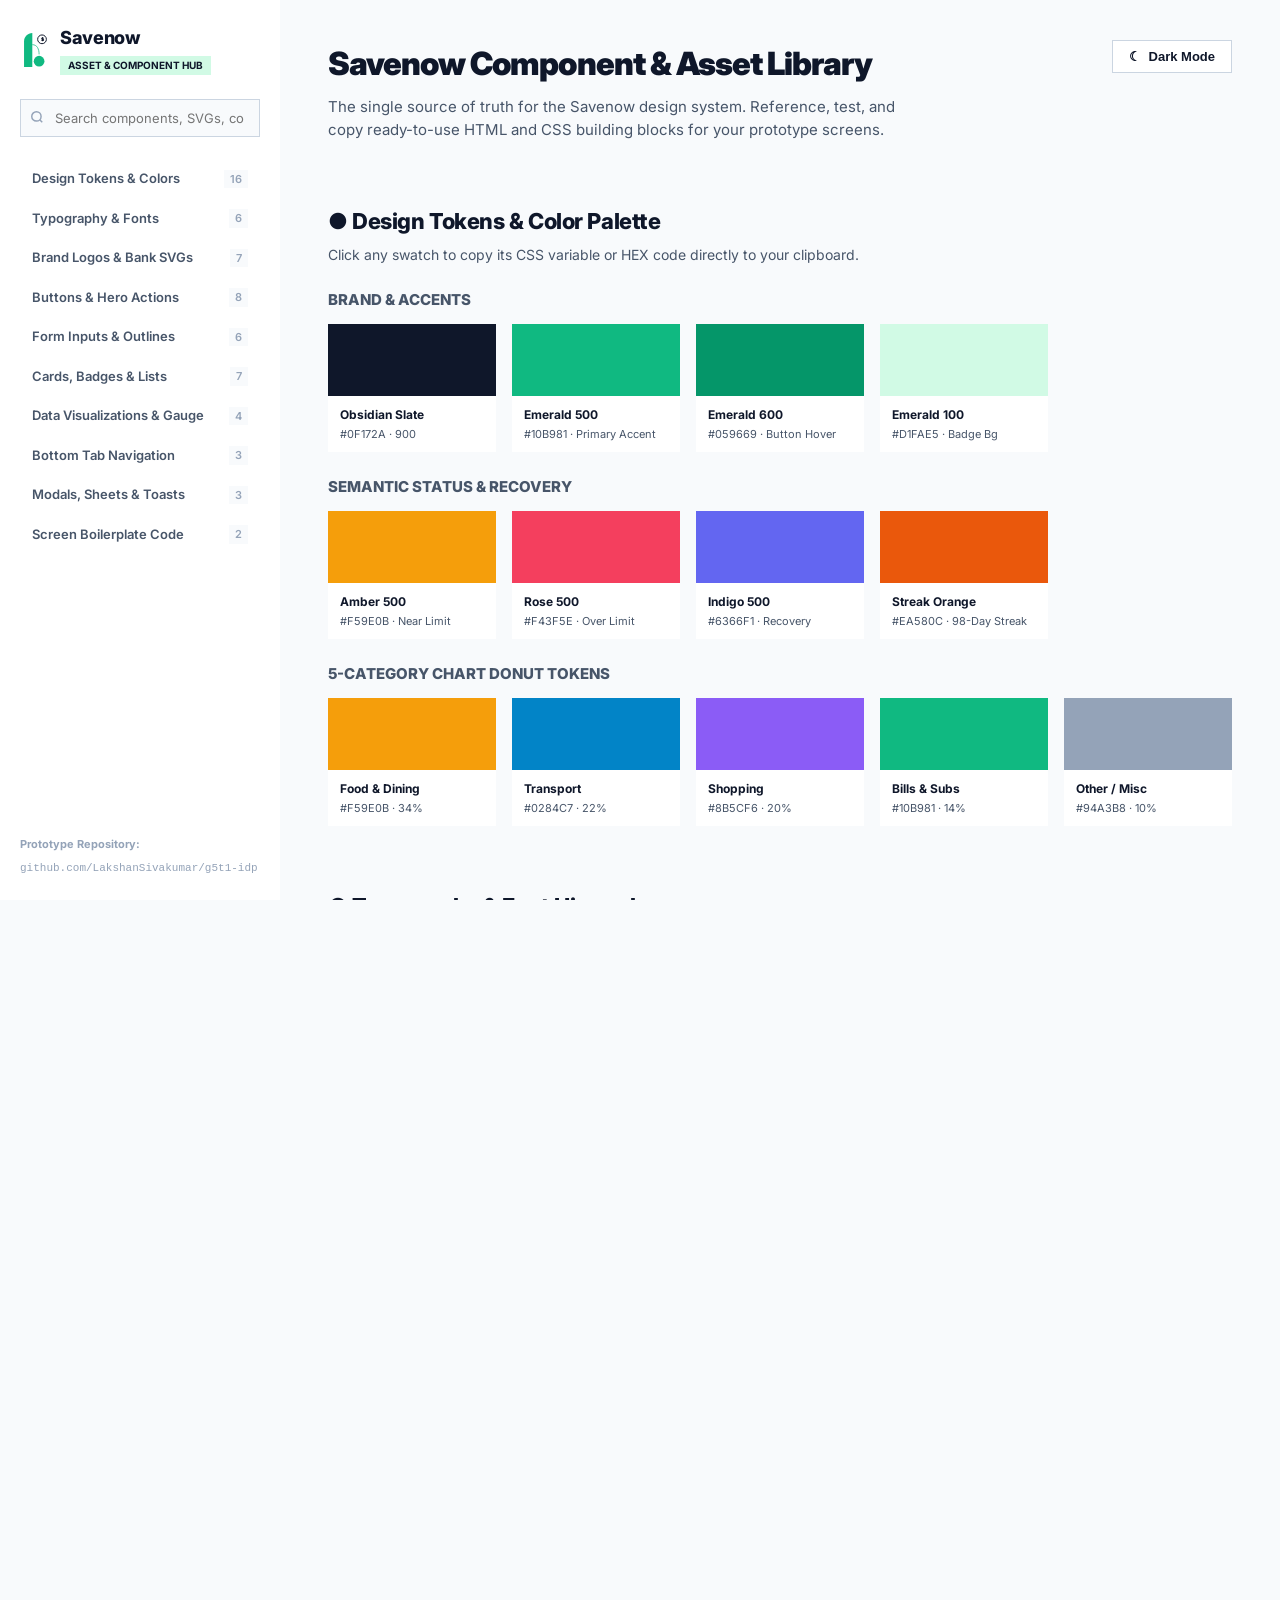
==== asset.html @ 31ef336c "base files, the screens are currenly half broken" ====
<!DOCTYPE html>
<html lang="en">
<head>
  <meta charset="UTF-8">
  <meta name="viewport" content="width=device-width, initial-scale=1.0">
  <title>Savenow — Asset & Component Library</title>
  
  <!-- Typography from Design System -->
  <link rel="preconnect" href="https://fonts.googleapis.com">
  <link rel="preconnect" href="https://fonts.gstatic.com" crossorigin>
  <link href="https://fonts.googleapis.com/css2?family=Inter:wght@400;500;600;700;800;900&family=JetBrains+Mono:wght@400;500;700&display=swap" rel="stylesheet">
  
  <!-- Core Design Tokens & Component Styles -->
  <link rel="stylesheet" href="css/variables.css">
  <link rel="stylesheet" href="css/base.css">
  <link rel="stylesheet" href="css/components.css">

  <!-- Modular Screen Styles -->
  <link rel="stylesheet" href="src/screens/onboarding/onboarding.css">
  <link rel="stylesheet" href="src/screens/setup-banks/setup-banks.css">
  <link rel="stylesheet" href="src/screens/setup-goal/setup-goal.css">
  <link rel="stylesheet" href="src/screens/setup-recurring/setup-recurring.css">
  <link rel="stylesheet" href="src/screens/setup-socials/setup-socials.css">
  <link rel="stylesheet" href="src/screens/home/home.css">
  <link rel="stylesheet" href="src/screens/insights/insights.css">
  <link rel="stylesheet" href="src/screens/social/social.css">
  <link rel="stylesheet" href="src/screens/settings/settings.css">

  <style>
    /* Dedicated Showcase Styles for asset.html */
    body {
      background: var(--sn-bg-canvas);
      color: var(--sn-text-primary);
      font-family: var(--sn-font-sans);
      margin: 0;
      padding: 0;
      line-height: 1.5;
    }

    .doc-layout {
      display: flex;
      min-height: 100vh;
    }

    /* Sidebar Navigation */
    .doc-sidebar {
      width: 280px;
      background: var(--sn-bg-card);
      border-right: 1px solid var(--sn-border-light);
      position: sticky;
      top: 0;
      height: 100vh;
      overflow-y: auto;
      padding: 24px 20px;
      flex-shrink: 0;
      display: flex;
      flex-direction: column;
      gap: 24px;
    }

    .doc-brand {
      display: flex;
      align-items: center;
      gap: 12px;
    }

    .doc-brand-title {
      font-size: 18px;
      font-weight: 800;
      letter-spacing: -0.02em;
      color: var(--sn-obsidian-900);
      margin: 0;
    }

    .doc-brand-badge {
      display: inline-block;
      font-size: 10px;
      font-weight: 700;
      text-transform: uppercase;
      background: var(--sn-emerald-100);
      color: var(--sn-emerald-700);
      padding: 2px 8px;
      border-radius: var(--sn-radius-full);
      margin-top: 4px;
    }

    .doc-search-box {
      position: relative;
    }

    .doc-search-input {
      width: 100%;
      box-sizing: border-box;
      padding: 10px 14px 10px 34px;
      border: 1px solid var(--sn-border-strong);
      border-radius: var(--sn-radius-md);
      font-family: var(--sn-font-sans);
      font-size: 13px;
      background: var(--sn-bg-canvas);
      color: var(--sn-text-primary);
      outline: none;
      transition: border-color var(--sn-transition-fast);
    }

    .doc-search-input:focus {
      border-color: var(--sn-emerald-500);
    }

    .doc-search-icon {
      position: absolute;
      left: 10px;
      top: 11px;
      color: var(--sn-text-muted);
    }

    .doc-nav-list {
      list-style: none;
      padding: 0;
      margin: 0;
      display: flex;
      flex-direction: column;
      gap: 4px;
    }

    .doc-nav-item a {
      display: flex;
      align-items: center;
      justify-content: space-between;
      padding: 8px 12px;
      font-size: 13px;
      font-weight: 600;
      color: var(--sn-text-secondary);
      text-decoration: none;
      border-radius: var(--sn-radius-sm);
      transition: all var(--sn-transition-fast);
    }

    .doc-nav-item a:hover,
    .doc-nav-item a.active {
      color: var(--sn-obsidian-900);
      background: var(--sn-border-light);
    }

    .doc-nav-counter {
      font-size: 11px;
      color: var(--sn-text-muted);
      background: var(--sn-bg-canvas);
      padding: 1px 6px;
      border-radius: var(--sn-radius-full);
    }

    /* Main Content Area */
    .doc-main {
      flex: 1;
      padding: 40px 48px 100px;
      max-width: 1100px;
      box-sizing: border-box;
    }

    .doc-header-row {
      display: flex;
      justify-content: space-between;
      align-items: flex-start;
      border-bottom: 1px solid var(--sn-border-light);
      padding-bottom: 24px;
      margin-bottom: 40px;
    }

    .doc-page-title {
      font-size: 32px;
      font-weight: 900;
      letter-spacing: -0.03em;
      margin: 0 0 8px;
    }

    .doc-page-desc {
      font-size: 15px;
      color: var(--sn-text-secondary);
      margin: 0;
      max-width: 600px;
    }

    .doc-theme-btn {
      padding: 8px 16px;
      background: var(--sn-bg-card);
      border: 1px solid var(--sn-border-strong);
      border-radius: var(--sn-radius-full);
      font-size: 13px;
      font-weight: 700;
      cursor: pointer;
      color: var(--sn-text-primary);
      display: flex;
      align-items: center;
      gap: 8px;
      box-shadow: var(--sn-shadow-sm);
    }

    /* Section & Component Blocks */
    .doc-section {
      margin-bottom: 64px;
      scroll-margin-top: 32px;
    }

    .doc-section-header {
      margin-bottom: 24px;
    }

    .doc-section-title {
      font-size: 22px;
      font-weight: 800;
      letter-spacing: -0.02em;
      margin: 0 0 6px;
      display: flex;
      align-items: center;
      gap: 10px;
    }

    .doc-section-desc {
      font-size: 14px;
      color: var(--sn-text-secondary);
      margin: 0;
    }

    /* Component Card Grid */
    .doc-grid {
      display: grid;
      grid-template-columns: repeat(auto-fill, minmax(360px, 1fr));
      gap: 24px;
    }

    .doc-card {
      background: var(--sn-bg-card);
      border: 1px solid var(--sn-border-light);
      border-radius: var(--sn-radius-lg);
      overflow: hidden;
      box-shadow: var(--sn-shadow-sm);
      display: flex;
      flex-direction: column;
    }

    .doc-card-header {
      padding: 16px 20px;
      border-bottom: 1px solid var(--sn-border-light);
      display: flex;
      justify-content: space-between;
      align-items: center;
      background: var(--sn-bg-canvas);
    }

    .doc-card-title {
      font-size: 14px;
      font-weight: 700;
      margin: 0;
    }

    .doc-card-tag {
      font-size: 11px;
      font-family: var(--sn-font-mono);
      background: var(--sn-border-light);
      color: var(--sn-text-secondary);
      padding: 2px 8px;
      border-radius: var(--sn-radius-sm);
    }

    .doc-preview-area {
      padding: 28px 20px;
      display: flex;
      flex-direction: column;
      align-items: center;
      justify-content: center;
      background: var(--sn-bg-card);
      flex: 1;
      min-height: 120px;
      position: relative;
    }

    .doc-preview-area.phone-frame {
      max-width: 375px;
      margin: 0 auto;
      width: 100%;
      border-radius: 12px;
      border: 1px dashed var(--sn-border-strong);
      padding: 20px 16px;
    }

    .doc-code-footer {
      border-top: 1px solid var(--sn-border-light);
      padding: 10px 16px;
      background: var(--sn-bg-canvas);
      display: flex;
      justify-content: space-between;
      align-items: center;
    }

    .btn-copy-code {
      background: transparent;
      border: 1px solid var(--sn-border-strong);
      color: var(--sn-text-secondary);
      font-family: var(--sn-font-sans);
      font-size: 12px;
      font-weight: 600;
      padding: 4px 10px;
      border-radius: var(--sn-radius-sm);
      cursor: pointer;
      display: flex;
      align-items: center;
      gap: 6px;
      transition: all var(--sn-transition-fast);
    }

    .btn-copy-code:hover {
      background: var(--sn-obsidian-900);
      color: #FFFFFF;
      border-color: var(--sn-obsidian-900);
    }

    /* Color Swatch Display */
    .color-swatches-grid {
      display: grid;
      grid-template-columns: repeat(auto-fill, minmax(160px, 1fr));
      gap: 16px;
    }

    .color-swatch-card {
      background: var(--sn-bg-card);
      border: 1px solid var(--sn-border-light);
      border-radius: var(--sn-radius-md);
      overflow: hidden;
      cursor: pointer;
      transition: transform var(--sn-transition-fast);
    }

    .color-swatch-card:hover {
      transform: translateY(-2px);
      box-shadow: var(--sn-shadow-md);
    }

    .color-swatch-preview {
      height: 72px;
      width: 100%;
    }

    .color-swatch-meta {
      padding: 10px 12px;
    }

    .color-swatch-name {
      font-size: 12px;
      font-weight: 700;
      margin-bottom: 2px;
    }

    .color-swatch-hex {
      font-size: 11px;
      font-family: var(--sn-font-mono);
      color: var(--sn-text-secondary);
    }

    /* Code Snippet Box */
    .code-snippet-box {
      background: var(--sn-obsidian-900);
      color: #F8FAFC;
      font-family: var(--sn-font-mono);
      font-size: 12px;
      padding: 16px;
      border-radius: var(--sn-radius-md);
      overflow-x: auto;
      white-space: pre-wrap;
      margin: 12px 0 0;
      border: 1px solid var(--sn-border-strong);
    }

    /* Toast Notification for asset.html */
    .doc-toast {
      position: fixed;
      bottom: 24px;
      right: 24px;
      background: var(--sn-obsidian-900);
      color: #FFFFFF;
      padding: 12px 20px;
      border-radius: var(--sn-radius-full);
      font-size: 13px;
      font-weight: 700;
      box-shadow: var(--sn-shadow-lg);
      transform: translateY(100px);
      opacity: 0;
      transition: all 0.3s cubic-bezier(0.16, 1, 0.3, 1);
      z-index: 9999;
      display: flex;
      align-items: center;
      gap: 8px;
    }

    .doc-toast.show {
      transform: translateY(0);
      opacity: 1;
    }

    /* Interactive Gauge Slider Control */
    .gauge-slider-wrap {
      width: 100%;
      margin-top: 16px;
      display: flex;
      flex-direction: column;
      gap: 8px;
    }
  </style>
</head>
<body data-theme="light">

  <div class="doc-layout">
    
    <!-- Sidebar Navigation -->
    <aside class="doc-sidebar">
      <div>
        <div class="doc-brand">
          <svg width="28" height="34" viewBox="0 0 110 140" fill="none">
            <path d="M14 140V34C14 15.2 29.2 0 48 0H48V140H14Z" fill="var(--sn-emerald-500)"/>
            <path d="M48 48C68 48 76 66 76 88" stroke="var(--sn-emerald-500)" stroke-width="3" fill="none"/>
            <circle cx="76" cy="116" r="22" fill="var(--sn-emerald-500)"/>
            <circle cx="88" cy="26" r="18" stroke="var(--sn-obsidian-900)" stroke-width="4" fill="var(--sn-bg-card)"/>
            <text x="88" y="33" font-family="'Inter', sans-serif" font-size="20" font-weight="900" text-anchor="middle" fill="var(--sn-obsidian-900)">$</text>
          </svg>
          <div>
            <h1 class="doc-brand-title">Savenow</h1>
            <span class="doc-brand-badge">Asset &amp; Component Hub</span>
          </div>
        </div>
      </div>

      <!-- Quick Search Bar -->
      <div class="doc-search-box">
        <svg class="doc-search-icon" width="14" height="14" viewBox="0 0 24 24" fill="none" stroke="currentColor" stroke-width="2.5">
          <circle cx="11" cy="11" r="8"></circle>
          <line x1="21" y1="21" x2="16.65" y2="16.65"></line>
        </svg>
        <input type="text" class="doc-search-input" id="doc-search-input" placeholder="Search components, SVGs, colors...">
      </div>

      <!-- Nav Links -->
      <nav>
        <ul class="doc-nav-list">
          <li class="doc-nav-item"><a href="#tokens"><span>Design Tokens &amp; Colors</span><span class="doc-nav-counter">16</span></a></li>
          <li class="doc-nav-item"><a href="#typography"><span>Typography &amp; Fonts</span><span class="doc-nav-counter">6</span></a></li>
          <li class="doc-nav-item"><a href="#brand-assets"><span>Brand Logos &amp; Bank SVGs</span><span class="doc-nav-counter">7</span></a></li>
          <li class="doc-nav-item"><a href="#buttons"><span>Buttons &amp; Hero Actions</span><span class="doc-nav-counter">8</span></a></li>
          <li class="doc-nav-item"><a href="#inputs"><span>Form Inputs &amp; Outlines</span><span class="doc-nav-counter">6</span></a></li>
          <li class="doc-nav-item"><a href="#cards"><span>Cards, Badges &amp; Lists</span><span class="doc-nav-counter">7</span></a></li>
          <li class="doc-nav-item"><a href="#dataviz"><span>Data Visualizations &amp; Gauge</span><span class="doc-nav-counter">4</span></a></li>
          <li class="doc-nav-item"><a href="#navigation"><span>Bottom Tab Navigation</span><span class="doc-nav-counter">3</span></a></li>
          <li class="doc-nav-item"><a href="#modals"><span>Modals, Sheets &amp; Toasts</span><span class="doc-nav-counter">3</span></a></li>
          <li class="doc-nav-item"><a href="#boilerplates"><span>Screen Boilerplate Code</span><span class="doc-nav-counter">2</span></a></li>
        </ul>
      </nav>

      <div style="margin-top: auto; padding-top: 16px; border-top: 1px solid var(--sn-border-light); font-size: 11px; color: var(--sn-text-muted);">
        <p style="margin: 0 0 6px;"><strong>Prototype Repository:</strong></p>
        <code style="word-break: break-all;">github.com/LakshanSivakumar/g5t1-idp</code>
      </div>
    </aside>

    <!-- Main Content -->
    <main class="doc-main">

      <header class="doc-header-row">
        <div>
          <h1 class="doc-page-title">Savenow Component &amp; Asset Library</h1>
          <p class="doc-page-desc">
            The single source of truth for the Savenow design system. Reference, test, and copy ready-to-use HTML and CSS building blocks for your prototype screens.
          </p>
        </div>
        <button class="doc-theme-btn" id="doc-theme-toggle">
          <span id="theme-btn-icon">&#9790;</span>
          <span id="theme-btn-label">Dark Mode</span>
        </button>
      </header>


      <!-- ==============================================================
           1. DESIGN TOKENS & COLOR PALETTE
           ============================================================== -->
      <section class="doc-section" id="tokens">
        <div class="doc-section-header">
          <h2 class="doc-section-title">&#9679; Design Tokens &amp; Color Palette</h2>
          <p class="doc-section-desc">Click any swatch to copy its CSS variable or HEX code directly to your clipboard.</p>
        </div>

        <h3 style="font-size: 15px; margin: 20px 0 12px; font-weight: 800; color: var(--sn-text-secondary);">BRAND &amp; ACCENTS</h3>
        <div class="color-swatches-grid">
          <div class="color-swatch-card" onclick="copySnippet('var(--sn-obsidian-900)', 'Obsidian Slate')">
            <div class="color-swatch-preview" style="background: #0F172A;"></div>
            <div class="color-swatch-meta">
              <div class="color-swatch-name">Obsidian Slate</div>
              <div class="color-swatch-hex">#0F172A · 900</div>
            </div>
          </div>
          <div class="color-swatch-card" onclick="copySnippet('var(--sn-emerald-500)', 'Emerald Accent')">
            <div class="color-swatch-preview" style="background: #10B981;"></div>
            <div class="color-swatch-meta">
              <div class="color-swatch-name">Emerald 500</div>
              <div class="color-swatch-hex">#10B981 · Primary Accent</div>
            </div>
          </div>
          <div class="color-swatch-card" onclick="copySnippet('var(--sn-emerald-600)', 'Emerald Deep')">
            <div class="color-swatch-preview" style="background: #059669;"></div>
            <div class="color-swatch-meta">
              <div class="color-swatch-name">Emerald 600</div>
              <div class="color-swatch-hex">#059669 · Button Hover</div>
            </div>
          </div>
          <div class="color-swatch-card" onclick="copySnippet('var(--sn-emerald-100)', 'Emerald Tint')">
            <div class="color-swatch-preview" style="background: #D1FAE5;"></div>
            <div class="color-swatch-meta">
              <div class="color-swatch-name">Emerald 100</div>
              <div class="color-swatch-hex">#D1FAE5 · Badge Bg</div>
            </div>
          </div>
        </div>

        <h3 style="font-size: 15px; margin: 24px 0 12px; font-weight: 800; color: var(--sn-text-secondary);">SEMANTIC STATUS &amp; RECOVERY</h3>
        <div class="color-swatches-grid">
          <div class="color-swatch-card" onclick="copySnippet('var(--sn-amber-500)', 'Amber Warning')">
            <div class="color-swatch-preview" style="background: #F59E0B;"></div>
            <div class="color-swatch-meta">
              <div class="color-swatch-name">Amber 500</div>
              <div class="color-swatch-hex">#F59E0B · Near Limit</div>
            </div>
          </div>
          <div class="color-swatch-card" onclick="copySnippet('var(--sn-rose-500)', 'Rose Danger')">
            <div class="color-swatch-preview" style="background: #F43F5E;"></div>
            <div class="color-swatch-meta">
              <div class="color-swatch-name">Rose 500</div>
              <div class="color-swatch-hex">#F43F5E · Over Limit</div>
            </div>
          </div>
          <div class="color-swatch-card" onclick="copySnippet('var(--sn-indigo-500)', 'Indigo Catch-up')">
            <div class="color-swatch-preview" style="background: #6366F1;"></div>
            <div class="color-swatch-meta">
              <div class="color-swatch-name">Indigo 500</div>
              <div class="color-swatch-hex">#6366F1 · Recovery</div>
            </div>
          </div>
          <div class="color-swatch-card" onclick="copySnippet('var(--sn-streak-orange)', 'Streak Orange')">
            <div class="color-swatch-preview" style="background: #EA580C;"></div>
            <div class="color-swatch-meta">
              <div class="color-swatch-name">Streak Orange</div>
              <div class="color-swatch-hex">#EA580C · 98-Day Streak</div>
            </div>
          </div>
        </div>

        <h3 style="font-size: 15px; margin: 24px 0 12px; font-weight: 800; color: var(--sn-text-secondary);">5-CATEGORY CHART DONUT TOKENS</h3>
        <div class="color-swatches-grid">
          <div class="color-swatch-card" onclick="copySnippet('var(--sn-cat-food)', 'Food Cat')">
            <div class="color-swatch-preview" style="background: #F59E0B;"></div>
            <div class="color-swatch-meta">
              <div class="color-swatch-name">Food &amp; Dining</div>
              <div class="color-swatch-hex">#F59E0B · 34%</div>
            </div>
          </div>
          <div class="color-swatch-card" onclick="copySnippet('var(--sn-cat-transport)', 'Transport Cat')">
            <div class="color-swatch-preview" style="background: #0284C7;"></div>
            <div class="color-swatch-meta">
              <div class="color-swatch-name">Transport</div>
              <div class="color-swatch-hex">#0284C7 · 22%</div>
            </div>
          </div>
          <div class="color-swatch-card" onclick="copySnippet('var(--sn-cat-shopping)', 'Shopping Cat')">
            <div class="color-swatch-preview" style="background: #8B5CF6;"></div>
            <div class="color-swatch-meta">
              <div class="color-swatch-name">Shopping</div>
              <div class="color-swatch-hex">#8B5CF6 · 20%</div>
            </div>
          </div>
          <div class="color-swatch-card" onclick="copySnippet('var(--sn-cat-bills)', 'Bills Cat')">
            <div class="color-swatch-preview" style="background: #10B981;"></div>
            <div class="color-swatch-meta">
              <div class="color-swatch-name">Bills &amp; Subs</div>
              <div class="color-swatch-hex">#10B981 · 14%</div>
            </div>
          </div>
          <div class="color-swatch-card" onclick="copySnippet('var(--sn-cat-other)', 'Other Cat')">
            <div class="color-swatch-preview" style="background: #94A3B8;"></div>
            <div class="color-swatch-meta">
              <div class="color-swatch-name">Other / Misc</div>
              <div class="color-swatch-hex">#94A3B8 · 10%</div>
            </div>
          </div>
        </div>
      </section>


      <!-- ==============================================================
           2. TYPOGRAPHY
           ============================================================== -->
      <section class="doc-section" id="typography">
        <div class="doc-section-header">
          <h2 class="doc-section-title">&#9679; Typography &amp; Font Hierarchy</h2>
          <p class="doc-section-desc">Inter for headings, captions and body; JetBrains Mono for financial quantities and timestamps.</p>
        </div>

        <div class="doc-grid">
          <div class="doc-card">
            <div class="doc-card-header">
              <span class="doc-card-title">Setup Eyebrow</span>
              <span class="doc-card-tag">.setup-eyebrow</span>
            </div>
            <div class="doc-preview-area">
              <div class="setup-eyebrow">SETUP · STEP 1 OF 4</div>
            </div>
            <div class="doc-code-footer">
              <button class="btn-copy-code" onclick="copyComponentCode(this)"><span>&#128203;</span> Copy HTML</button>
            </div>
          </div>

          <div class="doc-card">
            <div class="doc-card-header">
              <span class="doc-card-title">Setup Title &amp; Subtitle</span>
              <span class="doc-card-tag">.setup-title</span>
            </div>
            <div class="doc-preview-area">
              <div style="text-align: center;">
                <h2 class="setup-title" style="margin: 0 0 4px;">Connect your bank account</h2>
                <p class="setup-subtitle" style="margin: 0;">Link your accounts to auto-categorize daily spending.</p>
              </div>
            </div>
            <div class="doc-code-footer">
              <button class="btn-copy-code" onclick="copyComponentCode(this)"><span>&#128203;</span> Copy HTML</button>
            </div>
          </div>

          <div class="doc-card">
            <div class="doc-card-header">
              <span class="doc-card-title">Monospace Currency Figure</span>
              <span class="doc-card-tag">JetBrains Mono</span>
            </div>
            <div class="doc-preview-area">
              <div style="font-family: var(--sn-font-mono); font-size: 38px; font-weight: 700; color: var(--sn-obsidian-900);">$17.40</div>
              <div style="font-size: 13px; color: var(--sn-text-secondary); margin-top: 4px;">$2.60 under your $20 limit</div>
            </div>
            <div class="doc-code-footer">
              <button class="btn-copy-code" onclick="copyComponentCode(this)"><span>&#128203;</span> Copy HTML</button>
            </div>
          </div>
        </div>
      </section>


      <!-- ==============================================================
           3. BRAND LOGOS & BANK SVGS
           ============================================================== -->
      <section class="doc-section" id="brand-assets">
        <div class="doc-section-header">
          <h2 class="doc-section-title">&#9679; Brand Logos &amp; Bank SVGs</h2>
          <p class="doc-section-desc">Vector assets for Savenow brand monogram and Singapore bank integrations.</p>
        </div>

        <div class="doc-grid">
          <!-- Monogram -->
          <div class="doc-card">
            <div class="doc-card-header">
              <span class="doc-card-title">Save Now Geometric Monogram</span>
              <span class="doc-card-tag">SVG 110x140</span>
            </div>
            <div class="doc-preview-area">
              <svg width="70" height="90" viewBox="0 0 110 140" fill="none">
                <path d="M14 140V34C14 15.2 29.2 0 48 0H48V140H14Z" fill="currentColor"/>
                <path d="M48 48C68 48 76 66 76 88" stroke="currentColor" stroke-width="2.5" fill="none"/>
                <circle cx="76" cy="116" r="22" fill="currentColor"/>
                <g transform="translate(68, 6)">
                  <circle cx="20" cy="20" r="18" stroke="currentColor" stroke-width="3.5" fill="var(--sn-bg-card)"/>
                  <text x="20" y="26" font-family="'Inter', sans-serif" font-size="20" font-weight="900" text-anchor="middle" fill="currentColor">$</text>
                </g>
              </svg>
            </div>
            <div class="doc-code-footer">
              <button class="btn-copy-code" onclick="copyComponentCode(this)"><span>&#128203;</span> Copy SVG</button>
            </div>
          </div>

          <!-- DBS Bank -->
          <div class="doc-card">
            <div class="doc-card-header">
              <span class="doc-card-title">DBS Bank Logo</span>
              <span class="doc-card-tag">SVG Vector</span>
            </div>
            <div class="doc-preview-area">
              <svg viewBox="0 0 110 32" width="110" height="32" fill="currentColor">
                <path d="M6 16L15 7L24 16L15 25L6 16Z" fill="#E11D48"/>
                <path d="M15 16L24 7L33 16L24 25L15 16Z" fill="#0F172A"/>
                <text x="42" y="23" font-family="'Inter', sans-serif" font-weight="900" font-size="20" letter-spacing="-0.03em" fill="currentColor">DBS</text>
              </svg>
            </div>
            <div class="doc-code-footer">
              <button class="btn-copy-code" onclick="copyComponentCode(this)"><span>&#128203;</span> Copy SVG</button>
            </div>
          </div>

          <!-- OCBC Bank -->
          <div class="doc-card">
            <div class="doc-card-header">
              <span class="doc-card-title">OCBC Bank Logo</span>
              <span class="doc-card-tag">SVG Vector</span>
            </div>
            <div class="doc-preview-area">
              <svg viewBox="0 0 110 32" width="110" height="32" fill="currentColor">
                <circle cx="16" cy="16" r="12" fill="#E11D48"/>
                <path d="M12 11H20M10 16H22M13 21H19" stroke="#FFFFFF" stroke-width="2" stroke-linecap="round"/>
                <text x="36" y="23" font-family="'Inter', sans-serif" font-weight="900" font-size="19" letter-spacing="-0.03em" fill="currentColor">OCBC</text>
              </svg>
            </div>
            <div class="doc-code-footer">
              <button class="btn-copy-code" onclick="copyComponentCode(this)"><span>&#128203;</span> Copy SVG</button>
            </div>
          </div>

          <!-- UOB Bank -->
          <div class="doc-card">
            <div class="doc-card-header">
              <span class="doc-card-title">UOB Bank Logo</span>
              <span class="doc-card-tag">SVG Vector</span>
            </div>
            <div class="doc-preview-area">
              <svg viewBox="0 0 110 32" width="110" height="32" fill="currentColor">
                <rect x="8" y="8" width="3" height="16" fill="#0284C7"/>
                <rect x="13" y="8" width="3" height="16" fill="#0284C7"/>
                <rect x="18" y="8" width="3" height="16" fill="#E11D48"/>
                <rect x="23" y="8" width="3" height="16" fill="#0284C7"/>
                <text x="36" y="23" font-family="'Inter', sans-serif" font-weight="900" font-size="19" letter-spacing="-0.03em" fill="currentColor">UOB</text>
              </svg>
            </div>
            <div class="doc-code-footer">
              <button class="btn-copy-code" onclick="copyComponentCode(this)"><span>&#128203;</span> Copy SVG</button>
            </div>
          </div>

          <!-- Trust Bank -->
          <div class="doc-card">
            <div class="doc-card-header">
              <span class="doc-card-title">Trust Bank Logo</span>
              <span class="doc-card-tag">SVG Vector</span>
            </div>
            <div class="doc-preview-area">
              <svg viewBox="0 0 110 32" width="110" height="32" fill="currentColor">
                <rect x="8" y="9" width="14" height="14" rx="3" fill="#0284C7"/>
                <text x="32" y="23" font-family="'Inter', sans-serif" font-weight="800" font-size="19" fill="currentColor">trust</text>
              </svg>
            </div>
            <div class="doc-code-footer">
              <button class="btn-copy-code" onclick="copyComponentCode(this)"><span>&#128203;</span> Copy SVG</button>
            </div>
          </div>

          <!-- Standard Chartered -->
          <div class="doc-card">
            <div class="doc-card-header">
              <span class="doc-card-title">Standard Chartered Logo</span>
              <span class="doc-card-tag">SVG Vector</span>
            </div>
            <div class="doc-preview-area">
              <svg viewBox="0 0 130 32" width="130" height="32" fill="currentColor">
                <path d="M12 9C15 9 17 11 17 14C17 18 10 18 10 22C10 24 12 25 15 25" stroke="#10B981" stroke-width="3" stroke-linecap="round" fill="none"/>
                <path d="M18 9C21 9 23 11 23 14C23 18 16 18 16 22C16 24 18 25 21 25" stroke="#0284C7" stroke-width="3" stroke-linecap="round" fill="none"/>
                <text x="32" y="16" font-family="'Inter', sans-serif" font-weight="700" font-size="10" fill="currentColor">standard</text>
                <text x="32" y="26" font-family="'Inter', sans-serif" font-weight="700" font-size="10" fill="currentColor">chartered</text>
              </svg>
            </div>
            <div class="doc-code-footer">
              <button class="btn-copy-code" onclick="copyComponentCode(this)"><span>&#128203;</span> Copy SVG</button>
            </div>
          </div>
        </div>
      </section>


      <!-- ==============================================================
           4. BUTTONS & HERO ACTIONS
           ============================================================== -->
      <section class="doc-section" id="buttons">
        <div class="doc-section-header">
          <h2 class="doc-section-title">&#9679; Buttons &amp; Touch Targets</h2>
          <p class="doc-section-desc">Prominent 68px hero buttons, standard action buttons, bank toggles, and social actions.</p>
        </div>

        <div class="doc-grid">
          <!-- Hero Primary -->
          <div class="doc-card">
            <div class="doc-card-header">
              <span class="doc-card-title">Hero Button — Get Started</span>
              <span class="doc-card-tag">68px · max 295px</span>
            </div>
            <div class="doc-preview-area">
              <button class="btn btn-hero btn-hero-primary" style="width: 280px;">Get Started</button>
            </div>
            <div class="doc-code-footer">
              <button class="btn-copy-code" onclick="copyComponentCode(this)"><span>&#128203;</span> Copy HTML</button>
            </div>
          </div>

          <!-- Hero Outline -->
          <div class="doc-card">
            <div class="doc-card-header">
              <span class="doc-card-title">Hero Button — Login</span>
              <span class="doc-card-tag">68px · max 295px</span>
            </div>
            <div class="doc-preview-area">
              <button class="btn btn-hero btn-hero-outline" style="width: 280px;">Login</button>
            </div>
            <div class="doc-code-footer">
              <button class="btn-copy-code" onclick="copyComponentCode(this)"><span>&#128203;</span> Copy HTML</button>
            </div>
          </div>

          <!-- Standard Primary & Emerald -->
          <div class="doc-card">
            <div class="doc-card-header">
              <span class="doc-card-title">Primary &amp; Emerald Action Buttons</span>
              <span class="doc-card-tag">50px height</span>
            </div>
            <div class="doc-preview-area" style="gap: 12px; width: 100%;">
              <button class="btn btn-primary" style="width: 240px;">Continue &rarr;</button>
              <button class="btn btn-emerald" style="width: 240px;">Finish Setup &rarr;</button>
              <button class="btn btn-outline" style="width: 240px;">Back</button>
            </div>
            <div class="doc-code-footer">
              <button class="btn-copy-code" onclick="copyComponentCode(this)"><span>&#128203;</span> Copy HTML</button>
            </div>
          </div>

          <!-- Bank Connect Buttons -->
          <div class="doc-card">
            <div class="doc-card-header">
              <span class="doc-card-title">Bank Connect Action</span>
              <span class="doc-card-tag">.btn-bank-connect</span>
            </div>
            <div class="doc-preview-area" style="gap: 12px;">
              <button class="btn-bank-connect">CONNECT</button>
              <button class="btn-bank-connect connected">&#10003; CONNECTED</button>
            </div>
            <div class="doc-code-footer">
              <button class="btn-copy-code" onclick="copyComponentCode(this)"><span>&#128203;</span> Copy HTML</button>
            </div>
          </div>

          <!-- Social Buttons -->
          <div class="doc-card">
            <div class="doc-card-header">
              <span class="doc-card-title">Social Action Buttons</span>
              <span class="doc-card-tag">.social-action-btn</span>
            </div>
            <div class="doc-preview-area" style="gap: 8px; width: 100%;">
              <button class="social-action-btn" style="width: 260px;">+ JOIN GROUP</button>
              <div style="display: flex; gap: 8px; width: 260px;">
                <button class="social-action-btn" style="flex: 1;">+ CONTACTS</button>
                <button class="social-action-btn" style="flex: 1;">+ USERNAME</button>
              </div>
            </div>
            <div class="doc-code-footer">
              <button class="btn-copy-code" onclick="copyComponentCode(this)"><span>&#128203;</span> Copy HTML</button>
            </div>
          </div>

          <!-- Streak Pill & Cheer -->
          <div class="doc-card">
            <div class="doc-card-header">
              <span class="doc-card-title">Streak &amp; Cheer Action Pills</span>
              <span class="doc-card-tag">Badges &amp; Buttons</span>
            </div>
            <div class="doc-preview-area" style="gap: 12px;">
              <div class="home-streak-pill">
                <svg width="15" height="15" viewBox="0 0 24 24" fill="none" stroke="currentColor" stroke-width="2.5">
                  <path d="M8.5 14.5A2.5 2.5 0 0 0 11 12c0-1.38-.5-2-1-3-1.072-2.143-.224-4.054 2-6 .5 2.5 2 4.9 4 6.5 2 1.6 3 3.5 3 5.5a7 7 0 1 1-14 0c0-1.153.433-2.294 1-3a2.5 2.5 0 0 0 2.5 2.5z"/>
                </svg>
                98-DAY STREAK
              </div>
              <button class="btn-cheer">Cheer &#128079;</button>
            </div>
            <div class="doc-code-footer">
              <button class="btn-copy-code" onclick="copyComponentCode(this)"><span>&#128203;</span> Copy HTML</button>
            </div>
          </div>
        </div>
      </section>


      <!-- ==============================================================
           5. FORM INPUTS & FLOATING OUTLINES
           ============================================================== -->
      <section class="doc-section" id="inputs">
        <div class="doc-section-header">
          <h2 class="doc-section-title">&#9679; Form Inputs &amp; Floating Outlines</h2>
          <p class="doc-section-desc">Uppercase floating labels with high-contrast hairline borders for mobile inputs.</p>
        </div>

        <div class="doc-grid">
          <!-- Text Field -->
          <div class="doc-card">
            <div class="doc-card-header">
              <span class="doc-card-title">Input Outline Box</span>
              <span class="doc-card-tag">.input-outline-box</span>
            </div>
            <div class="doc-preview-area" style="width: 100%;">
              <div class="input-outline-box" style="width: 280px;">
                <span class="input-outline-label">PURPOSE</span>
                <input type="text" class="input-outline-field" value="Buy a MacBook Pro">
              </div>
            </div>
            <div class="doc-code-footer">
              <button class="btn-copy-code" onclick="copyComponentCode(this)"><span>&#128203;</span> Copy HTML</button>
            </div>
          </div>

          <!-- 2-Column Grid -->
          <div class="doc-card">
            <div class="doc-card-header">
              <span class="doc-card-title">Two-Column Form Grid</span>
              <span class="doc-card-tag">.form-grid-2</span>
            </div>
            <div class="doc-preview-area" style="width: 100%;">
              <div class="form-grid-2" style="width: 280px;">
                <div class="input-outline-box">
                  <span class="input-outline-label">GOAL AMOUNT</span>
                  <input type="text" class="input-outline-field" value="$2,000">
                </div>
                <div class="input-outline-box">
                  <span class="input-outline-label">GOAL DATE</span>
                  <input type="text" class="input-outline-field" value="12/2026">
                </div>
              </div>
            </div>
            <div class="doc-code-footer">
              <button class="btn-copy-code" onclick="copyComponentCode(this)"><span>&#128203;</span> Copy HTML</button>
            </div>
          </div>

          <!-- Category Trigger Dropdown -->
          <div class="doc-card">
            <div class="doc-card-header">
              <span class="doc-card-title">Category Dropdown Trigger</span>
              <span class="doc-card-tag">.category-dropdown-trigger</span>
            </div>
            <div class="doc-preview-area" style="width: 100%;">
              <div class="input-outline-box" style="width: 280px;">
                <span class="input-outline-label">CATEGORY</span>
                <div class="category-dropdown-trigger">
                  <span class="category-dropdown-value">MUSIC</span>
                  <svg width="14" height="14" viewBox="0 0 24 24" fill="none" stroke="currentColor" stroke-width="2.5"><polyline points="6 9 12 15 18 9"></polyline></svg>
                </div>
              </div>
            </div>
            <div class="doc-code-footer">
              <button class="btn-copy-code" onclick="copyComponentCode(this)"><span>&#128203;</span> Copy HTML</button>
            </div>
          </div>

          <!-- Stepper Dots -->
          <div class="doc-card">
            <div class="doc-card-header">
              <span class="doc-card-title">Setup Stepper Indicator</span>
              <span class="doc-card-tag">.step-stepper</span>
            </div>
            <div class="doc-preview-area">
              <div class="step-stepper">
                <div class="step-dot done"></div>
                <div class="step-dot active"></div>
                <div class="step-dot"></div>
                <div class="step-dot"></div>
              </div>
            </div>
            <div class="doc-code-footer">
              <button class="btn-copy-code" onclick="copyComponentCode(this)"><span>&#128203;</span> Copy HTML</button>
            </div>
          </div>
        </div>
      </section>


      <!-- ==============================================================
           6. CARDS, BADGES & LISTS
           ============================================================== -->
      <section class="doc-section" id="cards">
        <div class="doc-section-header">
          <h2 class="doc-section-title">&#9679; Cards, Badges &amp; Feed Lists</h2>
          <p class="doc-section-desc">Reusable cards for metrics, feed items, recurring charges, and profile rows.</p>
        </div>

        <div class="doc-grid">
          <!-- Saved Month Card -->
          <div class="doc-card">
            <div class="doc-card-header">
              <span class="doc-card-title">Saved Month Metric Card</span>
              <span class="doc-card-tag">.saved-metric-card</span>
            </div>
            <div class="doc-preview-area" style="width: 100%;">
              <div class="saved-metric-card" style="width: 280px;">
                <div>
                  <div class="saved-label">SAVED · MONTH</div>
                  <div class="saved-value">$190</div>
                </div>
                <div class="ontrack-badge">
                  <span>&uarr;</span> on track
                </div>
              </div>
            </div>
            <div class="doc-code-footer">
              <button class="btn-copy-code" onclick="copyComponentCode(this)"><span>&#128203;</span> Copy HTML</button>
            </div>
          </div>

          <!-- Nudge Banner Pill -->
          <div class="doc-card">
            <div class="doc-card-header">
              <span class="doc-card-title">Nudge Banner Pill</span>
              <span class="doc-card-tag">.nudge-pill-banner</span>
            </div>
            <div class="doc-preview-area" style="width: 100%;">
              <div class="nudge-pill-banner" style="width: 280px;">
                <div class="nudge-left">
                  <span class="nudge-icon">!</span>
                  <span>$2.60 left today. Plan your dinner &rsaquo;</span>
                </div>
              </div>
            </div>
            <div class="doc-code-footer">
              <button class="btn-copy-code" onclick="copyComponentCode(this)"><span>&#128203;</span> Copy HTML</button>
            </div>
          </div>

          <!-- Latest Expense Item -->
          <div class="doc-card">
            <div class="doc-card-header">
              <span class="doc-card-title">Latest Expense Item Row</span>
              <span class="doc-card-tag">.latest-expense-item</span>
            </div>
            <div class="doc-preview-area" style="width: 100%;">
              <div class="latest-expense-item" style="width: 280px; box-sizing: border-box;">
                <div class="expense-left-meta">
                  <div class="expense-avatar-box">BT</div>
                  <div>
                    <div class="expense-title">Bubble tea</div>
                    <div class="expense-subtitle">Grab · 6:40pm</div>
                  </div>
                </div>
                <div class="expense-right-amount">$3.40</div>
              </div>
            </div>
            <div class="doc-code-footer">
              <button class="btn-copy-code" onclick="copyComponentCode(this)"><span>&#128203;</span> Copy HTML</button>
            </div>
          </div>

          <!-- Social Buddy Row -->
          <div class="doc-card">
            <div class="doc-card-header">
              <span class="doc-card-title">Social Friend Row with Cheer</span>
              <span class="doc-card-tag">.social-user-item</span>
            </div>
            <div class="doc-preview-area" style="width: 100%;">
              <div class="social-user-item" style="width: 280px; box-sizing: border-box;">
                <div class="social-left-info">
                  <div class="social-avatar">MT</div>
                  <div>
                    <div class="social-name">Marcus Tan</div>
                    <div class="social-sub">42-day streak &middot; on track</div>
                  </div>
                </div>
                <button class="btn-cheer">Cheer &#128079;</button>
              </div>
            </div>
            <div class="doc-code-footer">
              <button class="btn-copy-code" onclick="copyComponentCode(this)"><span>&#128203;</span> Copy HTML</button>
            </div>
          </div>
        </div>
      </section>


      <!-- ==============================================================
           7. DATA VISUALIZATIONS & CIRCULAR GAUGE
           ============================================================== -->
      <section class="doc-section" id="dataviz">
        <div class="doc-section-header">
          <h2 class="doc-section-title">&#9679; Data Visualizations &amp; SVG Gauges</h2>
          <p class="doc-section-desc">Interactive SVG circular gauge with dynamic stroke-dashoffset, conic donut chart, and weekly bar charts.</p>
        </div>

        <div class="doc-grid">
          <!-- Dynamic Circular Gauge -->
          <div class="doc-card">
            <div class="doc-card-header">
              <span class="doc-card-title">Dynamic Circular Budget Gauge</span>
              <span class="doc-card-tag">SVG 220x220</span>
            </div>
            <div class="doc-preview-area">
              <div class="hero-ring-wrapper" style="margin: 0; padding: 0;">
                <div class="ring-svg-container" style="width: 180px; height: 180px;">
                  <svg class="ring-svg" viewBox="0 0 220 220">
                    <circle class="ring-bg-track" cx="110" cy="110" r="100"/>
                    <circle class="ring-fill-bar" id="doc-ring-fill" cx="110" cy="110" r="100" stroke-dasharray="628.3" stroke-dashoffset="82" style="stroke: var(--sn-emerald-500);"/>
                  </svg>
                  <div class="ring-center-content">
                    <div class="ring-eyebrow">SPENT TODAY</div>
                    <div class="ring-big-num" id="doc-ring-num" style="font-size: 26px;">$17.40</div>
                    <div class="ring-diff-sub" id="doc-ring-diff" style="font-size: 10px;">$2.60 under $20 limit</div>
                  </div>
                </div>
              </div>

              <!-- Interactive Slider to test states -->
              <div class="gauge-slider-wrap">
                <div style="display: flex; justify-content: space-between; font-size: 11px; font-weight: 700;">
                  <span>Test Spent Amount:</span>
                  <span id="slider-val-label">$17.40 / $20.00</span>
                </div>
                <input type="range" id="doc-gauge-slider" min="0" max="30" step="0.5" value="17.4" style="width: 100%;">
              </div>
            </div>
            <div class="doc-code-footer">
              <button class="btn-copy-code" onclick="copyComponentCode(this)"><span>&#128203;</span> Copy SVG &amp; Math</button>
            </div>
          </div>

          <!-- Conic Donut Chart -->
          <div class="doc-card">
            <div class="doc-card-header">
              <span class="doc-card-title">5-Category Conic Donut Chart</span>
              <span class="doc-card-tag">CSS Conic-Gradient</span>
            </div>
            <div class="doc-preview-area">
              <div class="donut-chart-wrap">
                <div class="insights-donut">
                  <div class="insights-donut-hole">
                    <span>$584</span>
                  </div>
                </div>
              </div>
              <div class="insights-cat-tags" style="margin-top: 16px;">
                <span class="cat-tag-pill food">Food 34%</span>
                <span class="cat-tag-pill transport">Transport 22%</span>
                <span class="cat-tag-pill shopping">Shop 20%</span>
              </div>
            </div>
            <div class="doc-code-footer">
              <button class="btn-copy-code" onclick="copyComponentCode(this)"><span>&#128203;</span> Copy HTML</button>
            </div>
          </div>
        </div>
      </section>


      <!-- ==============================================================
           8. NAVIGATION & TAB BAR
           ============================================================== -->
      <section class="doc-section" id="navigation">
        <div class="doc-section-header">
          <h2 class="doc-section-title">&#9679; Bottom Navigation Bar</h2>
          <p class="doc-section-desc">Fixed iOS 5-tab bar with elevated center (+) Quick Add button.</p>
        </div>

        <div class="doc-card" style="max-width: 480px;">
          <div class="doc-card-header">
            <span class="doc-card-title">5-Tab Navigation Bar</span>
            <span class="doc-card-tag">.bottom-nav-bar</span>
          </div>
          <div class="doc-preview-area phone-frame" style="background: var(--sn-bg-canvas);">
            <nav class="bottom-nav-bar" style="position: relative; width: 100%; border-radius: 12px;">
              <button class="nav-tab-btn active">
                <svg class="nav-tab-icon" viewBox="0 0 24 24" fill="none" stroke="currentColor">
                  <path d="M3 9l9-7 9 7v11a2 2 0 0 1-2 2H5a2 2 0 0 1-2-2z"/>
                </svg>
                <span>Home</span>
              </button>
              <button class="nav-tab-btn">
                <svg class="nav-tab-icon" viewBox="0 0 24 24" fill="none" stroke="currentColor">
                  <line x1="18" y1="20" x2="18" y2="10"/>
                  <line x1="12" y1="20" x2="12" y2="4"/>
                  <line x1="6" y1="20" x2="6" y2="14"/>
                </svg>
                <span>Insights</span>
              </button>
              <button class="nav-tab-btn nav-center-add">
                <div class="nav-add-circle">
                  <svg width="22" height="22" viewBox="0 0 24 24" fill="none" stroke="currentColor" stroke-width="2.8">
                    <line x1="12" y1="5" x2="12" y2="19"/>
                    <line x1="5" y1="12" x2="19" y2="12"/>
                  </svg>
                </div>
                <span style="margin-top: 2px;">Add</span>
              </button>
              <button class="nav-tab-btn">
                <svg class="nav-tab-icon" viewBox="0 0 24 24" fill="none" stroke="currentColor">
                  <path d="M17 21v-2a4 4 0 0 0-4-4H5a4 4 0 0 0-4 4v2"/>
                  <circle cx="9" cy="7" r="4"/>
                </svg>
                <span>Social</span>
              </button>
              <button class="nav-tab-btn">
                <svg class="nav-tab-icon" viewBox="0 0 24 24" fill="none" stroke="currentColor">
                  <circle cx="12" cy="12" r="3"/>
                  <path d="M19.4 15a1.65 1.65 0 0 0 .33 1.82l.06.06a2 2 0 0 1 0 2.83 2 2 0 0 1-2.83 0l-.06-.06a1.65 1.65 0 0 0-1.82-.33 1.65 1.65 0 0 0-1 1.51V21a2 2 0 0 1-2 2 2 2 0 0 1-2-2v-.09A1.65 1.65 0 0 0 9 19.4a1.65 1.65 0 0 0-1.82.33l-.06.06a2 2 0 0 1-2.83 0 2 2 0 0 1 0-2.83l.06-.06a1.65 1.65 0 0 0 .33-1.82 1.65 1.65 0 0 0-1.51-1H3a2 2 0 0 1-2-2 2 2 0 0 1 2-2h.09A1.65 1.65 0 0 0 4.6 9a1.65 1.65 0 0 0-.33-1.82l-.06-.06a2 2 0 0 1 0-2.83 2 2 0 0 1 2.83 0l.06.06a1.65 1.65 0 0 0 1.82.33H9a1.65 1.65 0 0 0 1-1.51V3a2 2 0 0 1 2-2 2 2 0 0 1 2 2v.09a1.65 1.65 0 0 0 1 1.51 1.65 1.65 0 0 0 1.82-.33l.06-.06a2 2 0 0 1 2.83 0 2 2 0 0 1 0 2.83l-.06.06a1.65 1.65 0 0 0-.33 1.82V9a1.65 1.65 0 0 0 1.51 1H21a2 2 0 0 1 2 2 2 2 0 0 1-2 2h-.09a1.65 1.65 0 0 0-1.51 1z"/>
                </svg>
                <span>Settings</span>
              </button>
            </nav>
          </div>
          <div class="doc-code-footer">
            <button class="btn-copy-code" onclick="copyComponentCode(this)"><span>&#128203;</span> Copy HTML</button>
          </div>
        </div>
      </section>


      <!-- ==============================================================
           9. MODALS, SHEETS & TOASTS
           ============================================================== -->
      <section class="doc-section" id="modals">
        <div class="doc-section-header">
          <h2 class="doc-section-title">&#9679; Modals, Sheets &amp; Toasts</h2>
          <p class="doc-section-desc">Interactive bottom sheets, bank authorization splashes, and notification toasts.</p>
        </div>

        <div class="doc-grid">
          <!-- Bottom Sheet Preview -->
          <div class="doc-card">
            <div class="doc-card-header">
              <span class="doc-card-title">Bottom Sheet Container</span>
              <span class="doc-card-tag">.bottom-sheet</span>
            </div>
            <div class="doc-preview-area phone-frame">
              <div class="bottom-sheet" style="position: relative; transform: none; width: 100%; box-sizing: border-box; border: 1px solid var(--sn-border-light);">
                <div class="sheet-handle-bar"></div>
                <div class="sheet-title">Select Category</div>
                <div class="sheet-subtitle">Pick the category for this recurring charge</div>
                <div class="category-select-list" style="margin-top: 10px;">
                  <div class="category-option-item">
                    <span>MUSIC</span>
                    <span style="color: var(--sn-cat-shopping);">&#9835;</span>
                  </div>
                  <div class="category-option-item">
                    <span>RENT</span>
                    <span style="color: var(--sn-cat-bills);">&#8962;</span>
                  </div>
                </div>
              </div>
            </div>
            <div class="doc-code-footer">
              <button class="btn-copy-code" onclick="copyComponentCode(this)"><span>&#128203;</span> Copy HTML</button>
            </div>
          </div>

          <!-- Toast Notice -->
          <div class="doc-card">
            <div class="doc-card-header">
              <span class="doc-card-title">Toast Notification Banner</span>
              <span class="doc-card-tag">.toast-notice</span>
            </div>
            <div class="doc-preview-area">
              <div class="toast-notice show" style="position: relative; bottom: auto; left: auto; transform: none;">
                <span>&#9679;</span> Saved $4.20 for Iced Latte
              </div>
              <button class="btn btn-outline" style="margin-top: 16px; height: 38px; font-size: 13px;" onclick="window.App ? window.App.showToast('Test Toast Notification') : showDocToast('Test Toast Notification')">
                Trigger Live Toast
              </button>
            </div>
            <div class="doc-code-footer">
              <button class="btn-copy-code" onclick="copyComponentCode(this)"><span>&#128203;</span> Copy HTML</button>
            </div>
          </div>
        </div>
      </section>


      <!-- ==============================================================
           10. SCREEN BOILERPLATE GENERATOR
           ============================================================== -->
      <section class="doc-section" id="boilerplates">
        <div class="doc-section-header">
          <h2 class="doc-section-title">&#9679; Screen Boilerplate Generator</h2>
          <p class="doc-section-desc">Create a new screen in 2 files without any merge conflicts. Copy this starter code into your new folder.</p>
        </div>

        <div class="doc-card">
          <div class="doc-card-header">
            <span class="doc-card-title">JavaScript Screen Module (src/screens/my-screen/my-screen.js)</span>
            <button class="btn-copy-code" onclick="copySnippet(document.getElementById('screen-js-snippet').innerText, 'Screen JS Boilerplate')"><span>&#128203;</span> Copy JS</button>
          </div>
          <div style="padding: 16px;">
            <pre class="code-snippet-box" id="screen-js-snippet"><code>/**
 * Screen: My Feature Module
 */

window.App = window.App || {};

window.App.registerScreen('my-feature', {
  id: 'screen-my-feature',
  title: 'My Feature Screen',

  render() {
    return `
      &lt;section class="screen" id="screen-my-feature"&gt;
        &lt;div class="screen-scrollable-body"&gt;
          &lt;header class="home-topbar"&gt;
            &lt;div class="home-brand-title"&gt;My Feature&lt;/div&gt;
          &lt;/header&gt;

          &lt;h2 class="tab-page-title"&gt;Feature Title&lt;/h2&gt;
          &lt;p class="tab-page-subtitle"&gt;Feature description here&lt;/p&gt;

          &lt;!-- Your custom components go here --&gt;
        &lt;/div&gt;

        &lt;footer class="screen-footer-actions"&gt;
          &lt;button class="btn btn-outline" data-goto="screen-home"&gt;Back&lt;/button&gt;
          &lt;button class="btn btn-primary" id="btn-save-feature"&gt;Save&lt;/button&gt;
        &lt;/footer&gt;
      &lt;/section&gt;
    `;
  },

  init() {
    // Bind your button clicks and forms here
    const saveBtn = document.getElementById('btn-save-feature');
    if (saveBtn) {
      saveBtn.addEventListener('click', () =&gt; {
        window.App.showToast('Feature saved successfully!');
      });
    }
  },

  onEnter() {
    // Lifecycle hook: called every time user navigates to this screen
  }
});</code></pre>
          </div>
        </div>
      </section>

    </main>
  </div>

  <!-- Shared Toast for asset.html -->
  <div class="doc-toast" id="doc-toast">
    <span style="color: var(--sn-emerald-500);">&#10003;</span>
    <span id="doc-toast-msg">Copied to clipboard!</span>
  </div>

  <script>
    // Copy Code Helper
    function copyComponentCode(button) {
      const card = button.closest('.doc-card');
      const previewArea = card.querySelector('.doc-preview-area');
      if (!previewArea) return;

      // Extract inner HTML cleanly
      let code = previewArea.innerHTML.trim();
      // Remove doc-only slider controls if present
      code = code.replace(/<div class="gauge-slider-wrap">[\s\S]*?<\/div>/, '');

      navigator.clipboard.writeText(code).then(() => {
        showDocToast('Copied component HTML to clipboard!');
      }).catch(() => {
        prompt('Copy HTML code:', code);
      });
    }

    function copySnippet(text, label) {
      navigator.clipboard.writeText(text).then(() => {
        showDocToast(`Copied ${label} to clipboard!`);
      }).catch(() => {
        prompt('Copy snippet:', text);
      });
    }

    // Toast feedback
    let toastTimer;
    function showDocToast(msg) {
      const toast = document.getElementById('doc-toast');
      const msgEl = document.getElementById('doc-toast-msg');
      if (!toast) return;

      msgEl.textContent = msg;
      toast.classList.add('show');
      clearTimeout(toastTimer);
      toastTimer = setTimeout(() => {
        toast.classList.remove('show');
      }, 2200);
    }

    // Theme Switcher for asset.html
    const themeBtn = document.getElementById('doc-theme-toggle');
    const themeIcon = document.getElementById('theme-btn-icon');
    const themeLabel = document.getElementById('theme-btn-label');

    themeBtn.addEventListener('click', () => {
      const isDark = document.body.getAttribute('data-theme') === 'dark';
      const nextTheme = isDark ? 'light' : 'dark';
      document.body.setAttribute('data-theme', nextTheme);
      themeIcon.innerHTML = nextTheme === 'dark' ? '&#9788;' : '&#9790;';
      themeLabel.textContent = nextTheme === 'dark' ? 'Light Mode' : 'Dark Mode';
      showDocToast(`Switched library to ${nextTheme} mode`);
    });

    // Real-time Interactive Circular Gauge Slider
    const gaugeSlider = document.getElementById('doc-gauge-slider');
    const ringFill = document.getElementById('doc-ring-fill');
    const ringNum = document.getElementById('doc-ring-num');
    const ringDiff = document.getElementById('doc-ring-diff');
    const sliderLabel = document.getElementById('slider-val-label');

    if (gaugeSlider && ringFill) {
      gaugeSlider.addEventListener('input', (e) => {
        const spent = parseFloat(e.target.value);
        const limit = 20.00;
        const remaining = limit - spent;
        const circumference = 628.3;
        const ratio = Math.min(spent / limit, 1);
        const offset = circumference - (ratio * circumference);

        ringFill.style.strokeDashoffset = offset;
        ringNum.textContent = `$${spent.toFixed(2)}`;
        sliderLabel.textContent = `$${spent.toFixed(2)} / $${limit.toFixed(2)}`;

        if (remaining >= 0) {
          if (ratio > 0.85) {
            ringFill.style.stroke = 'var(--sn-amber-500)';
            ringDiff.textContent = `$${remaining.toFixed(2)} under $${limit.toFixed(0)} limit (Warning)`;
          } else {
            ringFill.style.stroke = 'var(--sn-emerald-500)';
            ringDiff.textContent = `$${remaining.toFixed(2)} under $${limit.toFixed(0)} limit`;
          }
        } else {
          const over = Math.abs(remaining);
          ringFill.style.stroke = 'var(--sn-rose-500)';
          ringDiff.textContent = `$${over.toFixed(2)} over limit (Apply recovery)`;
        }
      });
    }

    // Real-time Search Filter
    const searchInput = document.getElementById('doc-search-input');
    if (searchInput) {
      searchInput.addEventListener('input', (e) => {
        const term = e.target.value.toLowerCase().trim();
        const cards = document.querySelectorAll('.doc-card, .color-swatch-card');

        cards.forEach(card => {
          const text = card.textContent.toLowerCase();
          if (!term || text.includes(term)) {
            card.style.display = '';
          } else {
            card.style.display = 'none';
          }
        });
      });
    }
  </script>
</body>
</html>
---- css/variables.css ----
/**
 * Savenow Design System — Variables & Tokens
 * Sourced directly from Savenow-High-Fidelity-Color-Palette.html
 */

:root {
  /* Brand Core */
  --sn-obsidian-950: #0B0F19;
  --sn-obsidian-900: #0F172A;
  --sn-obsidian-800: #1E293B;
  --sn-obsidian-700: #334155;
  --sn-emerald-600: #059669;
  --sn-emerald-500: #10B981;
  --sn-emerald-400: #34D399;
  --sn-emerald-100: #D1FAE5;
  --sn-emerald-50:  #ECFDF5;

  /* Surfaces & Neutrals */
  --sn-bg-canvas: #F8FAFC;
  --sn-bg-card: #FFFFFF;
  --sn-bg-subtle: #F1F5F9;
  --sn-border-hairline: #E2E8F0;
  --sn-border-strong: #CBD5E1;
  --sn-text-primary: #0F172A;
  --sn-text-secondary: #475569;
  --sn-text-muted: #94A3B8;

  /* Semantic Budget States */
  --sn-amber-600: #D97706;
  --sn-amber-500: #F59E0B;
  --sn-amber-100: #FEF3C7;
  --sn-amber-50:  #FFFBEB;

  --sn-rose-600: #E11D48;
  --sn-rose-500: #F43F5E;
  --sn-rose-100: #FFE4E6;
  --sn-rose-50:  #FFF1F2;

  --sn-indigo-600: #4F46E5;
  --sn-indigo-500: #6366F1;
  --sn-indigo-100: #E0E7FF;
  --sn-indigo-50:  #EEF2FF;

  /* Streak / Gamification */
  --sn-streak-600: #EA580C;
  --sn-streak-500: #F97316;
  --sn-streak-100: #FFEDD5;
  --sn-streak-50:  #FFF7ED;

  /* 5-Category Visualization Palette */
  --sn-cat-food: #F97316;
  --sn-cat-transport: #0EA5E9;
  --sn-cat-shopping: #8B5CF6;
  --sn-cat-bills: #6366F1;
  --sn-cat-other: #14B8A6;

  /* Dimensions & Elevation */
  --radius-xl: 24px;
  --radius-lg: 16px;
  --radius-md: 12px;
  --radius-pill: 9999px;
  --shadow-sm: 0 1px 3px rgba(15, 23, 42, 0.05), 0 1px 2px rgba(15, 23, 42, 0.03);
  --shadow-md: 0 10px 25px -5px rgba(15, 23, 42, 0.06), 0 8px 10px -6px rgba(15, 23, 42, 0.04);
  --shadow-lg: 0 20px 35px -10px rgba(15, 23, 42, 0.10);
  --shadow-float: 0 12px 30px -4px rgba(15, 23, 42, 0.15);

  --font-sans: 'Inter', -apple-system, BlinkMacSystemFont, "SF Pro Display", "SF Pro Text", sans-serif;
  --font-mono: 'JetBrains Mono', SFMono-Regular, Menlo, Monaco, Consolas, monospace;
}

/* Dark Mode Tokens */
[data-theme="dark"] {
  --sn-bg-canvas: #0B0F19;
  --sn-bg-card: #111827;
  --sn-bg-subtle: #1E293B;
  --sn-border-hairline: #1F2937;
  --sn-border-strong: #334155;
  --sn-text-primary: #F8FAFC;
  --sn-text-secondary: #94A3B8;
  --sn-text-muted: #64748B;
  --sn-emerald-50: rgba(16, 185, 129, 0.14);
  --sn-emerald-100: rgba(16, 185, 129, 0.28);
  --sn-amber-50: rgba(245, 158, 11, 0.14);
  --sn-amber-100: rgba(245, 158, 11, 0.28);
  --sn-rose-50: rgba(244, 63, 94, 0.14);
  --sn-rose-100: rgba(244, 63, 94, 0.28);
  --sn-streak-50: rgba(249, 115, 22, 0.14);
  --sn-streak-100: rgba(249, 115, 22, 0.28);
  --shadow-sm: 0 1px 3px rgba(0, 0, 0, 0.4);
  --shadow-md: 0 10px 25px -5px rgba(0, 0, 0, 0.5);
  --shadow-lg: 0 20px 35px -10px rgba(0, 0, 0, 0.65);
}
---- css/base.css ----
/**
 * Savenow Base Stylesheet
 * Reset, Edge-to-edge mobile viewport, typography, and screen transitions
 */

*, *::before, *::after {
  box-sizing: border-box;
  margin: 0;
  padding: 0;
  -webkit-tap-highlight-color: transparent;
}

html, body {
  width: 100%;
  height: 100%;
  font-family: var(--font-sans);
  background-color: var(--sn-bg-canvas);
  color: var(--sn-text-primary);
  line-height: 1.45;
  -webkit-font-smoothing: antialiased;
  -moz-osx-font-smoothing: grayscale;
  overflow: hidden;
  user-select: none;
  -webkit-user-select: none;
}

#app-viewport-wrapper {
  width: 100%;
  height: 100dvh;
  display: flex;
  background-color: var(--sn-bg-canvas);
  position: relative;
  overflow: hidden;
}

.mobile-app-root {
  width: 100%;
  height: 100dvh;
  background-color: var(--sn-bg-canvas);
  position: relative;
  display: flex;
  flex-direction: column;
  overflow: hidden;
}

.app-micro-header {
  position: absolute;
  top: 10px;
  right: 14px;
  z-index: 90;
  pointer-events: auto;
}

.theme-micro-toggle {
  background: var(--sn-bg-card);
  border: 1px solid var(--sn-border-strong);
  color: var(--sn-text-secondary);
  font-size: 11.5px;
  font-weight: 700;
  padding: 5px 10px;
  border-radius: var(--radius-pill);
  cursor: pointer;
  display: inline-flex;
  align-items: center;
  gap: 5px;
  box-shadow: var(--shadow-sm);
  transition: all 0.16s ease;
}

.theme-micro-toggle:hover {
  color: var(--sn-text-primary);
  border-color: var(--sn-obsidian-900);
}

.theme-micro-toggle:active {
  transform: scale(0.95);
}

.screens-viewport {
  flex: 1;
  position: relative;
  overflow: hidden;
  display: flex;
  flex-direction: column;
  height: 100%;
}

.screen {
  position: absolute;
  top: 0;
  left: 0;
  width: 100%;
  height: 100%;
  display: flex;
  flex-direction: column;
  opacity: 0;
  pointer-events: none;
  transform: translateX(25px);
  transition: opacity 0.22s cubic-bezier(0.16, 1, 0.3, 1), transform 0.22s cubic-bezier(0.16, 1, 0.3, 1);
  background-color: var(--sn-bg-canvas);
}

.screen.active {
  opacity: 1;
  pointer-events: auto;
  transform: translateX(0);
}

.screen.sliding-back {
  transform: translateX(-25px);
}

.app-tab-screen {
  padding: 16px 18px 84px;
  overflow-y: auto;
  overflow-x: hidden;
  -webkit-overflow-scrolling: touch;
}

.app-tab-screen::-webkit-scrollbar {
  display: none;
}

.tab-page-title {
  font-size: 28px;
  font-weight: 800;
  letter-spacing: -0.04em;
  color: var(--sn-text-primary);
  margin-top: 4px;
  margin-bottom: 2px;
}

.tab-page-subtitle {
  font-size: 13.5px;
  color: var(--sn-text-secondary);
  margin-bottom: 18px;
  font-weight: 500;
}

.date-period-pill {
  padding: 5px 12px;
  border-radius: var(--radius-pill);
  background: var(--sn-bg-card);
  border: 1.5px solid var(--sn-obsidian-900);
  font-size: 11.5px;
  font-weight: 800;
  letter-spacing: 0.04em;
}

[data-theme="dark"] .date-period-pill {
  border-color: #475569;
}

.screen-scrollable-body {
  flex: 1;
  overflow-y: auto;
  overflow-x: hidden;
  -webkit-overflow-scrolling: touch;
  padding: 18px 20px 12px;
}

.screen-scrollable-body::-webkit-scrollbar {
  display: none;
}

.screen-footer-actions {
  display: flex;
  align-items: center;
  gap: 12px;
  width: 100%;
  padding: 12px 20px max(18px, env(safe-area-inset-bottom, 16px));
  background: var(--sn-bg-canvas);
  border-top: 1px solid var(--sn-border-hairline);
  flex-shrink: 0;
  z-index: 40;
}
---- css/components.css ----
/**
 * Savenow Components Stylesheet
 * Buttons, Inputs, Steppers, Fixed Bottom Nav Bar, Modals, Toasts
 */

/* Standard Buttons */
.btn {
  height: 48px;
  border-radius: var(--radius-lg);
  font-family: inherit;
  font-size: 15px;
  font-weight: 700;
  letter-spacing: -0.01em;
  border: 1.5px solid transparent;
  cursor: pointer;
  display: inline-flex;
  align-items: center;
  justify-content: center;
  gap: 8px;
  transition: all 0.16s cubic-bezier(0.16, 1, 0.3, 1);
  text-decoration: none;
  flex: 1;
}

.btn:active {
  transform: scale(0.975);
}

.btn-primary {
  background-color: var(--sn-obsidian-900);
  color: #FFFFFF;
  box-shadow: 0 4px 14px rgba(15, 23, 42, 0.15);
}

[data-theme="dark"] .btn-primary {
  background-color: #FFFFFF;
  color: #0B0F19;
}

.btn-outline {
  background-color: var(--sn-bg-card);
  border-color: var(--sn-border-strong);
  color: var(--sn-text-primary);
}

.btn-outline:hover {
  background-color: var(--sn-bg-subtle);
}

.btn-emerald {
  background-color: var(--sn-emerald-500);
  color: #0B0F19;
  box-shadow: 0 4px 14px rgba(16, 185, 129, 0.25);
}

/* Stepper */
.step-stepper {
  display: flex;
  align-items: center;
  justify-content: center;
  gap: 6px;
  margin-top: 6px;
  margin-bottom: 12px;
}

.step-dot {
  width: 22px;
  height: 4px;
  border-radius: var(--radius-pill);
  background: var(--sn-border-hairline);
  transition: all 0.25s ease;
}

.step-dot.active {
  width: 32px;
  background: var(--sn-emerald-500);
}

.step-dot.done {
  background: var(--sn-obsidian-900);
}

[data-theme="dark"] .step-dot.done {
  background: #FFFFFF;
}

.setup-header-group {
  text-align: center;
  margin-bottom: 18px;
}

.setup-eyebrow {
  font-size: 11px;
  font-weight: 800;
  letter-spacing: 0.12em;
  text-transform: uppercase;
  color: var(--sn-text-muted);
  margin-bottom: 6px;
}

.setup-title {
  font-size: 22px;
  font-weight: 800;
  letter-spacing: -0.03em;
  color: var(--sn-text-primary);
  margin-bottom: 4px;
  line-height: 1.2;
}

.setup-subtitle {
  font-size: 13px;
  color: var(--sn-text-secondary);
  font-weight: 500;
  line-height: 1.4;
}

/* Form Inputs */
.form-section-title {
  font-size: 11px;
  font-weight: 800;
  letter-spacing: 0.08em;
  text-transform: uppercase;
  color: var(--sn-text-muted);
  margin-top: 14px;
  margin-bottom: 8px;
}

.input-outline-box {
  position: relative;
  background: var(--sn-bg-card);
  border: 1.5px solid var(--sn-border-strong);
  border-radius: var(--radius-md);
  padding: 8px 12px;
  margin-bottom: 10px;
  transition: border-color 0.16s ease, box-shadow 0.16s ease;
}

.input-outline-box:focus-within {
  border-color: var(--sn-obsidian-900);
  box-shadow: 0 0 0 3px rgba(15, 23, 42, 0.08);
}

[data-theme="dark"] .input-outline-box:focus-within {
  border-color: var(--sn-emerald-400);
  box-shadow: 0 0 0 3px rgba(16, 185, 129, 0.2);
}

.input-outline-label {
  position: absolute;
  top: -8px;
  left: 10px;
  background: var(--sn-bg-card);
  padding: 0 6px;
  font-size: 10px;
  font-weight: 800;
  letter-spacing: 0.06em;
  text-transform: uppercase;
  color: var(--sn-text-secondary);
  border-radius: 4px;
}

.input-outline-field {
  width: 100%;
  border: none;
  outline: none;
  background: transparent;
  font-family: inherit;
  font-size: 15.5px;
  font-weight: 700;
  color: var(--sn-text-primary);
}

.form-grid-2 {
  display: grid;
  grid-template-columns: 1fr 1fr;
  gap: 10px;
}

.budget-row-item {
  display: flex;
  align-items: center;
  justify-content: space-between;
  gap: 12px;
  margin-bottom: 8px;
}

.budget-row-item .input-outline-box {
  width: 125px;
  margin-bottom: 0;
  flex-shrink: 0;
}

.budget-desc-text {
  font-size: 12.5px;
  color: var(--sn-text-secondary);
  font-weight: 500;
}

/* ==========================================================================
   BOTTOM NAVIGATION BAR: ACTIVE ACROSS ALL MAIN TABS
   ========================================================================== */
.bottom-nav-bar {
  display: none;
  position: absolute;
  bottom: 0;
  left: 0;
  width: 100%;
  height: 68px;
  background: var(--sn-bg-card);
  border-top: 1px solid var(--sn-border-hairline);
  align-items: center;
  justify-content: space-around;
  padding: 0 8px max(8px, env(safe-area-inset-bottom, 8px));
  z-index: 60;
  box-shadow: 0 -4px 16px rgba(15, 23, 42, 0.04);
}

.nav-tab-btn {
  display: flex;
  flex-direction: column;
  align-items: center;
  justify-content: center;
  gap: 3px;
  background: none;
  border: none;
  cursor: pointer;
  color: var(--sn-text-muted);
  font-size: 10.5px;
  font-weight: 700;
  padding: 4px 10px;
  border-radius: var(--radius-md);
  position: relative;
  transition: all 0.16s ease;
}

.nav-tab-btn:active {
  transform: scale(0.92);
}

.nav-tab-btn.active {
  color: var(--sn-text-primary);
}

.nav-tab-btn.active::after {
  content: "";
  position: absolute;
  bottom: -2px;
  width: 16px;
  height: 2.5px;
  border-radius: var(--radius-pill);
  background: var(--sn-obsidian-900);
}

[data-theme="dark"] .nav-tab-btn.active::after {
  background: #FFFFFF;
}

.nav-tab-icon {
  width: 20px;
  height: 20px;
  stroke-width: 2.2;
}

.nav-center-add {
  transform: translateY(-5px);
}

.nav-add-circle {
  width: 44px;
  height: 44px;
  border-radius: 50%;
  background: var(--sn-obsidian-900);
  color: #FFFFFF;
  display: flex;
  align-items: center;
  justify-content: center;
  box-shadow: var(--shadow-md);
  border: 2px solid var(--sn-bg-card);
  transition: all 0.16s ease;
}

[data-theme="dark"] .nav-add-circle {
  background: var(--sn-emerald-500);
  color: #0B0F19;
}

.nav-center-add:active .nav-add-circle {
  transform: scale(0.92);
}

/* Modals & Bottom Sheets */
.modal-overlay {
  position: absolute;
  top: 0;
  left: 0;
  width: 100%;
  height: 100%;
  background: rgba(11, 15, 25, 0.65);
  backdrop-filter: blur(4px);
  -webkit-backdrop-filter: blur(4px);
  z-index: 100;
  display: flex;
  align-items: flex-end;
  opacity: 0;
  pointer-events: none;
  transition: opacity 0.22s ease;
}

.modal-overlay.open {
  opacity: 1;
  pointer-events: auto;
}

.bottom-sheet {
  width: 100%;
  background: var(--sn-bg-card);
  border-radius: 24px 24px 0 0;
  padding: 16px 20px max(24px, env(safe-area-inset-bottom, 20px));
  box-shadow: var(--shadow-float);
  transform: translateY(100%);
  transition: transform 0.25s cubic-bezier(0.16, 1, 0.3, 1);
  max-height: 80%;
  overflow-y: auto;
}

.modal-overlay.open .bottom-sheet {
  transform: translateY(0);
}

.sheet-handle-bar {
  width: 36px;
  height: 4px;
  border-radius: var(--radius-pill);
  background: var(--sn-border-strong);
  margin: 0 auto 16px;
}

.sheet-title {
  font-size: 18px;
  font-weight: 800;
  color: var(--sn-text-primary);
  margin-bottom: 4px;
}

.sheet-subtitle {
  font-size: 12.5px;
  color: var(--sn-text-secondary);
  margin-bottom: 16px;
}

.toast-notice {
  position: absolute;
  bottom: 80px;
  left: 50%;
  transform: translateX(-50%) translateY(20px);
  background: var(--sn-obsidian-900);
  color: #FFFFFF;
  padding: 8px 16px;
  border-radius: var(--radius-pill);
  font-size: 12px;
  font-weight: 700;
  box-shadow: var(--shadow-lg);
  border: 1px solid rgba(255, 255, 255, 0.15);
  display: flex;
  align-items: center;
  gap: 6px;
  opacity: 0;
  pointer-events: none;
  transition: all 0.2s cubic-bezier(0.16, 1, 0.3, 1);
  z-index: 150;
  white-space: nowrap;
}

.toast-notice.show {
  opacity: 1;
  transform: translateX(-50%) translateY(0);
}
---- src/screens/onboarding/onboarding.css ----
/**
 * Screen: Onboarding Stylesheet
 * Large, easy-to-tap, centered hero buttons
 */

.onboarding-screen {
  justify-content: space-between;
  align-items: center;
  padding: 34px 22px max(24px, env(safe-area-inset-bottom, 20px));
  overflow: hidden;
}

.onboarding-content-wrap {
  flex: 1;
  display: flex;
  flex-direction: column;
  align-items: center;
  justify-content: center;
  text-align: center;
}

.brand-monogram-container {
  margin-bottom: 22px;
  display: flex;
  align-items: center;
  justify-content: center;
  color: var(--sn-obsidian-900);
}

[data-theme="dark"] .brand-monogram-container {
  color: #FFFFFF;
}

.onboarding-title {
  font-size: 34px;
  font-weight: 900;
  letter-spacing: -0.04em;
  color: var(--sn-text-primary);
  margin-bottom: 4px;
}

.onboarding-tagline {
  font-size: 12px;
  font-weight: 700;
  letter-spacing: 0.18em;
  text-transform: uppercase;
  color: var(--sn-text-secondary);
}

.onboarding-pills {
  display: flex;
  flex-wrap: wrap;
  justify-content: center;
  gap: 8px;
  margin-top: 22px;
  max-width: 320px;
}

.onboarding-chip {
  background: var(--sn-bg-card);
  border: 1px solid var(--sn-border-hairline);
  padding: 6px 12px;
  border-radius: var(--radius-pill);
  font-size: 11.5px;
  font-weight: 600;
  color: var(--sn-text-secondary);
  box-shadow: var(--shadow-sm);
  display: inline-flex;
  align-items: center;
  gap: 5px;
}

.onboarding-chip-dot {
  width: 6px;
  height: 6px;
  border-radius: 50%;
  background: var(--sn-emerald-500);
}

/* Extra-Large, Non-Wide Hero Buttons */
.onboarding-bottom-actions {
  display: flex;
  flex-direction: column;
  gap: 16px;
  width: 100%;
  max-width: 295px;
  margin: auto auto 24px;
  padding: 0;
}

.btn-hero {
  height: 68px;
  border-radius: 20px;
  font-size: 20px;
  font-weight: 800;
  letter-spacing: -0.02em;
  cursor: pointer;
  display: flex;
  align-items: center;
  justify-content: center;
  transition: transform 0.15s cubic-bezier(0.16, 1, 0.3, 1), box-shadow 0.15s ease;
  text-decoration: none;
  width: 100%;
}

.btn-hero:active {
  transform: scale(0.96);
}

.btn-hero-primary {
  background-color: var(--sn-obsidian-900);
  color: #FFFFFF;
  border: none;
  box-shadow: 0 10px 28px rgba(15, 23, 42, 0.28);
}

[data-theme="dark"] .btn-hero-primary {
  background-color: #FFFFFF;
  color: #0B0F19;
}

.btn-hero-outline {
  background-color: var(--sn-bg-card);
  border: 2.5px solid var(--sn-obsidian-900);
  color: var(--sn-text-primary);
  box-shadow: 0 2px 8px rgba(15, 23, 42, 0.06);
}

[data-theme="dark"] .btn-hero-outline {
  border-color: #475569;
}
---- src/screens/setup-banks/setup-banks.css ----
/**
 * Screen: Setup Step 1 — Bank Connections Stylesheet
 */

.bank-cards-list {
  display: flex;
  flex-direction: column;
  gap: 10px;
}

.bank-item-card {
  background: var(--sn-bg-card);
  border: 1.5px solid var(--sn-border-hairline);
  border-radius: var(--radius-lg);
  padding: 12px 16px;
  display: flex;
  align-items: center;
  justify-content: space-between;
  box-shadow: var(--shadow-sm);
  transition: all 0.2s ease;
}

.bank-item-card.connected {
  border-color: var(--sn-emerald-500);
  background: var(--sn-emerald-50);
}

[data-theme="dark"] .bank-item-card.connected {
  background: rgba(16, 185, 129, 0.08);
}

.bank-logo-wrap {
  display: flex;
  align-items: center;
  gap: 12px;
}

.bank-logo-svg {
  height: 28px;
  max-width: 125px;
  object-fit: contain;
}

.btn-bank-connect {
  height: 36px;
  padding: 0 14px;
  border-radius: var(--radius-md);
  font-size: 12.5px;
  font-weight: 700;
  letter-spacing: 0.04em;
  text-transform: uppercase;
  border: 1.5px solid var(--sn-obsidian-900);
  background: transparent;
  color: var(--sn-text-primary);
  cursor: pointer;
  display: inline-flex;
  align-items: center;
  gap: 6px;
  transition: all 0.16s ease;
}

[data-theme="dark"] .btn-bank-connect {
  border-color: #CBD5E1;
}

.btn-bank-connect:active {
  transform: scale(0.96);
}

.btn-bank-connect.connected {
  background-color: var(--sn-obsidian-900);
  border-color: var(--sn-obsidian-900);
  color: #FFFFFF;
}

[data-theme="dark"] .btn-bank-connect.connected {
  background-color: var(--sn-emerald-500);
  border-color: var(--sn-emerald-500);
  color: #0B0F19;
}

.bank-auth-splash {
  position: absolute;
  top: 0;
  left: 0;
  width: 100%;
  height: 100%;
  background: #FFFFFF;
  z-index: 120;
  display: flex;
  flex-direction: column;
  align-items: center;
  justify-content: center;
  padding: 24px;
  opacity: 0;
  pointer-events: none;
  transition: opacity 0.22s ease;
}

.bank-auth-splash.open {
  opacity: 1;
  pointer-events: auto;
}

.bank-auth-banner {
  display: flex;
  align-items: stretch;
  box-shadow: var(--shadow-lg);
  border-radius: 8px;
  overflow: hidden;
  margin-bottom: 28px;
}

.bank-auth-black-side {
  background: #000000;
  color: #FFFFFF;
  padding: 16px 20px;
  display: flex;
  align-items: center;
  gap: 10px;
  font-size: 20px;
  font-weight: 800;
}

.bank-auth-gray-side {
  background: #64748B;
  color: #FFFFFF;
  padding: 16px 20px;
  display: flex;
  flex-direction: column;
  justify-content: center;
  font-size: 13px;
  font-weight: 600;
  line-height: 1.25;
}

.auth-spinner {
  width: 34px;
  height: 34px;
  border: 3.5px solid #E2E8F0;
  border-top-color: #0F172A;
  border-radius: 50%;
  animation: spin 0.8s linear infinite;
  margin-bottom: 14px;
}

@keyframes spin {
  to { transform: rotate(360deg); }
}

.auth-status-text {
  font-size: 13.5px;
  font-weight: 700;
  color: #0F172A;
}
---- src/screens/setup-goal/setup-goal.css ----
/**
 * Screen: Setup Step 2 — Goal & Budget Stylesheet
 */

/* Scoped layout rules for goal & budget inputs */
#screen-setup-2 .form-section-title {
  margin-top: 14px;
}
---- src/screens/setup-recurring/setup-recurring.css ----
/**
 * Screen: Setup Step 3 — Recurring Expenses Stylesheet
 */

.recurring-day-calendar-row {
  display: flex;
  align-items: center;
  gap: 8px;
  margin-bottom: 10px;
}

.recurring-day-box {
  width: 76px;
  margin-bottom: 0;
}

.day-helper-text {
  font-size: 12.5px;
  font-weight: 600;
  color: var(--sn-text-secondary);
  white-space: nowrap;
}

.recurring-cal-box {
  flex: 1;
  margin-bottom: 0;
}

.category-dropdown-trigger {
  display: flex;
  align-items: center;
  justify-content: space-between;
  cursor: pointer;
  height: 24px;
}

.category-dropdown-value {
  font-size: 14.5px;
  font-weight: 700;
  color: var(--sn-text-primary);
}

.expense-list-container {
  background: var(--sn-bg-card);
  border: 1.5px solid var(--sn-border-strong);
  border-radius: var(--radius-lg);
  padding: 14px;
  position: relative;
  min-height: 140px;
  margin-top: 12px;
  margin-bottom: 10px;
  display: flex;
  flex-direction: column;
}

.expense-list-container-label {
  position: absolute;
  top: -8px;
  left: 12px;
  background: var(--sn-bg-card);
  padding: 0 6px;
  font-size: 10px;
  font-weight: 800;
  letter-spacing: 0.08em;
  text-transform: uppercase;
  color: var(--sn-text-secondary);
}

.empty-expense-state {
  flex: 1;
  display: flex;
  flex-direction: column;
  align-items: center;
  justify-content: center;
  text-align: center;
  padding: 20px 10px;
}

.empty-expense-title {
  font-size: 12px;
  font-weight: 800;
  letter-spacing: 0.04em;
  text-transform: uppercase;
  color: var(--sn-text-primary);
  margin-bottom: 4px;
}

.empty-expense-subtitle {
  font-size: 11px;
  font-weight: 600;
  letter-spacing: 0.04em;
  text-transform: uppercase;
  color: var(--sn-text-muted);
}

.recurring-expense-card {
  border-bottom: 1.5px solid var(--sn-border-hairline);
  padding-bottom: 10px;
  margin-bottom: 10px;
}

.recurring-expense-card:last-child {
  border-bottom: none;
  margin-bottom: 0;
  padding-bottom: 0;
}

.recurring-main-row {
  display: flex;
  align-items: flex-start;
  justify-content: space-between;
}

.rec-title {
  font-size: 14.5px;
  font-weight: 800;
  text-transform: uppercase;
  letter-spacing: 0.02em;
  color: var(--sn-text-primary);
}

.rec-cat {
  font-size: 10.5px;
  font-weight: 700;
  letter-spacing: 0.04em;
  text-transform: uppercase;
  color: var(--sn-text-muted);
}

.rec-amount {
  font-size: 15.5px;
  font-weight: 800;
  color: var(--sn-text-primary);
  text-align: right;
}

.rec-freq {
  font-size: 10.5px;
  font-weight: 700;
  color: var(--sn-text-secondary);
  text-align: right;
  text-transform: uppercase;
}

.rec-actions-row {
  display: flex;
  justify-content: flex-end;
  gap: 12px;
  margin-top: 4px;
}

.rec-action-link {
  font-size: 12px;
  font-weight: 700;
  color: var(--sn-text-primary);
  background: none;
  border: none;
  cursor: pointer;
  padding: 3px 6px;
  border-radius: 4px;
}

.rec-action-link.remove {
  color: var(--sn-rose-600);
}

.swipe-hint-text {
  text-align: center;
  font-size: 10.5px;
  font-weight: 700;
  letter-spacing: 0.06em;
  text-transform: uppercase;
  color: var(--sn-text-muted);
  margin-bottom: 6px;
}

.category-select-list {
  display: flex;
  flex-direction: column;
  gap: 8px;
}

.category-option-item {
  display: flex;
  align-items: center;
  justify-content: space-between;
  padding: 12px 14px;
  border-radius: var(--radius-md);
  border: 1px solid var(--sn-border-hairline);
  background: var(--sn-bg-card);
  cursor: pointer;
  font-size: 13.5px;
  font-weight: 700;
  color: var(--sn-text-primary);
}
---- src/screens/setup-socials/setup-socials.css ----
/**
 * Screen: Setup Step 4 — Add Socials Stylesheet
 */

.social-action-buttons {
  display: flex;
  flex-direction: column;
  gap: 10px;
  margin-top: 14px;
}

.social-action-btn {
  height: 48px;
  border-radius: var(--radius-lg);
  border: 1.5px solid var(--sn-obsidian-900);
  background: var(--sn-bg-card);
  color: var(--sn-text-primary);
  font-size: 13.5px;
  font-weight: 800;
  letter-spacing: 0.06em;
  text-transform: uppercase;
  cursor: pointer;
  display: flex;
  align-items: center;
  justify-content: center;
  gap: 8px;
  box-shadow: var(--shadow-sm);
  transition: all 0.16s ease;
}

[data-theme="dark"] .social-action-btn {
  border-color: #475569;
}

.social-action-btn:hover {
  border-color: var(--sn-emerald-500);
}

.social-split-row {
  display: grid;
  grid-template-columns: 1fr 1fr;
  gap: 10px;
}

.social-active-list {
  margin-top: 10px;
  display: flex;
  flex-direction: column;
  gap: 8px;
}

.social-member-chip {
  display: flex;
  align-items: center;
  justify-content: space-between;
  background: var(--sn-bg-card);
  border: 1px solid var(--sn-border-hairline);
  padding: 10px 12px;
  border-radius: var(--radius-md);
  box-shadow: var(--shadow-sm);
}

.member-left {
  display: flex;
  align-items: center;
  gap: 10px;
}

.member-avatar {
  width: 30px;
  height: 30px;
  border-radius: 50%;
  background: var(--sn-streak-100);
  color: var(--sn-streak-600);
  font-weight: 800;
  font-size: 11px;
  display: flex;
  align-items: center;
  justify-content: center;
}
---- src/screens/home/home.css ----
/**
 * Screen: Tab 1 — Home Stylesheet
 * Circular Budget Gauge, Streak Header, Nudge Banner, Saved Metric, Latest Expense Feed
 */

.home-topbar {
  display: flex;
  align-items: center;
  justify-content: space-between;
  margin-bottom: 12px;
}

.home-brand-title {
  font-size: 26px;
  font-weight: 800;
  letter-spacing: -0.04em;
  color: var(--sn-text-primary);
  display: flex;
  align-items: center;
  gap: 6px;
}

.home-streak-pill {
  display: inline-flex;
  align-items: center;
  gap: 6px;
  padding: 6px 12px;
  border-radius: var(--radius-pill);
  background: var(--sn-bg-card);
  border: 1.5px solid var(--sn-obsidian-900);
  font-size: 11px;
  font-weight: 800;
  letter-spacing: 0.04em;
  text-transform: uppercase;
  color: var(--sn-text-primary);
  cursor: pointer;
}

[data-theme="dark"] .home-streak-pill {
  border-color: #475569;
}

.simulator-strip {
  background: rgba(15, 23, 42, 0.92);
  backdrop-filter: blur(12px);
  -webkit-backdrop-filter: blur(12px);
  border: 1px solid rgba(255, 255, 255, 0.15);
  border-radius: var(--radius-pill);
  padding: 5px 10px;
  display: flex;
  align-items: center;
  justify-content: space-between;
  box-shadow: var(--shadow-sm);
  color: #FFFFFF;
  margin-bottom: 12px;
}

.simulator-pills-row {
  display: flex;
  gap: 4px;
}

.sim-pill {
  border: none;
  background: rgba(255, 255, 255, 0.12);
  color: #E2E8F0;
  padding: 4px 8px;
  border-radius: var(--radius-pill);
  font-size: 10px;
  font-weight: 700;
  cursor: pointer;
  transition: all 0.15s ease;
}

.sim-pill.active {
  background: var(--sn-emerald-500);
  color: #0B0F19;
}

.sim-pill.amber.active {
  background: var(--sn-amber-500);
  color: #0B0F19;
}

.sim-pill.rose.active {
  background: var(--sn-rose-500);
  color: #FFFFFF;
}

.hero-ring-wrapper {
  display: flex;
  flex-direction: column;
  align-items: center;
  justify-content: center;
  margin: 6px 0 14px;
  position: relative;
}

.ring-svg-container {
  width: 216px;
  height: 216px;
  position: relative;
  display: flex;
  align-items: center;
  justify-content: center;
}

.ring-svg {
  transform: rotate(-90deg);
  width: 100%;
  height: 100%;
}

.ring-bg-track {
  fill: none;
  stroke: var(--sn-bg-subtle);
  stroke-width: 13;
}

.ring-fill-bar {
  fill: none;
  stroke: var(--sn-emerald-500);
  stroke-width: 13;
  stroke-linecap: round;
  transition: stroke-dashoffset 0.6s cubic-bezier(0.16, 1, 0.3, 1), stroke 0.3s ease;
}

.ring-center-content {
  position: absolute;
  top: 0;
  left: 0;
  width: 100%;
  height: 100%;
  display: flex;
  flex-direction: column;
  align-items: center;
  justify-content: center;
  text-align: center;
  padding: 16px;
}

.ring-eyebrow {
  font-size: 10px;
  font-weight: 800;
  letter-spacing: 0.1em;
  text-transform: uppercase;
  color: var(--sn-text-muted);
  margin-bottom: 2px;
}

.ring-big-num {
  font-size: 38px;
  font-weight: 800;
  letter-spacing: -0.04em;
  color: var(--sn-text-primary);
  line-height: 1.05;
}

.ring-diff-sub {
  font-size: 12px;
  font-weight: 600;
  color: var(--sn-text-secondary);
  margin-top: 4px;
}

.nudge-pill-banner {
  background: var(--sn-amber-50);
  border: 1.5px solid var(--sn-obsidian-900);
  border-radius: var(--radius-pill);
  padding: 10px 16px;
  display: flex;
  align-items: center;
  justify-content: space-between;
  cursor: pointer;
  box-shadow: var(--shadow-sm);
  margin-bottom: 14px;
}

[data-theme="dark"] .nudge-pill-banner {
  background: rgba(245, 158, 11, 0.14);
  border-color: rgba(245, 158, 11, 0.4);
}

.nudge-left {
  display: flex;
  align-items: center;
  gap: 10px;
  font-size: 12.5px;
  font-weight: 700;
  color: var(--sn-text-primary);
}

.nudge-icon {
  width: 18px;
  height: 18px;
  border-radius: 50%;
  border: 1.5px solid var(--sn-text-primary);
  display: flex;
  align-items: center;
  justify-content: center;
  font-size: 11px;
  font-weight: 800;
  flex-shrink: 0;
}

.saved-metric-card {
  background: var(--sn-bg-card);
  border: 1.5px solid var(--sn-obsidian-900);
  border-radius: var(--radius-xl);
  padding: 16px 18px;
  display: flex;
  align-items: center;
  justify-content: space-between;
  margin-bottom: 16px;
  box-shadow: var(--shadow-sm);
  cursor: pointer;
}

[data-theme="dark"] .saved-metric-card {
  border-color: #334155;
}

.saved-label {
  font-size: 10.5px;
  font-weight: 800;
  letter-spacing: 0.1em;
  text-transform: uppercase;
  color: var(--sn-text-muted);
  margin-bottom: 4px;
}

.saved-value {
  font-size: 30px;
  font-weight: 800;
  letter-spacing: -0.04em;
  color: var(--sn-text-primary);
}

.ontrack-badge {
  display: inline-flex;
  align-items: center;
  gap: 6px;
  border: 1.5px solid var(--sn-obsidian-900);
  border-radius: var(--radius-pill);
  padding: 5px 12px;
  font-size: 11.5px;
  font-weight: 700;
  color: var(--sn-text-primary);
  background: var(--sn-bg-card);
}

[data-theme="dark"] .ontrack-badge {
  border-color: #475569;
}

.expense-section-heading {
  font-size: 10.5px;
  font-weight: 800;
  letter-spacing: 0.1em;
  text-transform: uppercase;
  color: var(--sn-text-muted);
  margin-bottom: 8px;
}

.latest-expense-item {
  background: var(--sn-bg-card);
  border-radius: var(--radius-lg);
  padding: 12px 14px;
  display: flex;
  align-items: center;
  justify-content: space-between;
  border: 1px solid var(--sn-border-hairline);
  box-shadow: var(--shadow-sm);
  position: relative;
  margin-bottom: 8px;
}

.latest-expense-item::before {
  content: "";
  position: absolute;
  left: 0;
  top: 10px;
  bottom: 10px;
  width: 4px;
  border-radius: 0 4px 4px 0;
  background: var(--sn-cat-food);
}

.expense-left-meta {
  display: flex;
  align-items: center;
  gap: 12px;
  padding-left: 6px;
}

.expense-avatar-box {
  width: 40px;
  height: 40px;
  border-radius: var(--radius-md);
  border: 1.5px solid var(--sn-obsidian-900);
  display: flex;
  align-items: center;
  justify-content: center;
  font-size: 13px;
  font-weight: 800;
  color: var(--sn-text-primary);
  background: var(--sn-bg-subtle);
}

[data-theme="dark"] .expense-avatar-box {
  border-color: #475569;
}

.expense-title {
  font-size: 14px;
  font-weight: 700;
  color: var(--sn-text-primary);
  margin-bottom: 2px;
}

.expense-subtitle {
  font-size: 11.5px;
  color: var(--sn-text-secondary);
}

.expense-right-amount {
  font-size: 15.5px;
  font-weight: 800;
  color: var(--sn-text-primary);
}
---- src/screens/insights/insights.css ----
/**
 * Screen: Tab 2 — Insights Stylesheet
 * 5-Category Donut Chart, Timeline Bar Chart, Progress Tracks
 */

.insights-card {
  background: var(--sn-bg-card);
  border: 1.5px solid var(--sn-obsidian-900);
  border-radius: var(--radius-xl);
  padding: 18px 20px;
  margin-bottom: 14px;
  box-shadow: var(--shadow-sm);
}

[data-theme="dark"] .insights-card {
  border-color: #334155;
}

.insights-card-header {
  display: flex;
  align-items: center;
  justify-content: space-between;
  margin-bottom: 12px;
}

.insights-card-title-row {
  display: flex;
  align-items: center;
  gap: 8px;
}

.insights-dot-icon {
  font-size: 14px;
  color: var(--sn-text-primary);
}

.insights-card-title {
  font-size: 15px;
  font-weight: 800;
  color: var(--sn-text-primary);
}

.insights-card-link {
  font-size: 12px;
  font-weight: 700;
  color: var(--sn-text-secondary);
}

.insights-big-stat {
  font-size: 32px;
  font-weight: 900;
  letter-spacing: -0.04em;
  color: var(--sn-text-primary);
  line-height: 1.1;
}

.insights-stat-sub {
  font-size: 12px;
  color: var(--sn-text-secondary);
  margin-top: 3px;
  font-weight: 500;
}

.insights-breakdown-row {
  display: flex;
  align-items: center;
  justify-content: space-between;
  gap: 16px;
}

.insights-cat-tags {
  display: flex;
  gap: 6px;
  margin-top: 10px;
  flex-wrap: wrap;
}

.cat-tag-pill {
  font-size: 11px;
  font-weight: 700;
  padding: 3px 8px;
  border-radius: var(--radius-pill);
}

.cat-tag-pill.food {
  background: rgba(249, 115, 22, 0.15);
  color: var(--sn-cat-food);
}

.cat-tag-pill.transport {
  background: rgba(14, 165, 233, 0.15);
  color: var(--sn-cat-transport);
}

/* 5-Category Conic Donut */
.donut-chart-wrap {
  flex-shrink: 0;
}

.insights-donut {
  width: 88px;
  height: 88px;
  border-radius: 50%;
  background: conic-gradient(
    var(--sn-cat-food) 0% 34%,
    var(--sn-cat-transport) 34% 56%,
    var(--sn-cat-shopping) 56% 76%,
    var(--sn-cat-bills) 76% 90%,
    var(--sn-cat-other) 90% 100%
  );
  display: flex;
  align-items: center;
  justify-content: center;
}

.insights-donut-hole {
  width: 52px;
  height: 52px;
  border-radius: 50%;
  background: var(--sn-bg-card);
  display: flex;
  align-items: center;
  justify-content: center;
  font-size: 11px;
  font-weight: 800;
  color: var(--sn-text-primary);
}

/* Timeline Bars */
.insights-timeline-row {
  display: flex;
  align-items: flex-end;
  justify-content: space-between;
  gap: 12px;
}

.insights-bars-container {
  display: flex;
  align-items: flex-end;
  gap: 7px;
  height: 60px;
}

.day-bar-col {
  display: flex;
  flex-direction: column;
  align-items: center;
  gap: 4px;
}

.day-bar-col span {
  font-size: 9.5px;
  font-weight: 700;
  color: var(--sn-text-muted);
}

.day-bar {
  width: 12px;
  border-radius: 4px;
  background: var(--sn-border-strong);
  transition: all 0.2s ease;
}

.day-bar.highlight {
  background: var(--sn-obsidian-900);
}

[data-theme="dark"] .day-bar.highlight {
  background: var(--sn-emerald-500);
}

/* Progress bar */
.insights-progress-row {
  display: flex;
  align-items: center;
  justify-content: space-between;
  gap: 12px;
}

.insights-bar-track {
  width: 100%;
  height: 9px;
  border-radius: var(--radius-pill);
  background: var(--sn-bg-subtle);
  border: 1px solid var(--sn-border-strong);
  overflow: hidden;
  margin-top: 4px;
}

.insights-bar-fill {
  height: 100%;
  background: var(--sn-obsidian-900);
  border-radius: var(--radius-pill);
}

[data-theme="dark"] .insights-bar-fill {
  background: #FFFFFF;
}
---- src/screens/social/social.css ----
/**
 * Screen: Tab 3 — Social Stylesheet
 * 98-Day Streak, Friends Activity, Cheers
 */

.social-hero-streak-card {
  background: var(--sn-bg-card);
  border: 1.5px solid var(--sn-obsidian-900);
  border-radius: var(--radius-xl);
  padding: 24px 20px;
  text-align: center;
  margin-bottom: 12px;
  box-shadow: var(--shadow-sm);
}

[data-theme="dark"] .social-hero-streak-card {
  border-color: #334155;
}

.social-streak-label {
  font-size: 11px;
  font-weight: 800;
  letter-spacing: 0.1em;
  text-transform: uppercase;
  color: var(--sn-text-muted);
  margin-bottom: 6px;
}

.social-huge-streak-num {
  font-size: 80px;
  font-weight: 900;
  letter-spacing: -0.05em;
  line-height: 0.95;
  color: var(--sn-text-primary);
}

.social-streak-sub {
  font-size: 13px;
  font-weight: 600;
  color: var(--sn-text-secondary);
  margin-top: 8px;
}

.social-disclaimer-text {
  font-size: 12.5px;
  color: var(--sn-text-secondary);
  line-height: 1.45;
  margin-bottom: 20px;
}

.social-activity-header {
  font-size: 17px;
  font-weight: 800;
  letter-spacing: -0.02em;
  color: var(--sn-text-primary);
  margin-bottom: 12px;
}

.social-activity-list {
  background: var(--sn-bg-card);
  border: 1.5px solid var(--sn-border-hairline);
  border-radius: var(--radius-xl);
  padding: 8px 16px;
  box-shadow: var(--shadow-sm);
}

.social-friend-row {
  display: flex;
  align-items: center;
  justify-content: space-between;
  gap: 12px;
  padding: 12px 0;
  border-bottom: 1px solid var(--sn-border-hairline);
}

.social-friend-row:last-child {
  border-bottom: none;
}

.social-friend-avatar {
  width: 36px;
  height: 36px;
  border-radius: 50%;
  background: var(--sn-streak-100);
  color: var(--sn-streak-600);
  font-weight: 800;
  font-size: 13px;
  display: flex;
  align-items: center;
  justify-content: center;
  flex-shrink: 0;
}

.social-friend-info {
  flex: 1;
}

.social-friend-name {
  font-size: 13.5px;
  font-weight: 700;
  color: var(--sn-text-primary);
}

.social-friend-sub {
  font-size: 11.5px;
  color: var(--sn-text-secondary);
  margin-top: 1px;
}

.btn-cheer {
  background: var(--sn-streak-50);
  color: var(--sn-streak-600);
  border: 1px solid #FED7AA;
  padding: 6px 12px;
  border-radius: var(--radius-pill);
  font-size: 11.5px;
  font-weight: 800;
  cursor: pointer;
  transition: all 0.16s ease;
  white-space: nowrap;
}

.btn-cheer:active {
  transform: scale(0.95);
}

.btn-cheer.cheered {
  background: var(--sn-emerald-50);
  color: var(--sn-emerald-600);
  border-color: var(--sn-emerald-100);
}

.social-privacy-sub {
  font-size: 11.5px;
  color: var(--sn-text-muted);
  text-align: center;
  margin-top: 10px;
}
---- src/screens/settings/settings.css ----
/**
 * Screen: Tab 4 — Settings & Maze A/B Testing Stylesheet
 */

.settings-profile-card {
  background: var(--sn-bg-card);
  border: 1.5px solid var(--sn-obsidian-900);
  border-radius: var(--radius-xl);
  padding: 16px 20px;
  margin-bottom: 16px;
  box-shadow: var(--shadow-sm);
}

[data-theme="dark"] .settings-profile-card {
  border-color: #334155;
}

.profile-name {
  font-size: 18px;
  font-weight: 800;
  color: var(--sn-text-primary);
  margin-bottom: 2px;
}

.profile-handle {
  font-size: 12.5px;
  color: var(--sn-text-secondary);
  font-weight: 500;
}

/* MAZE A/B TESTING CARD */
.maze-integration-card {
  background: linear-gradient(135deg, rgba(99, 102, 241, 0.08) 0%, rgba(16, 185, 129, 0.08) 100%);
  border: 1.5px solid var(--sn-indigo-500);
  border-radius: var(--radius-xl);
  padding: 16px 18px;
  margin-bottom: 18px;
  box-shadow: var(--shadow-sm);
}

.maze-card-header {
  display: flex;
  align-items: center;
  justify-content: space-between;
  margin-bottom: 6px;
}

.maze-card-title {
  display: flex;
  align-items: center;
  gap: 8px;
  font-size: 14.5px;
  font-weight: 800;
  color: var(--sn-text-primary);
}

.maze-badge-dot {
  width: 8px;
  height: 8px;
  border-radius: 50%;
  background: var(--sn-indigo-600);
}

.maze-status-tag {
  font-size: 11px;
  font-weight: 700;
  padding: 3px 8px;
  border-radius: var(--radius-pill);
  background: var(--sn-emerald-50);
  color: var(--sn-emerald-600);
  border: 1px solid var(--sn-emerald-100);
}

.maze-card-desc {
  font-size: 12px;
  color: var(--sn-text-secondary);
  line-height: 1.4;
  margin-bottom: 12px;
}

.maze-key-input-row {
  display: flex;
  gap: 8px;
  margin-bottom: 12px;
}

.maze-input-box {
  flex: 1;
  height: 38px;
  border-radius: var(--radius-md);
  border: 1px solid var(--sn-border-strong);
  background: var(--sn-bg-card);
  padding: 0 12px;
  font-size: 12px;
  font-family: var(--font-mono);
  color: var(--sn-text-primary);
  outline: none;
}

.btn-maze-save {
  height: 38px;
  padding: 0 14px;
  border-radius: var(--radius-md);
  background: var(--sn-obsidian-900);
  color: #FFFFFF;
  border: none;
  font-size: 12px;
  font-weight: 700;
  cursor: pointer;
  white-space: nowrap;
}

[data-theme="dark"] .btn-maze-save {
  background: #FFFFFF;
  color: #0B0F19;
}

.maze-variant-row {
  display: flex;
  align-items: center;
  justify-content: space-between;
  margin-bottom: 12px;
}

.maze-variant-label {
  font-size: 12.5px;
  font-weight: 700;
  color: var(--sn-text-primary);
}

.maze-toggle-group {
  display: inline-flex;
  background: var(--sn-bg-subtle);
  padding: 3px;
  border-radius: var(--radius-pill);
  gap: 3px;
}

.maze-variant-btn {
  border: none;
  background: transparent;
  padding: 5px 12px;
  border-radius: var(--radius-pill);
  font-size: 11.5px;
  font-weight: 700;
  color: var(--sn-text-secondary);
  cursor: pointer;
  transition: all 0.15s ease;
}

.maze-variant-btn.active {
  background: var(--sn-obsidian-900);
  color: #FFFFFF;
}

[data-theme="dark"] .maze-variant-btn.active {
  background: var(--sn-indigo-600);
  color: #FFFFFF;
}

.btn-copy-test-link {
  width: 100%;
  height: 36px;
  border-radius: var(--radius-md);
  border: 1px solid var(--sn-indigo-500);
  background: var(--sn-bg-card);
  color: var(--sn-indigo-600);
  font-size: 12px;
  font-weight: 700;
  cursor: pointer;
  display: flex;
  align-items: center;
  justify-content: center;
  gap: 6px;
}

.settings-section-heading {
  font-size: 11px;
  font-weight: 800;
  letter-spacing: 0.1em;
  text-transform: uppercase;
  color: var(--sn-text-muted);
  margin-top: 16px;
  margin-bottom: 8px;
}

.settings-list-group {
  background: var(--sn-bg-card);
  border: 1.5px solid var(--sn-border-hairline);
  border-radius: var(--radius-xl);
  padding: 4px 16px;
  box-shadow: var(--shadow-sm);
  margin-bottom: 14px;
}

.settings-nav-row {
  display: flex;
  align-items: center;
  justify-content: space-between;
  padding: 14px 0;
  border-bottom: 1px solid var(--sn-border-hairline);
  cursor: pointer;
  transition: all 0.15s ease;
}

.settings-nav-row:last-child {
  border-bottom: none;
}

.settings-row-title {
  font-size: 14.5px;
  font-weight: 700;
  color: var(--sn-text-primary);
}

.settings-row-sub {
  font-size: 12px;
  color: var(--sn-text-secondary);
  margin-top: 2px;
}

.settings-row-arrow {
  font-size: 18px;
  color: var(--sn-text-muted);
  font-weight: 600;
}
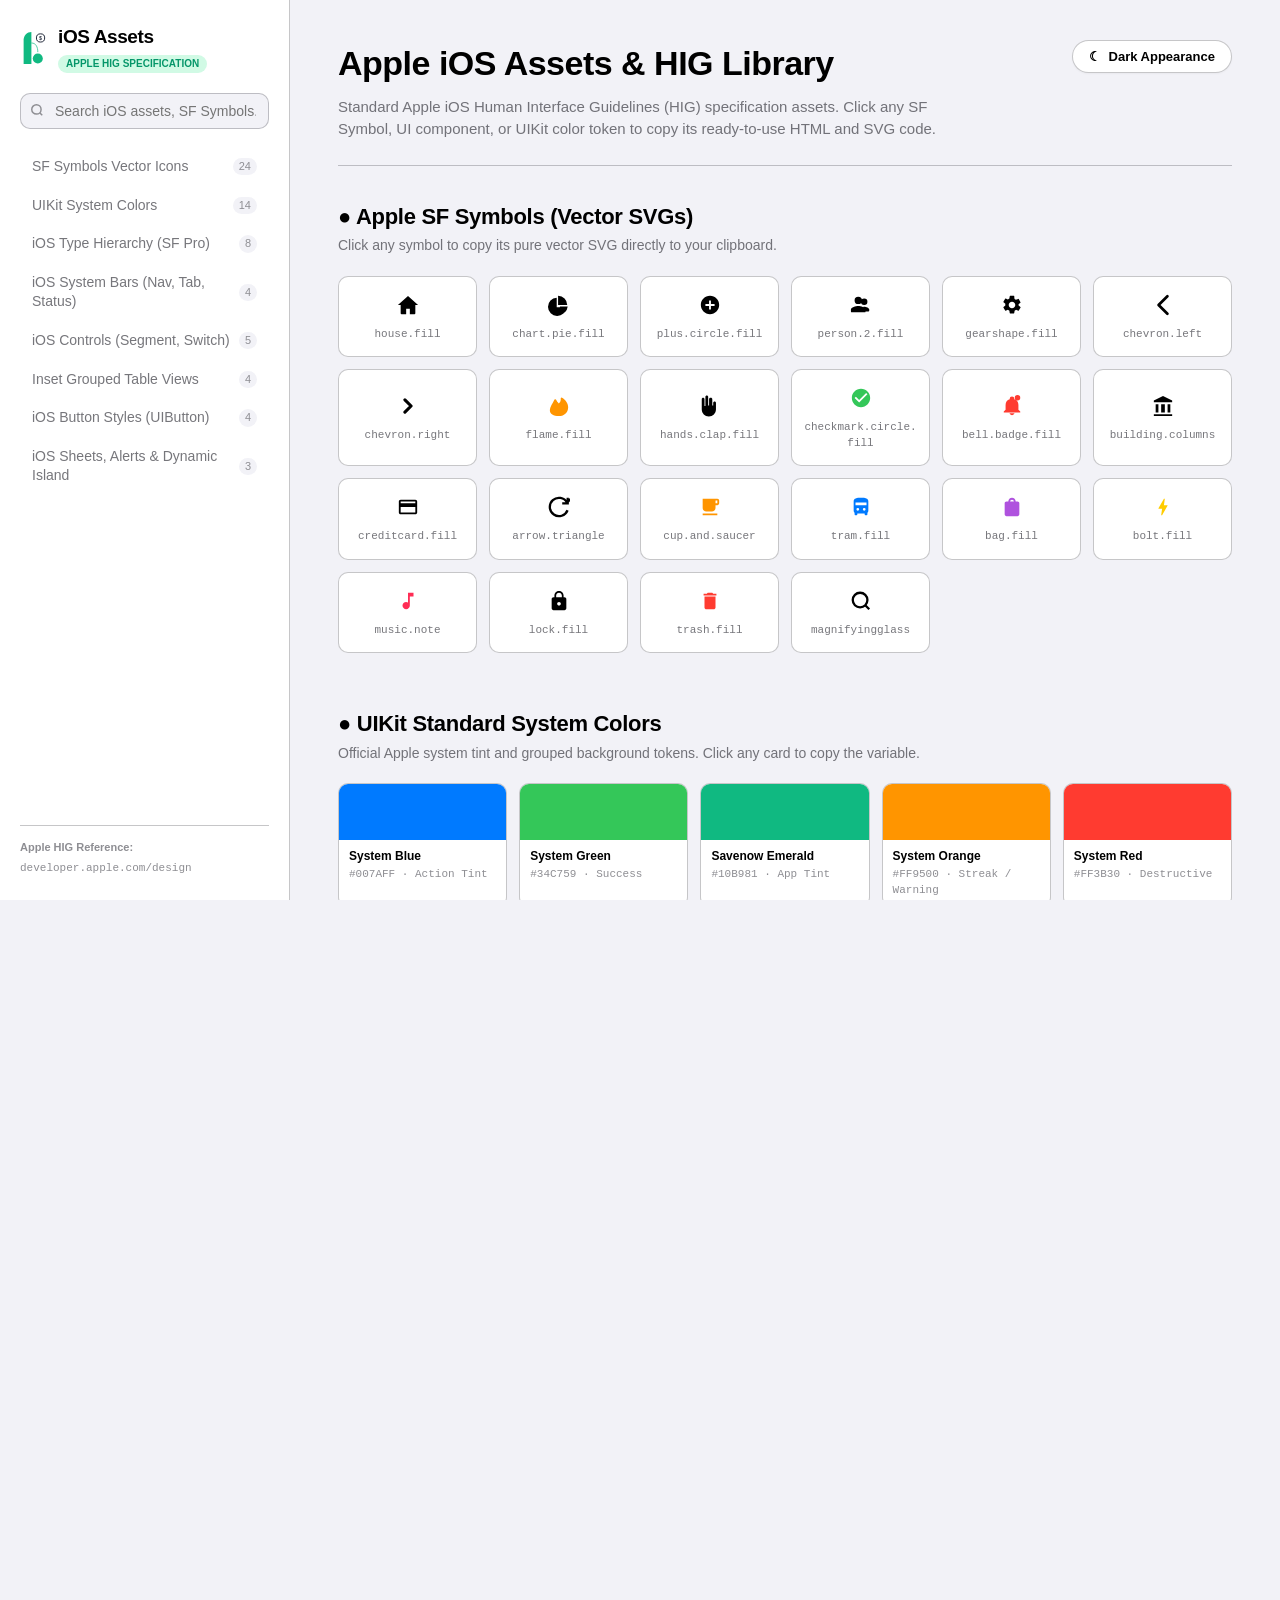
==== commit 4bf005d0: "added ios asset files into asset.html" ====
--- a/asset.html
+++ b/asset.html
@@ -3,38 +3,25 @@
 <head>
   <meta charset="UTF-8">
   <meta name="viewport" content="width=device-width, initial-scale=1.0">
-  <title>Savenow — Asset & Component Library</title>
+  <title>Savenow — Apple iOS HIG Asset &amp; Component Library</title>
   
-  <!-- Typography from Design System -->
-  <link rel="preconnect" href="https://fonts.googleapis.com">
-  <link rel="preconnect" href="https://fonts.gstatic.com" crossorigin>
-  <link href="https://fonts.googleapis.com/css2?family=Inter:wght@400;500;600;700;800;900&family=JetBrains+Mono:wght@400;500;700&display=swap" rel="stylesheet">
+  <!-- Native iOS Typography (San Francisco / SF Pro system font stack) -->
   
-  <!-- Core Design Tokens & Component Styles -->
+  <!-- Core iOS HIG Design Tokens & Component Styles -->
   <link rel="stylesheet" href="css/variables.css">
   <link rel="stylesheet" href="css/base.css">
   <link rel="stylesheet" href="css/components.css">
 
-  <!-- Modular Screen Styles -->
-  <link rel="stylesheet" href="src/screens/onboarding/onboarding.css">
-  <link rel="stylesheet" href="src/screens/setup-banks/setup-banks.css">
-  <link rel="stylesheet" href="src/screens/setup-goal/setup-goal.css">
-  <link rel="stylesheet" href="src/screens/setup-recurring/setup-recurring.css">
-  <link rel="stylesheet" href="src/screens/setup-socials/setup-socials.css">
-  <link rel="stylesheet" href="src/screens/home/home.css">
-  <link rel="stylesheet" href="src/screens/insights/insights.css">
-  <link rel="stylesheet" href="src/screens/social/social.css">
-  <link rel="stylesheet" href="src/screens/settings/settings.css">
-
   <style>
-    /* Dedicated Showcase Styles for asset.html */
+    /* Dedicated Showcase Styles for iOS HIG Library */
     body {
-      background: var(--sn-bg-canvas);
+      background: var(--ios-grouped-bg);
       color: var(--sn-text-primary);
-      font-family: var(--sn-font-sans);
+      font-family: var(--font-sans);
       margin: 0;
       padding: 0;
-      line-height: 1.5;
+      line-height: 1.4;
+      -webkit-font-smoothing: antialiased;
     }
 
     .doc-layout {
@@ -44,9 +31,9 @@
 
     /* Sidebar Navigation */
     .doc-sidebar {
-      width: 280px;
-      background: var(--sn-bg-card);
-      border-right: 1px solid var(--sn-border-light);
+      width: 290px;
+      background: var(--ios-secondary-grouped-bg);
+      border-right: 0.5px solid var(--ios-separator);
       position: sticky;
       top: 0;
       height: 100vh;
@@ -55,7 +42,8 @@
       flex-shrink: 0;
       display: flex;
       flex-direction: column;
-      gap: 24px;
+      gap: 20px;
+      box-sizing: border-box;
     }
 
     .doc-brand {
@@ -65,10 +53,9 @@
     }
 
     .doc-brand-title {
-      font-size: 18px;
+      font-size: 19px;
       font-weight: 800;
-      letter-spacing: -0.02em;
-      color: var(--sn-obsidian-900);
+      letter-spacing: -0.4px;
       margin: 0;
     }
 
@@ -78,10 +65,10 @@
       font-weight: 700;
       text-transform: uppercase;
       background: var(--sn-emerald-100);
-      color: var(--sn-emerald-700);
+      color: var(--sn-emerald-600);
       padding: 2px 8px;
-      border-radius: var(--sn-radius-full);
-      margin-top: 4px;
+      border-radius: var(--ios-radius-capsule);
+      margin-top: 3px;
     }
 
     .doc-search-box {
@@ -91,15 +78,15 @@
     .doc-search-input {
       width: 100%;
       box-sizing: border-box;
-      padding: 10px 14px 10px 34px;
-      border: 1px solid var(--sn-border-strong);
-      border-radius: var(--sn-radius-md);
-      font-family: var(--sn-font-sans);
-      font-size: 13px;
-      background: var(--sn-bg-canvas);
+      padding: 9px 12px 9px 34px;
+      border: 0.5px solid var(--ios-separator);
+      border-radius: 10px;
+      font-family: var(--font-sans);
+      font-size: 14px;
+      background: var(--ios-tertiary-grouped-bg);
       color: var(--sn-text-primary);
       outline: none;
-      transition: border-color var(--sn-transition-fast);
+      transition: border-color 0.18s ease;
     }
 
     .doc-search-input:focus {
@@ -109,8 +96,8 @@
     .doc-search-icon {
       position: absolute;
       left: 10px;
-      top: 11px;
-      color: var(--sn-text-muted);
+      top: 10px;
+      color: var(--ios-gray-1);
     }
 
     .doc-nav-list {
@@ -119,7 +106,7 @@
       margin: 0;
       display: flex;
       flex-direction: column;
-      gap: 4px;
+      gap: 3px;
     }
 
     .doc-nav-item a {
@@ -127,33 +114,34 @@
       align-items: center;
       justify-content: space-between;
       padding: 8px 12px;
-      font-size: 13px;
-      font-weight: 600;
+      font-size: 14px;
+      font-weight: 500;
       color: var(--sn-text-secondary);
       text-decoration: none;
-      border-radius: var(--sn-radius-sm);
-      transition: all var(--sn-transition-fast);
+      border-radius: 8px;
+      transition: all 0.15s ease;
     }
 
     .doc-nav-item a:hover,
     .doc-nav-item a.active {
-      color: var(--sn-obsidian-900);
-      background: var(--sn-border-light);
+      color: var(--sn-text-primary);
+      background: var(--ios-fill);
+      font-weight: 600;
     }
 
     .doc-nav-counter {
       font-size: 11px;
-      color: var(--sn-text-muted);
-      background: var(--sn-bg-canvas);
+      color: var(--ios-gray-1);
+      background: var(--ios-tertiary-grouped-bg);
       padding: 1px 6px;
-      border-radius: var(--sn-radius-full);
+      border-radius: var(--ios-radius-capsule);
     }
 
     /* Main Content Area */
     .doc-main {
       flex: 1;
       padding: 40px 48px 100px;
-      max-width: 1100px;
+      max-width: 1120px;
       box-sizing: border-box;
     }
 
@@ -161,15 +149,15 @@
       display: flex;
       justify-content: space-between;
       align-items: flex-start;
-      border-bottom: 1px solid var(--sn-border-light);
+      border-bottom: 0.5px solid var(--ios-separator);
       padding-bottom: 24px;
-      margin-bottom: 40px;
+      margin-bottom: 36px;
     }
 
     .doc-page-title {
-      font-size: 32px;
-      font-weight: 900;
-      letter-spacing: -0.03em;
+      font-size: 34px;
+      font-weight: 800;
+      letter-spacing: -0.5px;
       margin: 0 0 8px;
     }
 
@@ -177,42 +165,43 @@
       font-size: 15px;
       color: var(--sn-text-secondary);
       margin: 0;
-      max-width: 600px;
+      max-width: 640px;
+      line-height: 1.5;
     }
 
     .doc-theme-btn {
       padding: 8px 16px;
-      background: var(--sn-bg-card);
-      border: 1px solid var(--sn-border-strong);
-      border-radius: var(--sn-radius-full);
+      background: var(--ios-secondary-grouped-bg);
+      border: 0.5px solid var(--ios-separator);
+      border-radius: var(--ios-radius-capsule);
       font-size: 13px;
-      font-weight: 700;
+      font-weight: 600;
       cursor: pointer;
       color: var(--sn-text-primary);
       display: flex;
       align-items: center;
       gap: 8px;
-      box-shadow: var(--sn-shadow-sm);
+      box-shadow: var(--shadow-sm);
     }
 
     /* Section & Component Blocks */
     .doc-section {
-      margin-bottom: 64px;
+      margin-bottom: 56px;
       scroll-margin-top: 32px;
     }
 
     .doc-section-header {
-      margin-bottom: 24px;
+      margin-bottom: 20px;
     }
 
     .doc-section-title {
       font-size: 22px;
-      font-weight: 800;
-      letter-spacing: -0.02em;
-      margin: 0 0 6px;
+      font-weight: 700;
+      letter-spacing: -0.3px;
+      margin: 0 0 4px;
       display: flex;
       align-items: center;
-      gap: 10px;
+      gap: 8px;
     }
 
     .doc-section-desc {
@@ -221,56 +210,57 @@
       margin: 0;
     }
 
-    /* Component Card Grid */
+    /* Grid & Cards */
     .doc-grid {
       display: grid;
-      grid-template-columns: repeat(auto-fill, minmax(360px, 1fr));
-      gap: 24px;
+      grid-template-columns: repeat(auto-fill, minmax(340px, 1fr));
+      gap: 20px;
     }
 
     .doc-card {
-      background: var(--sn-bg-card);
-      border: 1px solid var(--sn-border-light);
-      border-radius: var(--sn-radius-lg);
+      background: var(--ios-secondary-grouped-bg);
+      border: 0.5px solid var(--ios-separator);
+      border-radius: var(--ios-radius-card);
       overflow: hidden;
-      box-shadow: var(--sn-shadow-sm);
+      box-shadow: var(--shadow-sm);
       display: flex;
       flex-direction: column;
     }
 
     .doc-card-header {
-      padding: 16px 20px;
-      border-bottom: 1px solid var(--sn-border-light);
+      padding: 12px 16px;
+      border-bottom: 0.5px solid var(--ios-separator);
       display: flex;
       justify-content: space-between;
       align-items: center;
-      background: var(--sn-bg-canvas);
+      background: var(--ios-tertiary-grouped-bg);
     }
 
     .doc-card-title {
       font-size: 14px;
-      font-weight: 700;
+      font-weight: 600;
+      letter-spacing: -0.2px;
       margin: 0;
     }
 
     .doc-card-tag {
       font-size: 11px;
-      font-family: var(--sn-font-mono);
-      background: var(--sn-border-light);
+      font-family: var(--font-mono);
+      background: var(--ios-fill);
       color: var(--sn-text-secondary);
       padding: 2px 8px;
-      border-radius: var(--sn-radius-sm);
+      border-radius: 5px;
     }
 
     .doc-preview-area {
-      padding: 28px 20px;
+      padding: 24px 20px;
       display: flex;
       flex-direction: column;
       align-items: center;
       justify-content: center;
-      background: var(--sn-bg-card);
+      background: var(--ios-secondary-grouped-bg);
       flex: 1;
-      min-height: 120px;
+      min-height: 110px;
       position: relative;
     }
 
@@ -278,34 +268,36 @@
       max-width: 375px;
       margin: 0 auto;
       width: 100%;
-      border-radius: 12px;
-      border: 1px dashed var(--sn-border-strong);
-      padding: 20px 16px;
+      border-radius: 14px;
+      border: 0.5px dashed var(--ios-separator);
+      padding: 16px;
+      background: var(--ios-grouped-bg);
+      box-sizing: border-box;
     }
 
     .doc-code-footer {
-      border-top: 1px solid var(--sn-border-light);
-      padding: 10px 16px;
-      background: var(--sn-bg-canvas);
-      display: flex;
-      justify-content: space-between;
+      border-top: 0.5px solid var(--ios-separator);
+      padding: 8px 16px;
+      background: var(--ios-tertiary-grouped-bg);
+      display: flex;
+      justify-content: flex-end;
       align-items: center;
     }
 
     .btn-copy-code {
       background: transparent;
-      border: 1px solid var(--sn-border-strong);
+      border: 0.5px solid var(--ios-separator);
       color: var(--sn-text-secondary);
-      font-family: var(--sn-font-sans);
+      font-family: var(--font-sans);
       font-size: 12px;
       font-weight: 600;
       padding: 4px 10px;
-      border-radius: var(--sn-radius-sm);
+      border-radius: 6px;
       cursor: pointer;
       display: flex;
       align-items: center;
       gap: 6px;
-      transition: all var(--sn-transition-fast);
+      transition: all 0.15s ease;
     }
 
     .btn-copy-code:hover {
@@ -314,60 +306,90 @@
       border-color: var(--sn-obsidian-900);
     }
 
-    /* Color Swatch Display */
+    /* SF Symbols Grid */
+    .symbols-grid {
+      display: grid;
+      grid-template-columns: repeat(auto-fill, minmax(130px, 1fr));
+      gap: 12px;
+    }
+
+    .symbol-card {
+      background: var(--ios-secondary-grouped-bg);
+      border: 0.5px solid var(--ios-separator);
+      border-radius: 10px;
+      padding: 14px 10px;
+      display: flex;
+      flex-direction: column;
+      align-items: center;
+      justify-content: center;
+      gap: 8px;
+      cursor: pointer;
+      transition: all 0.15s ease;
+    }
+
+    .symbol-card:hover {
+      transform: translateY(-2px);
+      box-shadow: var(--shadow-md);
+      border-color: var(--sn-emerald-500);
+    }
+
+    .symbol-icon-wrap {
+      width: 28px;
+      height: 28px;
+      display: flex;
+      align-items: center;
+      justify-content: center;
+      color: var(--sn-text-primary);
+    }
+
+    .symbol-name {
+      font-size: 11px;
+      font-family: var(--font-mono);
+      color: var(--sn-text-secondary);
+      text-align: center;
+      word-break: break-all;
+    }
+
+    /* Color Swatches Grid */
     .color-swatches-grid {
       display: grid;
-      grid-template-columns: repeat(auto-fill, minmax(160px, 1fr));
-      gap: 16px;
+      grid-template-columns: repeat(auto-fill, minmax(150px, 1fr));
+      gap: 12px;
     }
 
     .color-swatch-card {
-      background: var(--sn-bg-card);
-      border: 1px solid var(--sn-border-light);
-      border-radius: var(--sn-radius-md);
+      background: var(--ios-secondary-grouped-bg);
+      border: 0.5px solid var(--ios-separator);
+      border-radius: 10px;
       overflow: hidden;
       cursor: pointer;
-      transition: transform var(--sn-transition-fast);
+      transition: transform 0.15s ease;
     }
 
     .color-swatch-card:hover {
       transform: translateY(-2px);
-      box-shadow: var(--sn-shadow-md);
+      box-shadow: var(--shadow-md);
     }
 
     .color-swatch-preview {
-      height: 72px;
+      height: 56px;
       width: 100%;
     }
 
     .color-swatch-meta {
-      padding: 10px 12px;
+      padding: 8px 10px;
     }
 
     .color-swatch-name {
       font-size: 12px;
-      font-weight: 700;
+      font-weight: 600;
       margin-bottom: 2px;
     }
 
     .color-swatch-hex {
       font-size: 11px;
-      font-family: var(--sn-font-mono);
-      color: var(--sn-text-secondary);
-    }
-
-    /* Code Snippet Box */
-    .code-snippet-box {
-      background: var(--sn-obsidian-900);
-      color: #F8FAFC;
-      font-family: var(--sn-font-mono);
-      font-size: 12px;
-      padding: 16px;
-      border-radius: var(--sn-radius-md);
-      overflow-x: auto;
-      white-space: pre-wrap;
-      margin: 12px 0 0;
-      border: 1px solid var(--sn-border-strong);
+      font-family: var(--font-mono);
+      color: var(--ios-gray-1);
     }
 
     /* Toast Notification for asset.html */
@@ -375,16 +397,18 @@
       position: fixed;
       bottom: 24px;
       right: 24px;
-      background: var(--sn-obsidian-900);
+      background: rgba(15, 23, 42, 0.94);
+      backdrop-filter: var(--ios-blur-material);
+      -webkit-backdrop-filter: var(--ios-blur-material);
       color: #FFFFFF;
-      padding: 12px 20px;
-      border-radius: var(--sn-radius-full);
+      padding: 10px 18px;
+      border-radius: var(--ios-radius-capsule);
       font-size: 13px;
-      font-weight: 700;
-      box-shadow: var(--sn-shadow-lg);
+      font-weight: 600;
+      box-shadow: var(--shadow-lg);
       transform: translateY(100px);
       opacity: 0;
-      transition: all 0.3s cubic-bezier(0.16, 1, 0.3, 1);
+      transition: all 0.25s cubic-bezier(0.16, 1, 0.3, 1);
       z-index: 9999;
       display: flex;
       align-items: center;
@@ -394,15 +418,6 @@
     .doc-toast.show {
       transform: translateY(0);
       opacity: 1;
-    }
-
-    /* Interactive Gauge Slider Control */
-    .gauge-slider-wrap {
-      width: 100%;
-      margin-top: 16px;
-      display: flex;
-      flex-direction: column;
-      gap: 8px;
     }
   </style>
 </head>
@@ -414,16 +429,16 @@
     <aside class="doc-sidebar">
       <div>
         <div class="doc-brand">
-          <svg width="28" height="34" viewBox="0 0 110 140" fill="none">
+          <svg width="26" height="32" viewBox="0 0 110 140" fill="none">
             <path d="M14 140V34C14 15.2 29.2 0 48 0H48V140H14Z" fill="var(--sn-emerald-500)"/>
             <path d="M48 48C68 48 76 66 76 88" stroke="var(--sn-emerald-500)" stroke-width="3" fill="none"/>
             <circle cx="76" cy="116" r="22" fill="var(--sn-emerald-500)"/>
-            <circle cx="88" cy="26" r="18" stroke="var(--sn-obsidian-900)" stroke-width="4" fill="var(--sn-bg-card)"/>
-            <text x="88" y="33" font-family="'Inter', sans-serif" font-size="20" font-weight="900" text-anchor="middle" fill="var(--sn-obsidian-900)">$</text>
+            <circle cx="88" cy="26" r="18" stroke="var(--sn-obsidian-900)" stroke-width="4" fill="var(--ios-secondary-grouped-bg)"/>
+            <text x="88" y="33" font-family="-apple-system, BlinkMacSystemFont, 'SF Pro Display', 'SF Pro', sans-serif" font-size="20" font-weight="900" text-anchor="middle" fill="var(--sn-obsidian-900)">$</text>
           </svg>
           <div>
-            <h1 class="doc-brand-title">Savenow</h1>
-            <span class="doc-brand-badge">Asset &amp; Component Hub</span>
+            <h1 class="doc-brand-title">iOS Assets</h1>
+            <span class="doc-brand-badge">Apple HIG Specification</span>
           </div>
         </div>
       </div>
@@ -434,28 +449,26 @@
           <circle cx="11" cy="11" r="8"></circle>
           <line x1="21" y1="21" x2="16.65" y2="16.65"></line>
         </svg>
-        <input type="text" class="doc-search-input" id="doc-search-input" placeholder="Search components, SVGs, colors...">
+        <input type="text" class="doc-search-input" id="doc-search-input" placeholder="Search iOS assets, SF Symbols...">
       </div>
 
       <!-- Nav Links -->
       <nav>
         <ul class="doc-nav-list">
-          <li class="doc-nav-item"><a href="#tokens"><span>Design Tokens &amp; Colors</span><span class="doc-nav-counter">16</span></a></li>
-          <li class="doc-nav-item"><a href="#typography"><span>Typography &amp; Fonts</span><span class="doc-nav-counter">6</span></a></li>
-          <li class="doc-nav-item"><a href="#brand-assets"><span>Brand Logos &amp; Bank SVGs</span><span class="doc-nav-counter">7</span></a></li>
-          <li class="doc-nav-item"><a href="#buttons"><span>Buttons &amp; Hero Actions</span><span class="doc-nav-counter">8</span></a></li>
-          <li class="doc-nav-item"><a href="#inputs"><span>Form Inputs &amp; Outlines</span><span class="doc-nav-counter">6</span></a></li>
-          <li class="doc-nav-item"><a href="#cards"><span>Cards, Badges &amp; Lists</span><span class="doc-nav-counter">7</span></a></li>
-          <li class="doc-nav-item"><a href="#dataviz"><span>Data Visualizations &amp; Gauge</span><span class="doc-nav-counter">4</span></a></li>
-          <li class="doc-nav-item"><a href="#navigation"><span>Bottom Tab Navigation</span><span class="doc-nav-counter">3</span></a></li>
-          <li class="doc-nav-item"><a href="#modals"><span>Modals, Sheets &amp; Toasts</span><span class="doc-nav-counter">3</span></a></li>
-          <li class="doc-nav-item"><a href="#boilerplates"><span>Screen Boilerplate Code</span><span class="doc-nav-counter">2</span></a></li>
+          <li class="doc-nav-item"><a href="#symbols"><span>SF Symbols Vector Icons</span><span class="doc-nav-counter">24</span></a></li>
+          <li class="doc-nav-item"><a href="#system-colors"><span>UIKit System Colors</span><span class="doc-nav-counter">14</span></a></li>
+          <li class="doc-nav-item"><a href="#typography"><span>iOS Type Hierarchy (SF Pro)</span><span class="doc-nav-counter">8</span></a></li>
+          <li class="doc-nav-item"><a href="#bars"><span>iOS System Bars (Nav, Tab, Status)</span><span class="doc-nav-counter">4</span></a></li>
+          <li class="doc-nav-item"><a href="#controls"><span>iOS Controls (Segment, Switch)</span><span class="doc-nav-counter">5</span></a></li>
+          <li class="doc-nav-item"><a href="#tables"><span>Inset Grouped Table Views</span><span class="doc-nav-counter">4</span></a></li>
+          <li class="doc-nav-item"><a href="#buttons"><span>iOS Button Styles (UIButton)</span><span class="doc-nav-counter">4</span></a></li>
+          <li class="doc-nav-item"><a href="#sheets"><span>iOS Sheets, Alerts &amp; Dynamic Island</span><span class="doc-nav-counter">3</span></a></li>
         </ul>
       </nav>
 
-      <div style="margin-top: auto; padding-top: 16px; border-top: 1px solid var(--sn-border-light); font-size: 11px; color: var(--sn-text-muted);">
-        <p style="margin: 0 0 6px;"><strong>Prototype Repository:</strong></p>
-        <code style="word-break: break-all;">github.com/LakshanSivakumar/g5t1-idp</code>
+      <div style="margin-top: auto; padding-top: 14px; border-top: 0.5px solid var(--ios-separator); font-size: 11px; color: var(--ios-gray-1);">
+        <p style="margin: 0 0 4px;"><strong>Apple HIG Reference:</strong></p>
+        <code>developer.apple.com/design</code>
       </div>
     </aside>
 
@@ -464,126 +477,271 @@
 
       <header class="doc-header-row">
         <div>
-          <h1 class="doc-page-title">Savenow Component &amp; Asset Library</h1>
+          <h1 class="doc-page-title">Apple iOS Assets &amp; HIG Library</h1>
           <p class="doc-page-desc">
-            The single source of truth for the Savenow design system. Reference, test, and copy ready-to-use HTML and CSS building blocks for your prototype screens.
+            Standard Apple iOS Human Interface Guidelines (HIG) specification assets. Click any SF Symbol, UI component, or UIKit color token to copy its ready-to-use HTML and SVG code.
           </p>
         </div>
         <button class="doc-theme-btn" id="doc-theme-toggle">
           <span id="theme-btn-icon">&#9790;</span>
-          <span id="theme-btn-label">Dark Mode</span>
+          <span id="theme-btn-label">Dark Appearance</span>
         </button>
       </header>
 
 
       <!-- ==============================================================
-           1. DESIGN TOKENS & COLOR PALETTE
+           1. SF SYMBOLS VECTOR ICON LIBRARY (PURE SVG)
            ============================================================== -->
-      <section class="doc-section" id="tokens">
+      <section class="doc-section" id="symbols">
         <div class="doc-section-header">
-          <h2 class="doc-section-title">&#9679; Design Tokens &amp; Color Palette</h2>
-          <p class="doc-section-desc">Click any swatch to copy its CSS variable or HEX code directly to your clipboard.</p>
-        </div>
-
-        <h3 style="font-size: 15px; margin: 20px 0 12px; font-weight: 800; color: var(--sn-text-secondary);">BRAND &amp; ACCENTS</h3>
+          <h2 class="doc-section-title">&#9679; Apple SF Symbols (Vector SVGs)</h2>
+          <p class="doc-section-desc">Click any symbol to copy its pure vector SVG directly to your clipboard.</p>
+        </div>
+
+        <div class="symbols-grid">
+          <!-- house.fill -->
+          <div class="symbol-card" onclick="copySnippet(this.querySelector('.symbol-icon-wrap').innerHTML, 'house.fill SVG')">
+            <div class="symbol-icon-wrap">
+              <svg width="22" height="22" viewBox="0 0 24 24" fill="currentColor"><path d="M12 2.1L1 12h3v9a1 1 0 0 0 1 1h5v-6h4v6h5a1 1 0 0 0 1-1v-9h3L12 2.1z"/></svg>
+            </div>
+            <span class="symbol-name">house.fill</span>
+          </div>
+
+          <!-- chart.pie.fill -->
+          <div class="symbol-card" onclick="copySnippet(this.querySelector('.symbol-icon-wrap').innerHTML, 'chart.pie.fill SVG')">
+            <div class="symbol-icon-wrap">
+              <svg width="22" height="22" viewBox="0 0 24 24" fill="currentColor"><path d="M11 2v10h10A10 10 0 0 0 11 2zm2 10.5V22a10 10 0 0 0 8.5-8.5H13zM9.5 4A10 10 0 1 0 20 14.5H9.5V4z"/></svg>
+            </div>
+            <span class="symbol-name">chart.pie.fill</span>
+          </div>
+
+          <!-- plus.circle.fill -->
+          <div class="symbol-card" onclick="copySnippet(this.querySelector('.symbol-icon-wrap').innerHTML, 'plus.circle.fill SVG')">
+            <div class="symbol-icon-wrap">
+              <svg width="22" height="22" viewBox="0 0 24 24" fill="currentColor"><path d="M12 2C6.48 2 2 6.48 2 12s4.48 10 10 10 10-4.48 10-10S17.52 2 12 2zm5 11h-4v4h-2v-4H7v-2h4V7h2v4h4v2z"/></svg>
+            </div>
+            <span class="symbol-name">plus.circle.fill</span>
+          </div>
+
+          <!-- person.2.fill -->
+          <div class="symbol-card" onclick="copySnippet(this.querySelector('.symbol-icon-wrap').innerHTML, 'person.2.fill SVG')">
+            <div class="symbol-icon-wrap">
+              <svg width="22" height="22" viewBox="0 0 24 24" fill="currentColor"><path d="M9 11a4 4 0 1 0 0-8 4 4 0 0 0 0 8zm6.5 1a3.5 3.5 0 1 0 0-7 3.5 3.5 0 0 0 0 7zM9 13c-2.67 0-8 1.34-8 4v2a1 1 0 0 0 1 1h14a1 1 0 0 0 1-1v-2c0-2.66-5.33-4-8-4zm6.5 1c-.34 0-.74.03-1.16.08 1.02.77 1.66 1.83 1.66 2.92v2h4a1 1 0 0 0 1-1v-1c0-1.66-3.33-3-5.5-3z"/></svg>
+            </div>
+            <span class="symbol-name">person.2.fill</span>
+          </div>
+
+          <!-- gearshape.fill -->
+          <div class="symbol-card" onclick="copySnippet(this.querySelector('.symbol-icon-wrap').innerHTML, 'gearshape.fill SVG')">
+            <div class="symbol-icon-wrap">
+              <svg width="22" height="22" viewBox="0 0 24 24" fill="currentColor"><path d="M19.14 12.94c.04-.3.06-.61.06-.94 0-.32-.02-.64-.07-.94l2.03-1.58a.49.49 0 0 0 .12-.61l-1.92-3.32a.49.49 0 0 0-.59-.22l-2.39.96c-.5-.38-1.03-.7-1.62-.94l-.36-2.54A.48.48 0 0 0 14 2h-4a.48.48 0 0 0-.48.41l-.38 2.54c-.59.24-1.13.57-1.62.94l-2.39-.96a.49.49 0 0 0-.59.22L2.62 8.47a.49.49 0 0 0 .12.61l2.03 1.58c-.05.3-.07.63-.07.94s.02.64.07.94l-2.03 1.58a.49.49 0 0 0-.12.61l1.92 3.32c.12.22.37.29.59.22l2.39-.96c.5.38 1.03.7 1.62.94l.36 2.54c.05.24.24.41.48.41h4c.24 0 .44-.17.48-.41l.38-2.54c.59-.24 1.13-.56 1.62-.94l2.39.96c.22.08.47 0 .59-.22l1.92-3.32c.12-.22.07-.47-.12-.61l-2.01-1.58zM12 15.6c-1.98 0-3.6-1.62-3.6-3.6s1.62-3.6 3.6-3.6 3.6 1.62 3.6 3.6-1.62 3.6-3.6 3.6z"/></svg>
+            </div>
+            <span class="symbol-name">gearshape.fill</span>
+          </div>
+
+          <!-- chevron.left -->
+          <div class="symbol-card" onclick="copySnippet(this.querySelector('.symbol-icon-wrap').innerHTML, 'chevron.left SVG')">
+            <div class="symbol-icon-wrap">
+              <svg width="14" height="22" viewBox="0 0 12 20" fill="none" stroke="currentColor" stroke-width="2.5" stroke-linecap="round" stroke-linejoin="round"><path d="M10 2L2 10L10 18"/></svg>
+            </div>
+            <span class="symbol-name">chevron.left</span>
+          </div>
+
+          <!-- chevron.right -->
+          <div class="symbol-card" onclick="copySnippet(this.querySelector('.symbol-icon-wrap').innerHTML, 'chevron.right SVG')">
+            <div class="symbol-icon-wrap">
+              <svg width="10" height="16" viewBox="0 0 8 13" fill="none" stroke="currentColor" stroke-width="2.5" stroke-linecap="round" stroke-linejoin="round"><path d="M1.5 1.5L6.5 6.5L1.5 11.5"/></svg>
+            </div>
+            <span class="symbol-name">chevron.right</span>
+          </div>
+
+          <!-- flame.fill -->
+          <div class="symbol-card" onclick="copySnippet(this.querySelector('.symbol-icon-wrap').innerHTML, 'flame.fill SVG')">
+            <div class="symbol-icon-wrap" style="color: var(--ios-system-orange);">
+              <svg width="22" height="22" viewBox="0 0 24 24" fill="currentColor"><path d="M12 23c6.075 0 10-4.043 10-9.61 0-4.66-3.08-8.23-6.62-10.42a1 1 0 0 0-1.48.97c.21 2.45-.63 4.2-2.12 5.37C10.74 8.13 9.4 6.7 8.7 5.03a1 1 0 0 0-1.8.18C5.23 9.24 2 13.06 2 16.39 2 20.95 5.925 23 12 23z"/></svg>
+            </div>
+            <span class="symbol-name">flame.fill</span>
+          </div>
+
+          <!-- hands.clap.fill -->
+          <div class="symbol-card" onclick="copySnippet(this.querySelector('.symbol-icon-wrap').innerHTML, 'hands.clap.fill SVG')">
+            <div class="symbol-icon-wrap">
+              <svg width="22" height="22" viewBox="0 0 24 24" fill="currentColor"><path d="M12.5 3c-.83 0-1.5.67-1.5 1.5v7h-1V2c0-.83-.67-1.5-1.5-1.5S7 1.17 7 2v10H6V4.5C6 3.67 5.33 3 4.5 3S3 3.67 3 4.5v11.41C3 19.98 6.47 23.5 10.75 23.5S18.5 19.98 18.5 15.91V8.5c0-.83-.67-1.5-1.5-1.5s-1.5.67-1.5 1.5V11.5h-1V4.5c0-.83-.67-1.5-1.5-1.5z"/></svg>
+            </div>
+            <span class="symbol-name">hands.clap.fill</span>
+          </div>
+
+          <!-- checkmark.circle.fill -->
+          <div class="symbol-card" onclick="copySnippet(this.querySelector('.symbol-icon-wrap').innerHTML, 'checkmark.circle.fill SVG')">
+            <div class="symbol-icon-wrap" style="color: var(--ios-system-green);">
+              <svg width="22" height="22" viewBox="0 0 24 24" fill="currentColor"><path d="M12 2C6.48 2 2 6.48 2 12s4.48 10 10 10 10-4.48 10-10S17.52 2 12 2zm-2 15l-5-5 1.41-1.41L10 14.17l7.59-7.59L19 8l-9 9z"/></svg>
+            </div>
+            <span class="symbol-name">checkmark.circle.fill</span>
+          </div>
+
+          <!-- bell.badge.fill -->
+          <div class="symbol-card" onclick="copySnippet(this.querySelector('.symbol-icon-wrap').innerHTML, 'bell.badge.fill SVG')">
+            <div class="symbol-icon-wrap" style="color: var(--ios-system-red);">
+              <svg width="22" height="22" viewBox="0 0 24 24" fill="currentColor"><path d="M12 22a2.98 2.98 0 0 0 2.82-2H9.18A2.98 2.98 0 0 0 12 22zm7-6v-5c0-3.07-1.64-5.64-4.5-6.32V4a2.5 2.5 0 0 0-5 0v.68C6.63 5.36 5 7.92 5 11v5l-2 2v1h18v-1l-2-2zM18 6a3 3 0 1 1 0-6 3 3 0 0 1 0 6z"/></svg>
+            </div>
+            <span class="symbol-name">bell.badge.fill</span>
+          </div>
+
+          <!-- building.columns.fill -->
+          <div class="symbol-card" onclick="copySnippet(this.querySelector('.symbol-icon-wrap').innerHTML, 'building.columns.fill SVG')">
+            <div class="symbol-icon-wrap">
+              <svg width="22" height="22" viewBox="0 0 24 24" fill="currentColor"><path d="M12 1L2 6v2h20V6L12 1zM4 10v9h3v-9H4zm6 0v9h4v-9h-4zm7 0v9h3v-9h-3zM2 21v2h20v-2H2z"/></svg>
+            </div>
+            <span class="symbol-name">building.columns</span>
+          </div>
+
+          <!-- creditcard.fill -->
+          <div class="symbol-card" onclick="copySnippet(this.querySelector('.symbol-icon-wrap').innerHTML, 'creditcard.fill SVG')">
+            <div class="symbol-icon-wrap">
+              <svg width="22" height="22" viewBox="0 0 24 24" fill="currentColor"><path d="M20 4H4c-1.11 0-2 .89-2 2v12c0 1.11.89 2 2 2h16c1.11 0 2-.89 2-2V6c0-1.11-.89-2-2-2zm0 14H4v-6h16v6zm0-10H4V6h16v2z"/></svg>
+            </div>
+            <span class="symbol-name">creditcard.fill</span>
+          </div>
+
+          <!-- arrow.triangle.2.circlepath -->
+          <div class="symbol-card" onclick="copySnippet(this.querySelector('.symbol-icon-wrap').innerHTML, 'arrow.triangle.2.circlepath SVG')">
+            <div class="symbol-icon-wrap">
+              <svg width="22" height="22" viewBox="0 0 24 24" fill="none" stroke="currentColor" stroke-width="2.5"><path d="M21.5 2v6h-6M21.34 15.57a10 10 0 1 1-.57-8.38l5.67-5.67"/></svg>
+            </div>
+            <span class="symbol-name">arrow.triangle</span>
+          </div>
+
+          <!-- cup.and.saucer.fill -->
+          <div class="symbol-card" onclick="copySnippet(this.querySelector('.symbol-icon-wrap').innerHTML, 'cup.and.saucer.fill SVG')">
+            <div class="symbol-icon-wrap" style="color: var(--ios-system-orange);">
+              <svg width="22" height="22" viewBox="0 0 24 24" fill="currentColor"><path d="M4 19h16v2H4zM20 3H4v10c0 2.21 1.79 4 4 4h6c2.21 0 4-1.79 4-4v-3h2c1.1 0 2-.9 2-2V5c0-1.1-.9-2-2-2zm0 5h-2V5h2v3z"/></svg>
+            </div>
+            <span class="symbol-name">cup.and.saucer</span>
+          </div>
+
+          <!-- tram.fill -->
+          <div class="symbol-card" onclick="copySnippet(this.querySelector('.symbol-icon-wrap').innerHTML, 'tram.fill SVG')">
+            <div class="symbol-icon-wrap" style="color: var(--ios-system-blue);">
+              <svg width="22" height="22" viewBox="0 0 24 24" fill="currentColor"><path d="M12 2c-4.42 0-8 .5-8 4v10c0 .88.39 1.67 1 2.22V20a1 1 0 0 0 1 1h1a1 1 0 0 0 1-1v-1h8v1a1 1 0 0 0 1 1h1a1 1 0 0 0 1-1v-1.78c.61-.55 1-1.34 1-2.22V6c0-3.5-3.58-4-8-4zm-3.5 14a1.5 1.5 0 1 1 0-3 1.5 1.5 0 0 1 0 3zm7 0a1.5 1.5 0 1 1 0-3 1.5 1.5 0 0 1 0 3zM18 10H6V7h12v3z"/></svg>
+            </div>
+            <span class="symbol-name">tram.fill</span>
+          </div>
+
+          <!-- bag.fill -->
+          <div class="symbol-card" onclick="copySnippet(this.querySelector('.symbol-icon-wrap').innerHTML, 'bag.fill SVG')">
+            <div class="symbol-icon-wrap" style="color: var(--ios-system-purple);">
+              <svg width="22" height="22" viewBox="0 0 24 24" fill="currentColor"><path d="M18 6h-2c0-2.21-1.79-4-4-4S8 3.79 8 6H6c-1.1 0-2 .9-2 2v12c0 1.1.9 2 2 2h12c1.1 0 2-.9 2-2V8c0-1.1-.9-2-2-2zm-6-2c1.1 0 2 .9 2 2h-4c0-1.1.9-2 2-2z"/></svg>
+            </div>
+            <span class="symbol-name">bag.fill</span>
+          </div>
+
+          <!-- bolt.fill -->
+          <div class="symbol-card" onclick="copySnippet(this.querySelector('.symbol-icon-wrap').innerHTML, 'bolt.fill SVG')">
+            <div class="symbol-icon-wrap" style="color: var(--ios-system-yellow);">
+              <svg width="22" height="22" viewBox="0 0 24 24" fill="currentColor"><path d="M11 21h-1l1-7H7.5c-.58 0-.57-.32-.38-.66.19-.34.05-.08.08-.14L13 3h1l-1 7h3.5c.49 0 .56.33.47.51l-.07.15L11 21z"/></svg>
+            </div>
+            <span class="symbol-name">bolt.fill</span>
+          </div>
+
+          <!-- music.note -->
+          <div class="symbol-card" onclick="copySnippet(this.querySelector('.symbol-icon-wrap').innerHTML, 'music.note SVG')">
+            <div class="symbol-icon-wrap" style="color: var(--ios-system-pink);">
+              <svg width="22" height="22" viewBox="0 0 24 24" fill="currentColor"><path d="M12 3v10.55c-.59-.34-1.27-.55-2-.55-2.21 0-4 1.79-4 4s1.79 4 4 4 4-1.79 4-4V7h4V3h-6z"/></svg>
+            </div>
+            <span class="symbol-name">music.note</span>
+          </div>
+
+          <!-- lock.fill -->
+          <div class="symbol-card" onclick="copySnippet(this.querySelector('.symbol-icon-wrap').innerHTML, 'lock.fill SVG')">
+            <div class="symbol-icon-wrap">
+              <svg width="22" height="22" viewBox="0 0 24 24" fill="currentColor"><path d="M18 8h-1V6c0-2.76-2.24-5-5-5S7 3.24 7 6v2H6c-1.1 0-2 .9-2 2v10c0 1.1.9 2 2 2h12c1.1 0 2-.9 2-2V10c0-1.1-.9-2-2-2zm-6 9c-1.1 0-2-.9-2-2s.9-2 2-2 2 .9 2 2-.9 2-2 2zm3.1-9H8.9V6c0-1.71 1.39-3.1 3.1-3.1 1.71 0 3.1 1.39 3.1 3.1v2z"/></svg>
+            </div>
+            <span class="symbol-name">lock.fill</span>
+          </div>
+
+          <!-- trash.fill -->
+          <div class="symbol-card" onclick="copySnippet(this.querySelector('.symbol-icon-wrap').innerHTML, 'trash.fill SVG')">
+            <div class="symbol-icon-wrap" style="color: var(--ios-system-red);">
+              <svg width="22" height="22" viewBox="0 0 24 24" fill="currentColor"><path d="M6 19c0 1.1.9 2 2 2h8c1.1 0 2-.9 2-2V7H6v12zM19 4h-3.5l-1-1h-5l-1 1H5v2h14V4z"/></svg>
+            </div>
+            <span class="symbol-name">trash.fill</span>
+          </div>
+
+          <!-- magnifyingglass -->
+          <div class="symbol-card" onclick="copySnippet(this.querySelector('.symbol-icon-wrap').innerHTML, 'magnifyingglass SVG')">
+            <div class="symbol-icon-wrap">
+              <svg width="22" height="22" viewBox="0 0 24 24" fill="none" stroke="currentColor" stroke-width="2.5"><circle cx="11" cy="11" r="8"/><line x1="21" y1="21" x2="16.65" y2="16.65"/></svg>
+            </div>
+            <span class="symbol-name">magnifyingglass</span>
+          </div>
+        </div>
+      </section>
+
+
+      <!-- ==============================================================
+           2. UIKIT SYSTEM COLORS
+           ============================================================== -->
+      <section class="doc-section" id="system-colors">
+        <div class="doc-section-header">
+          <h2 class="doc-section-title">&#9679; UIKit Standard System Colors</h2>
+          <p class="doc-section-desc">Official Apple system tint and grouped background tokens. Click any card to copy the variable.</p>
+        </div>
+
         <div class="color-swatches-grid">
-          <div class="color-swatch-card" onclick="copySnippet('var(--sn-obsidian-900)', 'Obsidian Slate')">
-            <div class="color-swatch-preview" style="background: #0F172A;"></div>
+          <div class="color-swatch-card" onclick="copySnippet('var(--ios-system-blue)', 'System Blue')">
+            <div class="color-swatch-preview" style="background: var(--ios-system-blue);"></div>
             <div class="color-swatch-meta">
-              <div class="color-swatch-name">Obsidian Slate</div>
-              <div class="color-swatch-hex">#0F172A · 900</div>
-            </div>
-          </div>
-          <div class="color-swatch-card" onclick="copySnippet('var(--sn-emerald-500)', 'Emerald Accent')">
-            <div class="color-swatch-preview" style="background: #10B981;"></div>
+              <div class="color-swatch-name">System Blue</div>
+              <div class="color-swatch-hex">#007AFF · Action Tint</div>
+            </div>
+          </div>
+          <div class="color-swatch-card" onclick="copySnippet('var(--ios-system-green)', 'System Green')">
+            <div class="color-swatch-preview" style="background: var(--ios-system-green);"></div>
             <div class="color-swatch-meta">
-              <div class="color-swatch-name">Emerald 500</div>
-              <div class="color-swatch-hex">#10B981 · Primary Accent</div>
-            </div>
-          </div>
-          <div class="color-swatch-card" onclick="copySnippet('var(--sn-emerald-600)', 'Emerald Deep')">
-            <div class="color-swatch-preview" style="background: #059669;"></div>
+              <div class="color-swatch-name">System Green</div>
+              <div class="color-swatch-hex">#34C759 · Success</div>
+            </div>
+          </div>
+          <div class="color-swatch-card" onclick="copySnippet('var(--sn-emerald-500)', 'Emerald Primary')">
+            <div class="color-swatch-preview" style="background: var(--sn-emerald-500);"></div>
             <div class="color-swatch-meta">
-              <div class="color-swatch-name">Emerald 600</div>
-              <div class="color-swatch-hex">#059669 · Button Hover</div>
-            </div>
-          </div>
-          <div class="color-swatch-card" onclick="copySnippet('var(--sn-emerald-100)', 'Emerald Tint')">
-            <div class="color-swatch-preview" style="background: #D1FAE5;"></div>
+              <div class="color-swatch-name">Savenow Emerald</div>
+              <div class="color-swatch-hex">#10B981 · App Tint</div>
+            </div>
+          </div>
+          <div class="color-swatch-card" onclick="copySnippet('var(--ios-system-orange)', 'System Orange')">
+            <div class="color-swatch-preview" style="background: var(--ios-system-orange);"></div>
             <div class="color-swatch-meta">
-              <div class="color-swatch-name">Emerald 100</div>
-              <div class="color-swatch-hex">#D1FAE5 · Badge Bg</div>
-            </div>
-          </div>
-        </div>
-
-        <h3 style="font-size: 15px; margin: 24px 0 12px; font-weight: 800; color: var(--sn-text-secondary);">SEMANTIC STATUS &amp; RECOVERY</h3>
-        <div class="color-swatches-grid">
-          <div class="color-swatch-card" onclick="copySnippet('var(--sn-amber-500)', 'Amber Warning')">
-            <div class="color-swatch-preview" style="background: #F59E0B;"></div>
+              <div class="color-swatch-name">System Orange</div>
+              <div class="color-swatch-hex">#FF9500 · Streak / Warning</div>
+            </div>
+          </div>
+          <div class="color-swatch-card" onclick="copySnippet('var(--ios-system-red)', 'System Red')">
+            <div class="color-swatch-preview" style="background: var(--ios-system-red);"></div>
             <div class="color-swatch-meta">
-              <div class="color-swatch-name">Amber 500</div>
-              <div class="color-swatch-hex">#F59E0B · Near Limit</div>
-            </div>
-          </div>
-          <div class="color-swatch-card" onclick="copySnippet('var(--sn-rose-500)', 'Rose Danger')">
-            <div class="color-swatch-preview" style="background: #F43F5E;"></div>
+              <div class="color-swatch-name">System Red</div>
+              <div class="color-swatch-hex">#FF3B30 · Destructive</div>
+            </div>
+          </div>
+          <div class="color-swatch-card" onclick="copySnippet('var(--ios-system-indigo)', 'System Indigo')">
+            <div class="color-swatch-preview" style="background: var(--ios-system-indigo);"></div>
             <div class="color-swatch-meta">
-              <div class="color-swatch-name">Rose 500</div>
-              <div class="color-swatch-hex">#F43F5E · Over Limit</div>
-            </div>
-          </div>
-          <div class="color-swatch-card" onclick="copySnippet('var(--sn-indigo-500)', 'Indigo Catch-up')">
-            <div class="color-swatch-preview" style="background: #6366F1;"></div>
+              <div class="color-swatch-name">System Indigo</div>
+              <div class="color-swatch-hex">#5856D6 · Recovery</div>
+            </div>
+          </div>
+          <div class="color-swatch-card" onclick="copySnippet('var(--ios-system-purple)', 'System Purple')">
+            <div class="color-swatch-preview" style="background: var(--ios-system-purple);"></div>
             <div class="color-swatch-meta">
-              <div class="color-swatch-name">Indigo 500</div>
-              <div class="color-swatch-hex">#6366F1 · Recovery</div>
-            </div>
-          </div>
-          <div class="color-swatch-card" onclick="copySnippet('var(--sn-streak-orange)', 'Streak Orange')">
-            <div class="color-swatch-preview" style="background: #EA580C;"></div>
+              <div class="color-swatch-name">System Purple</div>
+              <div class="color-swatch-hex">#AF52DE · Shopping</div>
+            </div>
+          </div>
+          <div class="color-swatch-card" onclick="copySnippet('var(--ios-gray-1)', 'System Gray')">
+            <div class="color-swatch-preview" style="background: var(--ios-gray-1);"></div>
             <div class="color-swatch-meta">
-              <div class="color-swatch-name">Streak Orange</div>
-              <div class="color-swatch-hex">#EA580C · 98-Day Streak</div>
-            </div>
-          </div>
-        </div>
-
-        <h3 style="font-size: 15px; margin: 24px 0 12px; font-weight: 800; color: var(--sn-text-secondary);">5-CATEGORY CHART DONUT TOKENS</h3>
-        <div class="color-swatches-grid">
-          <div class="color-swatch-card" onclick="copySnippet('var(--sn-cat-food)', 'Food Cat')">
-            <div class="color-swatch-preview" style="background: #F59E0B;"></div>
-            <div class="color-swatch-meta">
-              <div class="color-swatch-name">Food &amp; Dining</div>
-              <div class="color-swatch-hex">#F59E0B · 34%</div>
-            </div>
-          </div>
-          <div class="color-swatch-card" onclick="copySnippet('var(--sn-cat-transport)', 'Transport Cat')">
-            <div class="color-swatch-preview" style="background: #0284C7;"></div>
-            <div class="color-swatch-meta">
-              <div class="color-swatch-name">Transport</div>
-              <div class="color-swatch-hex">#0284C7 · 22%</div>
-            </div>
-          </div>
-          <div class="color-swatch-card" onclick="copySnippet('var(--sn-cat-shopping)', 'Shopping Cat')">
-            <div class="color-swatch-preview" style="background: #8B5CF6;"></div>
-            <div class="color-swatch-meta">
-              <div class="color-swatch-name">Shopping</div>
-              <div class="color-swatch-hex">#8B5CF6 · 20%</div>
-            </div>
-          </div>
-          <div class="color-swatch-card" onclick="copySnippet('var(--sn-cat-bills)', 'Bills Cat')">
-            <div class="color-swatch-preview" style="background: #10B981;"></div>
-            <div class="color-swatch-meta">
-              <div class="color-swatch-name">Bills &amp; Subs</div>
-              <div class="color-swatch-hex">#10B981 · 14%</div>
-            </div>
-          </div>
-          <div class="color-swatch-card" onclick="copySnippet('var(--sn-cat-other)', 'Other Cat')">
-            <div class="color-swatch-preview" style="background: #94A3B8;"></div>
-            <div class="color-swatch-meta">
-              <div class="color-swatch-name">Other / Misc</div>
-              <div class="color-swatch-hex">#94A3B8 · 10%</div>
+              <div class="color-swatch-name">System Gray</div>
+              <div class="color-swatch-hex">#8E8E93 · Labels / Icons</div>
             </div>
           </div>
         </div>
@@ -591,746 +749,372 @@
 
 
       <!-- ==============================================================
-           2. TYPOGRAPHY
+           3. IOS TYPOGRAPHY SCALE (SF PRO)
            ============================================================== -->
       <section class="doc-section" id="typography">
         <div class="doc-section-header">
-          <h2 class="doc-section-title">&#9679; Typography &amp; Font Hierarchy</h2>
-          <p class="doc-section-desc">Inter for headings, captions and body; JetBrains Mono for financial quantities and timestamps.</p>
+          <h2 class="doc-section-title">&#9679; iOS Typography Scale (SF Pro)</h2>
+          <p class="doc-section-desc">Apple iOS Dynamic Type scale with standard line heights and letter spacing.</p>
+        </div>
+
+        <div class="doc-card">
+          <div style="padding: 16px 20px;">
+            <div style="display: flex; justify-content: space-between; align-items: baseline; border-bottom: 0.5px solid var(--ios-separator); padding-bottom: 12px; margin-bottom: 12px;">
+              <div>
+                <span class="ios-large-title" style="padding: 0;">Large Title</span>
+                <div style="font-size: 13px; color: var(--ios-gray-1);">34pt · Bold · -0.4px tracking</div>
+              </div>
+              <button class="btn-copy-code" onclick="copySnippet('font-size: 34px; font-weight: 800; letter-spacing: -0.4px;', 'Large Title Style')">Copy CSS</button>
+            </div>
+
+            <div style="display: flex; justify-content: space-between; align-items: baseline; border-bottom: 0.5px solid var(--ios-separator); padding-bottom: 12px; margin-bottom: 12px;">
+              <div>
+                <span style="font-size: 28px; font-weight: 700; letter-spacing: -0.3px;">Title 1</span>
+                <div style="font-size: 13px; color: var(--ios-gray-1);">28pt · Bold · -0.3px tracking</div>
+              </div>
+              <button class="btn-copy-code" onclick="copySnippet('font-size: 28px; font-weight: 700; letter-spacing: -0.3px;', 'Title 1 Style')">Copy CSS</button>
+            </div>
+
+            <div style="display: flex; justify-content: space-between; align-items: baseline; border-bottom: 0.5px solid var(--ios-separator); padding-bottom: 12px; margin-bottom: 12px;">
+              <div>
+                <span style="font-size: 17px; font-weight: 600; letter-spacing: -0.4px;">Headline</span>
+                <div style="font-size: 13px; color: var(--ios-gray-1);">17pt · Semibold · -0.4px tracking</div>
+              </div>
+              <button class="btn-copy-code" onclick="copySnippet('font-size: 17px; font-weight: 600; letter-spacing: -0.4px;', 'Headline Style')">Copy CSS</button>
+            </div>
+
+            <div style="display: flex; justify-content: space-between; align-items: baseline;">
+              <div>
+                <span style="font-size: 17px; font-weight: 400; letter-spacing: -0.4px;">Body Text</span>
+                <div style="font-size: 13px; color: var(--ios-gray-1);">17pt · Regular · -0.4px tracking</div>
+              </div>
+              <button class="btn-copy-code" onclick="copySnippet('font-size: 17px; font-weight: 400; letter-spacing: -0.4px;', 'Body Style')">Copy CSS</button>
+            </div>
+          </div>
+        </div>
+      </section>
+
+
+      <!-- ==============================================================
+           4. IOS SYSTEM BARS
+           ============================================================== -->
+      <section class="doc-section" id="bars">
+        <div class="doc-section-header">
+          <h2 class="doc-section-title">&#9679; iOS System Bars (Status, Nav &amp; Tab Bar)</h2>
+          <p class="doc-section-desc">Native Apple navigation patterns with translucent blur, Dynamic Island, and Home Indicator.</p>
+        </div>
+
+        <div class="doc-grid">
+          <!-- iOS Large Title Navigation Bar -->
+          <div class="doc-card">
+            <div class="doc-card-header">
+              <span class="doc-card-title">iOS Large Title Navigation Bar</span>
+              <span class="doc-card-tag">.ios-large-title</span>
+            </div>
+            <div class="doc-preview-area phone-frame">
+              <header class="ios-nav-bar" style="width: 100%;">
+                <span class="ios-nav-title" style="position: static; transform: none; font-size: 13px; color: var(--ios-gray-1);">Savenow</span>
+                <span style="font-size: 13px; color: var(--sn-emerald-600); font-weight: 600;">Edit</span>
+              </header>
+              <h1 class="ios-large-title" style="padding: 4px 0 8px; width: 100%;">Settings</h1>
+            </div>
+            <div class="doc-code-footer">
+              <button class="btn-copy-code" onclick="copyComponentCode(this)">Copy HTML</button>
+            </div>
+          </div>
+
+          <!-- iOS Navigation Bar with Back Button -->
+          <div class="doc-card">
+            <div class="doc-card-header">
+              <span class="doc-card-title">iOS Navigation Bar (‹ Back &amp; Title)</span>
+              <span class="doc-card-tag">.ios-nav-bar</span>
+            </div>
+            <div class="doc-preview-area phone-frame">
+              <header class="ios-nav-bar" style="width: 100%;">
+                <button class="ios-nav-back">
+                  <svg width="12" height="20" viewBox="0 0 12 20" fill="none" stroke="currentColor" stroke-width="2.5" stroke-linecap="round" stroke-linejoin="round">
+                    <path d="M10 2L2 10L10 18"/>
+                  </svg>
+                  <span>Back</span>
+                </button>
+                <span class="ios-nav-title">Connect Bank</span>
+                <span style="font-size: 17px; color: var(--sn-emerald-600); font-weight: 600;">Done</span>
+              </header>
+            </div>
+            <div class="doc-code-footer">
+              <button class="btn-copy-code" onclick="copyComponentCode(this)">Copy HTML</button>
+            </div>
+          </div>
+
+          <!-- iOS Tab Bar -->
+          <div class="doc-card" style="grid-column: 1 / -1;">
+            <div class="doc-card-header">
+              <span class="doc-card-title">iOS Tab Bar (UITabBar with SF Symbols &amp; Home Indicator)</span>
+              <span class="doc-card-tag">.bottom-nav-bar</span>
+            </div>
+            <div class="doc-preview-area phone-frame">
+              <nav class="bottom-nav-bar" style="display: flex; position: relative; width: 100%; border-radius: 14px;">
+                <button class="nav-tab-btn active">
+                  <svg class="nav-tab-icon" viewBox="0 0 24 24" fill="currentColor">
+                    <path d="M12 2.1L1 12h3v9a1 1 0 0 0 1 1h5v-6h4v6h5a1 1 0 0 0 1-1v-9h3L12 2.1z"/>
+                  </svg>
+                  <span>Home</span>
+                </button>
+                <button class="nav-tab-btn">
+                  <svg class="nav-tab-icon" viewBox="0 0 24 24" fill="currentColor">
+                    <path d="M11 2v10h10A10 10 0 0 0 11 2zm2 10.5V22a10 10 0 0 0 8.5-8.5H13zM9.5 4A10 10 0 1 0 20 14.5H9.5V4z"/>
+                  </svg>
+                  <span>Insights</span>
+                </button>
+                <button class="nav-tab-btn nav-center-add">
+                  <div class="nav-add-circle">
+                    <svg width="22" height="22" viewBox="0 0 24 24" fill="none" stroke="currentColor" stroke-width="3" stroke-linecap="round">
+                      <line x1="12" y1="5" x2="12" y2="19"/>
+                      <line x1="5" y1="12" x2="19" y2="12"/>
+                    </svg>
+                  </div>
+                  <span style="margin-top: 2px;">Add</span>
+                </button>
+                <button class="nav-tab-btn">
+                  <svg class="nav-tab-icon" viewBox="0 0 24 24" fill="currentColor">
+                    <path d="M9 11a4 4 0 1 0 0-8 4 4 0 0 0 0 8zm6.5 1a3.5 3.5 0 1 0 0-7 3.5 3.5 0 0 0 0 7zM9 13c-2.67 0-8 1.34-8 4v2a1 1 0 0 0 1 1h14a1 1 0 0 0 1-1v-2c0-2.66-5.33-4-8-4z"/>
+                  </svg>
+                  <span>Social</span>
+                </button>
+                <button class="nav-tab-btn">
+                  <svg class="nav-tab-icon" viewBox="0 0 24 24" fill="currentColor">
+                    <path d="M19.14 12.94c.04-.3.06-.61.06-.94 0-.32-.02-.64-.07-.94l2.03-1.58a.49.49 0 0 0 .12-.61l-1.92-3.32a.49.49 0 0 0-.59-.22l-2.39.96c-.5-.38-1.03-.7-1.62-.94l-.36-2.54A.48.48 0 0 0 14 2h-4a.48.48 0 0 0-.48.41l-.38 2.54c-.59.24-1.13.57-1.62.94l-2.39-.96a.49.49 0 0 0-.59.22L2.62 8.47a.49.49 0 0 0 .12.61l2.03 1.58c-.05.3-.07.63-.07.94s.02.64.07.94l-2.03 1.58a.49.49 0 0 0-.12.61l1.92 3.32c.12.22.37.29.59.22l2.39-.96c.5.38 1.03.7 1.62.94l.36 2.54c.05.24.24.41.48.41h4c.24 0 .44-.17.48-.41l.38-2.54c.59-.24 1.13-.56 1.62-.94l2.39.96c.22.08.47 0 .59-.22l1.92-3.32c.12-.22.07-.47-.12-.61l-2.01-1.58zM12 15.6c-1.98 0-3.6-1.62-3.6-3.6s1.62-3.6 3.6-3.6 3.6 1.62 3.6 3.6-1.62 3.6-3.6 3.6z"/>
+                  </svg>
+                  <span>Settings</span>
+                </button>
+                <div class="ios-home-indicator-wrap"><div class="ios-home-indicator"></div></div>
+              </nav>
+            </div>
+            <div class="doc-code-footer">
+              <button class="btn-copy-code" onclick="copyComponentCode(this)">Copy HTML</button>
+            </div>
+          </div>
+        </div>
+      </section>
+
+
+      <!-- ==============================================================
+           5. IOS SYSTEM CONTROLS
+           ============================================================== -->
+      <section class="doc-section" id="controls">
+        <div class="doc-section-header">
+          <h2 class="doc-section-title">&#9679; iOS System Controls (Segmented Control &amp; Switch)</h2>
+          <p class="doc-section-desc">Interactive native Apple controls ported to pure CSS and HTML.</p>
+        </div>
+
+        <div class="doc-grid">
+          <!-- Segmented Control -->
+          <div class="doc-card">
+            <div class="doc-card-header">
+              <span class="doc-card-title">iOS Segmented Control</span>
+              <span class="doc-card-tag">UISegmentedControl</span>
+            </div>
+            <div class="doc-preview-area" style="width: 100%;">
+              <div class="ios-segmented-control" style="width: 280px;">
+                <button class="ios-segment-btn active" onclick="activateSegment(this)">Daily</button>
+                <button class="ios-segment-btn" onclick="activateSegment(this)">Weekly</button>
+                <button class="ios-segment-btn" onclick="activateSegment(this)">Monthly</button>
+              </div>
+            </div>
+            <div class="doc-code-footer">
+              <button class="btn-copy-code" onclick="copyComponentCode(this)">Copy HTML</button>
+            </div>
+          </div>
+
+          <!-- iOS Switch -->
+          <div class="doc-card">
+            <div class="doc-card-header">
+              <span class="doc-card-title">iOS Switch Toggle</span>
+              <span class="doc-card-tag">UISwitch</span>
+            </div>
+            <div class="doc-preview-area" style="gap: 16px;">
+              <div style="display: flex; align-items: center; justify-content: space-between; width: 220px;">
+                <span style="font-size: 16px; font-weight: 500;">Notifications</span>
+                <label class="ios-switch">
+                  <input type="checkbox" checked onchange="showDocToast('Toggle: ' + (this.checked ? 'ON' : 'OFF'))">
+                  <span class="ios-switch-slider"></span>
+                </label>
+              </div>
+              <div style="display: flex; align-items: center; justify-content: space-between; width: 220px;">
+                <span style="font-size: 16px; font-weight: 500;">Face ID Sync</span>
+                <label class="ios-switch">
+                  <input type="checkbox" onchange="showDocToast('Toggle: ' + (this.checked ? 'ON' : 'OFF'))">
+                  <span class="ios-switch-slider"></span>
+                </label>
+              </div>
+            </div>
+            <div class="doc-code-footer">
+              <button class="btn-copy-code" onclick="copyComponentCode(this)">Copy HTML</button>
+            </div>
+          </div>
+        </div>
+      </section>
+
+
+      <!-- ==============================================================
+           6. INSET GROUPED TABLE VIEWS
+           ============================================================== -->
+      <section class="doc-section" id="tables">
+        <div class="doc-section-header">
+          <h2 class="doc-section-title">&#9679; Inset Grouped Table Views</h2>
+          <p class="doc-section-desc">The signature iOS 17 list pattern with colored squircle icons and disclosure indicators.</p>
+        </div>
+
+        <div class="doc-card" style="max-width: 520px;">
+          <div class="doc-card-header">
+            <span class="doc-card-title">UITableViewStyleInsetGrouped</span>
+            <span class="doc-card-tag">.ios-inset-group</span>
+          </div>
+          <div class="doc-preview-area phone-frame">
+            <div class="ios-section-header" style="padding-left: 0;">ACCOUNTS &amp; PREFERENCES</div>
+            <div class="ios-inset-group" style="width: 100%;">
+              <div class="ios-list-row">
+                <div class="ios-row-left">
+                  <div class="ios-icon-box blue">
+                    <svg width="18" height="18" viewBox="0 0 24 24" fill="currentColor"><path d="M2 10h20v11a1 1 0 0 1-1 1H3a1 1 0 0 1-1-1V10zm0-5l10-4 10 4v3H2V5z"/></svg>
+                  </div>
+                  <div>
+                    <div class="ios-row-title">Connected Banks</div>
+                    <div class="ios-row-sub">DBS connected</div>
+                  </div>
+                </div>
+                <div class="ios-row-right">
+                  <svg class="ios-disclosure" viewBox="0 0 8 13" fill="none" stroke="currentColor"><path d="M1.5 1.5L6.5 6.5L1.5 11.5" stroke-linecap="round" stroke-linejoin="round"/></svg>
+                </div>
+              </div>
+
+              <div class="ios-list-row">
+                <div class="ios-row-left">
+                  <div class="ios-icon-box orange">
+                    <svg width="18" height="18" viewBox="0 0 24 24" fill="none" stroke="currentColor" stroke-width="2.5"><circle cx="12" cy="12" r="10"/><circle cx="12" cy="12" r="2"/></svg>
+                  </div>
+                  <div>
+                    <div class="ios-row-title">Goal &amp; Budget</div>
+                    <div class="ios-row-sub">$2,000 MacBook Pro</div>
+                  </div>
+                </div>
+                <div class="ios-row-right">
+                  <svg class="ios-disclosure" viewBox="0 0 8 13" fill="none" stroke="currentColor"><path d="M1.5 1.5L6.5 6.5L1.5 11.5" stroke-linecap="round" stroke-linejoin="round"/></svg>
+                </div>
+              </div>
+
+              <div class="ios-list-row">
+                <div class="ios-row-left">
+                  <div class="ios-icon-box red">
+                    <svg width="18" height="18" viewBox="0 0 24 24" fill="currentColor"><path d="M12 22a2.98 2.98 0 0 0 2.82-2H9.18A2.98 2.98 0 0 0 12 22zm7-6v-5c0-3.07-1.64-5.64-4.5-6.32V4a2.5 2.5 0 0 0-5 0v.68C6.63 5.36 5 7.92 5 11v5l-2 2v1h18v-1l-2-2z"/></svg>
+                  </div>
+                  <div class="ios-row-title">Push Alerts</div>
+                </div>
+                <div class="ios-row-right">
+                  <label class="ios-switch">
+                    <input type="checkbox" checked>
+                    <span class="ios-switch-slider"></span>
+                  </label>
+                </div>
+              </div>
+            </div>
+          </div>
+          <div class="doc-code-footer">
+            <button class="btn-copy-code" onclick="copyComponentCode(this)">Copy HTML</button>
+          </div>
+        </div>
+      </section>
+
+
+      <!-- ==============================================================
+           7. IOS BUTTONS
+           ============================================================== -->
+      <section class="doc-section" id="buttons">
+        <div class="doc-section-header">
+          <h2 class="doc-section-title">&#9679; iOS Buttons (UIButton Configurations)</h2>
+          <p class="doc-section-desc">Prominent filled, tinted, gray, and hero action buttons conforming to Apple HIG touch targets.</p>
         </div>
 
         <div class="doc-grid">
           <div class="doc-card">
             <div class="doc-card-header">
-              <span class="doc-card-title">Setup Eyebrow</span>
-              <span class="doc-card-tag">.setup-eyebrow</span>
-            </div>
-            <div class="doc-preview-area">
-              <div class="setup-eyebrow">SETUP · STEP 1 OF 4</div>
-            </div>
-            <div class="doc-code-footer">
-              <button class="btn-copy-code" onclick="copyComponentCode(this)"><span>&#128203;</span> Copy HTML</button>
-            </div>
-          </div>
-
-          <div class="doc-card">
-            <div class="doc-card-header">
-              <span class="doc-card-title">Setup Title &amp; Subtitle</span>
-              <span class="doc-card-tag">.setup-title</span>
-            </div>
-            <div class="doc-preview-area">
-              <div style="text-align: center;">
-                <h2 class="setup-title" style="margin: 0 0 4px;">Connect your bank account</h2>
-                <p class="setup-subtitle" style="margin: 0;">Link your accounts to auto-categorize daily spending.</p>
-              </div>
-            </div>
-            <div class="doc-code-footer">
-              <button class="btn-copy-code" onclick="copyComponentCode(this)"><span>&#128203;</span> Copy HTML</button>
-            </div>
-          </div>
-
-          <div class="doc-card">
-            <div class="doc-card-header">
-              <span class="doc-card-title">Monospace Currency Figure</span>
-              <span class="doc-card-tag">JetBrains Mono</span>
-            </div>
-            <div class="doc-preview-area">
-              <div style="font-family: var(--sn-font-mono); font-size: 38px; font-weight: 700; color: var(--sn-obsidian-900);">$17.40</div>
-              <div style="font-size: 13px; color: var(--sn-text-secondary); margin-top: 4px;">$2.60 under your $20 limit</div>
-            </div>
-            <div class="doc-code-footer">
-              <button class="btn-copy-code" onclick="copyComponentCode(this)"><span>&#128203;</span> Copy HTML</button>
-            </div>
-          </div>
-        </div>
-      </section>
-
-
-      <!-- ==============================================================
-           3. BRAND LOGOS & BANK SVGS
-           ============================================================== -->
-      <section class="doc-section" id="brand-assets">
-        <div class="doc-section-header">
-          <h2 class="doc-section-title">&#9679; Brand Logos &amp; Bank SVGs</h2>
-          <p class="doc-section-desc">Vector assets for Savenow brand monogram and Singapore bank integrations.</p>
-        </div>
-
-        <div class="doc-grid">
-          <!-- Monogram -->
-          <div class="doc-card">
-            <div class="doc-card-header">
-              <span class="doc-card-title">Save Now Geometric Monogram</span>
-              <span class="doc-card-tag">SVG 110x140</span>
-            </div>
-            <div class="doc-preview-area">
-              <svg width="70" height="90" viewBox="0 0 110 140" fill="none">
-                <path d="M14 140V34C14 15.2 29.2 0 48 0H48V140H14Z" fill="currentColor"/>
-                <path d="M48 48C68 48 76 66 76 88" stroke="currentColor" stroke-width="2.5" fill="none"/>
-                <circle cx="76" cy="116" r="22" fill="currentColor"/>
-                <g transform="translate(68, 6)">
-                  <circle cx="20" cy="20" r="18" stroke="currentColor" stroke-width="3.5" fill="var(--sn-bg-card)"/>
-                  <text x="20" y="26" font-family="'Inter', sans-serif" font-size="20" font-weight="900" text-anchor="middle" fill="currentColor">$</text>
-                </g>
-              </svg>
-            </div>
-            <div class="doc-code-footer">
-              <button class="btn-copy-code" onclick="copyComponentCode(this)"><span>&#128203;</span> Copy SVG</button>
-            </div>
-          </div>
-
-          <!-- DBS Bank -->
-          <div class="doc-card">
-            <div class="doc-card-header">
-              <span class="doc-card-title">DBS Bank Logo</span>
-              <span class="doc-card-tag">SVG Vector</span>
-            </div>
-            <div class="doc-preview-area">
-              <svg viewBox="0 0 110 32" width="110" height="32" fill="currentColor">
-                <path d="M6 16L15 7L24 16L15 25L6 16Z" fill="#E11D48"/>
-                <path d="M15 16L24 7L33 16L24 25L15 16Z" fill="#0F172A"/>
-                <text x="42" y="23" font-family="'Inter', sans-serif" font-weight="900" font-size="20" letter-spacing="-0.03em" fill="currentColor">DBS</text>
-              </svg>
-            </div>
-            <div class="doc-code-footer">
-              <button class="btn-copy-code" onclick="copyComponentCode(this)"><span>&#128203;</span> Copy SVG</button>
-            </div>
-          </div>
-
-          <!-- OCBC Bank -->
-          <div class="doc-card">
-            <div class="doc-card-header">
-              <span class="doc-card-title">OCBC Bank Logo</span>
-              <span class="doc-card-tag">SVG Vector</span>
-            </div>
-            <div class="doc-preview-area">
-              <svg viewBox="0 0 110 32" width="110" height="32" fill="currentColor">
-                <circle cx="16" cy="16" r="12" fill="#E11D48"/>
-                <path d="M12 11H20M10 16H22M13 21H19" stroke="#FFFFFF" stroke-width="2" stroke-linecap="round"/>
-                <text x="36" y="23" font-family="'Inter', sans-serif" font-weight="900" font-size="19" letter-spacing="-0.03em" fill="currentColor">OCBC</text>
-              </svg>
-            </div>
-            <div class="doc-code-footer">
-              <button class="btn-copy-code" onclick="copyComponentCode(this)"><span>&#128203;</span> Copy SVG</button>
-            </div>
-          </div>
-
-          <!-- UOB Bank -->
-          <div class="doc-card">
-            <div class="doc-card-header">
-              <span class="doc-card-title">UOB Bank Logo</span>
-              <span class="doc-card-tag">SVG Vector</span>
-            </div>
-            <div class="doc-preview-area">
-              <svg viewBox="0 0 110 32" width="110" height="32" fill="currentColor">
-                <rect x="8" y="8" width="3" height="16" fill="#0284C7"/>
-                <rect x="13" y="8" width="3" height="16" fill="#0284C7"/>
-                <rect x="18" y="8" width="3" height="16" fill="#E11D48"/>
-                <rect x="23" y="8" width="3" height="16" fill="#0284C7"/>
-                <text x="36" y="23" font-family="'Inter', sans-serif" font-weight="900" font-size="19" letter-spacing="-0.03em" fill="currentColor">UOB</text>
-              </svg>
-            </div>
-            <div class="doc-code-footer">
-              <button class="btn-copy-code" onclick="copyComponentCode(this)"><span>&#128203;</span> Copy SVG</button>
-            </div>
-          </div>
-
-          <!-- Trust Bank -->
-          <div class="doc-card">
-            <div class="doc-card-header">
-              <span class="doc-card-title">Trust Bank Logo</span>
-              <span class="doc-card-tag">SVG Vector</span>
-            </div>
-            <div class="doc-preview-area">
-              <svg viewBox="0 0 110 32" width="110" height="32" fill="currentColor">
-                <rect x="8" y="9" width="14" height="14" rx="3" fill="#0284C7"/>
-                <text x="32" y="23" font-family="'Inter', sans-serif" font-weight="800" font-size="19" fill="currentColor">trust</text>
-              </svg>
-            </div>
-            <div class="doc-code-footer">
-              <button class="btn-copy-code" onclick="copyComponentCode(this)"><span>&#128203;</span> Copy SVG</button>
-            </div>
-          </div>
-
-          <!-- Standard Chartered -->
-          <div class="doc-card">
-            <div class="doc-card-header">
-              <span class="doc-card-title">Standard Chartered Logo</span>
-              <span class="doc-card-tag">SVG Vector</span>
-            </div>
-            <div class="doc-preview-area">
-              <svg viewBox="0 0 130 32" width="130" height="32" fill="currentColor">
-                <path d="M12 9C15 9 17 11 17 14C17 18 10 18 10 22C10 24 12 25 15 25" stroke="#10B981" stroke-width="3" stroke-linecap="round" fill="none"/>
-                <path d="M18 9C21 9 23 11 23 14C23 18 16 18 16 22C16 24 18 25 21 25" stroke="#0284C7" stroke-width="3" stroke-linecap="round" fill="none"/>
-                <text x="32" y="16" font-family="'Inter', sans-serif" font-weight="700" font-size="10" fill="currentColor">standard</text>
-                <text x="32" y="26" font-family="'Inter', sans-serif" font-weight="700" font-size="10" fill="currentColor">chartered</text>
-              </svg>
-            </div>
-            <div class="doc-code-footer">
-              <button class="btn-copy-code" onclick="copyComponentCode(this)"><span>&#128203;</span> Copy SVG</button>
-            </div>
-          </div>
-        </div>
-      </section>
-
-
-      <!-- ==============================================================
-           4. BUTTONS & HERO ACTIONS
-           ============================================================== -->
-      <section class="doc-section" id="buttons">
-        <div class="doc-section-header">
-          <h2 class="doc-section-title">&#9679; Buttons &amp; Touch Targets</h2>
-          <p class="doc-section-desc">Prominent 68px hero buttons, standard action buttons, bank toggles, and social actions.</p>
-        </div>
-
-        <div class="doc-grid">
-          <!-- Hero Primary -->
-          <div class="doc-card">
-            <div class="doc-card-header">
-              <span class="doc-card-title">Hero Button — Get Started</span>
-              <span class="doc-card-tag">68px · max 295px</span>
-            </div>
-            <div class="doc-preview-area">
-              <button class="btn btn-hero btn-hero-primary" style="width: 280px;">Get Started</button>
-            </div>
-            <div class="doc-code-footer">
-              <button class="btn-copy-code" onclick="copyComponentCode(this)"><span>&#128203;</span> Copy HTML</button>
-            </div>
-          </div>
-
-          <!-- Hero Outline -->
-          <div class="doc-card">
-            <div class="doc-card-header">
-              <span class="doc-card-title">Hero Button — Login</span>
-              <span class="doc-card-tag">68px · max 295px</span>
-            </div>
-            <div class="doc-preview-area">
-              <button class="btn btn-hero btn-hero-outline" style="width: 280px;">Login</button>
-            </div>
-            <div class="doc-code-footer">
-              <button class="btn-copy-code" onclick="copyComponentCode(this)"><span>&#128203;</span> Copy HTML</button>
-            </div>
-          </div>
-
-          <!-- Standard Primary & Emerald -->
-          <div class="doc-card">
-            <div class="doc-card-header">
-              <span class="doc-card-title">Primary &amp; Emerald Action Buttons</span>
-              <span class="doc-card-tag">50px height</span>
+              <span class="doc-card-title">Prominent Filled &amp; Tinted Buttons</span>
+              <span class="doc-card-tag">UIButton.Configuration</span>
             </div>
             <div class="doc-preview-area" style="gap: 12px; width: 100%;">
               <button class="btn btn-primary" style="width: 240px;">Continue &rarr;</button>
               <button class="btn btn-emerald" style="width: 240px;">Finish Setup &rarr;</button>
-              <button class="btn btn-outline" style="width: 240px;">Back</button>
+              <button class="btn btn-outline" style="width: 240px;">Secondary Action</button>
             </div>
             <div class="doc-code-footer">
-              <button class="btn-copy-code" onclick="copyComponentCode(this)"><span>&#128203;</span> Copy HTML</button>
-            </div>
-          </div>
-
-          <!-- Bank Connect Buttons -->
+              <button class="btn-copy-code" onclick="copyComponentCode(this)">Copy HTML</button>
+            </div>
+          </div>
+
           <div class="doc-card">
             <div class="doc-card-header">
-              <span class="doc-card-title">Bank Connect Action</span>
-              <span class="doc-card-tag">.btn-bank-connect</span>
-            </div>
-            <div class="doc-preview-area" style="gap: 12px;">
-              <button class="btn-bank-connect">CONNECT</button>
-              <button class="btn-bank-connect connected">&#10003; CONNECTED</button>
+              <span class="doc-card-title">iOS Hero Buttons (64px)</span>
+              <span class="doc-card-tag">.btn-hero</span>
+            </div>
+            <div class="doc-preview-area" style="gap: 12px; width: 100%;">
+              <button class="btn btn-hero btn-hero-primary">Get Started</button>
+              <button class="btn btn-hero btn-hero-outline">Login</button>
             </div>
             <div class="doc-code-footer">
-              <button class="btn-copy-code" onclick="copyComponentCode(this)"><span>&#128203;</span> Copy HTML</button>
-            </div>
-          </div>
-
-          <!-- Social Buttons -->
+              <button class="btn-copy-code" onclick="copyComponentCode(this)">Copy HTML</button>
+            </div>
+          </div>
+        </div>
+      </section>
+
+
+      <!-- ==============================================================
+           8. IOS SHEETS, ALERTS & DYNAMIC NOTIFICATIONS
+           ============================================================== -->
+      <section class="doc-section" id="sheets">
+        <div class="doc-section-header">
+          <h2 class="doc-section-title">&#9679; iOS Presentation (Sheets, Alerts &amp; Dynamic Island)</h2>
+          <p class="doc-section-desc">Apple sheet presentation detents with Grabber handle and Dynamic Island toasts.</p>
+        </div>
+
+        <div class="doc-grid">
+          <!-- Detent Sheet -->
           <div class="doc-card">
             <div class="doc-card-header">
-              <span class="doc-card-title">Social Action Buttons</span>
-              <span class="doc-card-tag">.social-action-btn</span>
-            </div>
-            <div class="doc-preview-area" style="gap: 8px; width: 100%;">
-              <button class="social-action-btn" style="width: 260px;">+ JOIN GROUP</button>
-              <div style="display: flex; gap: 8px; width: 260px;">
-                <button class="social-action-btn" style="flex: 1;">+ CONTACTS</button>
-                <button class="social-action-btn" style="flex: 1;">+ USERNAME</button>
+              <span class="doc-card-title">iOS Half-Sheet Modal</span>
+              <span class="doc-card-tag">UISheetPresentationController</span>
+            </div>
+            <div class="doc-preview-area phone-frame">
+              <div class="bottom-sheet" style="position: relative; transform: none; width: 100%; border: 0.5px solid var(--ios-separator); box-sizing: border-box;">
+                <div class="sheet-handle-bar"></div>
+                <div class="sheet-title">Add Transaction</div>
+                <div class="sheet-subtitle">Log spending against your daily limit</div>
+                <button class="btn btn-primary" style="width: 100%; height: 46px; font-size: 16px; margin-top: 10px;">Record Expense</button>
               </div>
             </div>
             <div class="doc-code-footer">
-              <button class="btn-copy-code" onclick="copyComponentCode(this)"><span>&#128203;</span> Copy HTML</button>
-            </div>
-          </div>
-
-          <!-- Streak Pill & Cheer -->
+              <button class="btn-copy-code" onclick="copyComponentCode(this)">Copy HTML</button>
+            </div>
+          </div>
+
+          <!-- Dynamic Island Toast -->
           <div class="doc-card">
             <div class="doc-card-header">
-              <span class="doc-card-title">Streak &amp; Cheer Action Pills</span>
-              <span class="doc-card-tag">Badges &amp; Buttons</span>
-            </div>
-            <div class="doc-preview-area" style="gap: 12px;">
-              <div class="home-streak-pill">
-                <svg width="15" height="15" viewBox="0 0 24 24" fill="none" stroke="currentColor" stroke-width="2.5">
-                  <path d="M8.5 14.5A2.5 2.5 0 0 0 11 12c0-1.38-.5-2-1-3-1.072-2.143-.224-4.054 2-6 .5 2.5 2 4.9 4 6.5 2 1.6 3 3.5 3 5.5a7 7 0 1 1-14 0c0-1.153.433-2.294 1-3a2.5 2.5 0 0 0 2.5 2.5z"/>
-                </svg>
-                98-DAY STREAK
+              <span class="doc-card-title">iOS Dynamic Island Toast</span>
+              <span class="doc-card-tag">.toast-notice</span>
+            </div>
+            <div class="doc-preview-area">
+              <div class="toast-notice show" style="position: relative; top: auto; left: auto; transform: none;">
+                <span style="color: var(--sn-emerald-500);">&#10003;</span>
+                <span>Linked DBS Bank Account</span>
               </div>
-              <button class="btn-cheer">Cheer &#128079;</button>
-            </div>
-            <div class="doc-code-footer">
-              <button class="btn-copy-code" onclick="copyComponentCode(this)"><span>&#128203;</span> Copy HTML</button>
-            </div>
-          </div>
-        </div>
-      </section>
-
-
-      <!-- ==============================================================
-           5. FORM INPUTS & FLOATING OUTLINES
-           ============================================================== -->
-      <section class="doc-section" id="inputs">
-        <div class="doc-section-header">
-          <h2 class="doc-section-title">&#9679; Form Inputs &amp; Floating Outlines</h2>
-          <p class="doc-section-desc">Uppercase floating labels with high-contrast hairline borders for mobile inputs.</p>
-        </div>
-
-        <div class="doc-grid">
-          <!-- Text Field -->
-          <div class="doc-card">
-            <div class="doc-card-header">
-              <span class="doc-card-title">Input Outline Box</span>
-              <span class="doc-card-tag">.input-outline-box</span>
-            </div>
-            <div class="doc-preview-area" style="width: 100%;">
-              <div class="input-outline-box" style="width: 280px;">
-                <span class="input-outline-label">PURPOSE</span>
-                <input type="text" class="input-outline-field" value="Buy a MacBook Pro">
-              </div>
-            </div>
-            <div class="doc-code-footer">
-              <button class="btn-copy-code" onclick="copyComponentCode(this)"><span>&#128203;</span> Copy HTML</button>
-            </div>
-          </div>
-
-          <!-- 2-Column Grid -->
-          <div class="doc-card">
-            <div class="doc-card-header">
-              <span class="doc-card-title">Two-Column Form Grid</span>
-              <span class="doc-card-tag">.form-grid-2</span>
-            </div>
-            <div class="doc-preview-area" style="width: 100%;">
-              <div class="form-grid-2" style="width: 280px;">
-                <div class="input-outline-box">
-                  <span class="input-outline-label">GOAL AMOUNT</span>
-                  <input type="text" class="input-outline-field" value="$2,000">
-                </div>
-                <div class="input-outline-box">
-                  <span class="input-outline-label">GOAL DATE</span>
-                  <input type="text" class="input-outline-field" value="12/2026">
-                </div>
-              </div>
-            </div>
-            <div class="doc-code-footer">
-              <button class="btn-copy-code" onclick="copyComponentCode(this)"><span>&#128203;</span> Copy HTML</button>
-            </div>
-          </div>
-
-          <!-- Category Trigger Dropdown -->
-          <div class="doc-card">
-            <div class="doc-card-header">
-              <span class="doc-card-title">Category Dropdown Trigger</span>
-              <span class="doc-card-tag">.category-dropdown-trigger</span>
-            </div>
-            <div class="doc-preview-area" style="width: 100%;">
-              <div class="input-outline-box" style="width: 280px;">
-                <span class="input-outline-label">CATEGORY</span>
-                <div class="category-dropdown-trigger">
-                  <span class="category-dropdown-value">MUSIC</span>
-                  <svg width="14" height="14" viewBox="0 0 24 24" fill="none" stroke="currentColor" stroke-width="2.5"><polyline points="6 9 12 15 18 9"></polyline></svg>
-                </div>
-              </div>
-            </div>
-            <div class="doc-code-footer">
-              <button class="btn-copy-code" onclick="copyComponentCode(this)"><span>&#128203;</span> Copy HTML</button>
-            </div>
-          </div>
-
-          <!-- Stepper Dots -->
-          <div class="doc-card">
-            <div class="doc-card-header">
-              <span class="doc-card-title">Setup Stepper Indicator</span>
-              <span class="doc-card-tag">.step-stepper</span>
-            </div>
-            <div class="doc-preview-area">
-              <div class="step-stepper">
-                <div class="step-dot done"></div>
-                <div class="step-dot active"></div>
-                <div class="step-dot"></div>
-                <div class="step-dot"></div>
-              </div>
-            </div>
-            <div class="doc-code-footer">
-              <button class="btn-copy-code" onclick="copyComponentCode(this)"><span>&#128203;</span> Copy HTML</button>
-            </div>
-          </div>
-        </div>
-      </section>
-
-
-      <!-- ==============================================================
-           6. CARDS, BADGES & LISTS
-           ============================================================== -->
-      <section class="doc-section" id="cards">
-        <div class="doc-section-header">
-          <h2 class="doc-section-title">&#9679; Cards, Badges &amp; Feed Lists</h2>
-          <p class="doc-section-desc">Reusable cards for metrics, feed items, recurring charges, and profile rows.</p>
-        </div>
-
-        <div class="doc-grid">
-          <!-- Saved Month Card -->
-          <div class="doc-card">
-            <div class="doc-card-header">
-              <span class="doc-card-title">Saved Month Metric Card</span>
-              <span class="doc-card-tag">.saved-metric-card</span>
-            </div>
-            <div class="doc-preview-area" style="width: 100%;">
-              <div class="saved-metric-card" style="width: 280px;">
-                <div>
-                  <div class="saved-label">SAVED · MONTH</div>
-                  <div class="saved-value">$190</div>
-                </div>
-                <div class="ontrack-badge">
-                  <span>&uarr;</span> on track
-                </div>
-              </div>
-            </div>
-            <div class="doc-code-footer">
-              <button class="btn-copy-code" onclick="copyComponentCode(this)"><span>&#128203;</span> Copy HTML</button>
-            </div>
-          </div>
-
-          <!-- Nudge Banner Pill -->
-          <div class="doc-card">
-            <div class="doc-card-header">
-              <span class="doc-card-title">Nudge Banner Pill</span>
-              <span class="doc-card-tag">.nudge-pill-banner</span>
-            </div>
-            <div class="doc-preview-area" style="width: 100%;">
-              <div class="nudge-pill-banner" style="width: 280px;">
-                <div class="nudge-left">
-                  <span class="nudge-icon">!</span>
-                  <span>$2.60 left today. Plan your dinner &rsaquo;</span>
-                </div>
-              </div>
-            </div>
-            <div class="doc-code-footer">
-              <button class="btn-copy-code" onclick="copyComponentCode(this)"><span>&#128203;</span> Copy HTML</button>
-            </div>
-          </div>
-
-          <!-- Latest Expense Item -->
-          <div class="doc-card">
-            <div class="doc-card-header">
-              <span class="doc-card-title">Latest Expense Item Row</span>
-              <span class="doc-card-tag">.latest-expense-item</span>
-            </div>
-            <div class="doc-preview-area" style="width: 100%;">
-              <div class="latest-expense-item" style="width: 280px; box-sizing: border-box;">
-                <div class="expense-left-meta">
-                  <div class="expense-avatar-box">BT</div>
-                  <div>
-                    <div class="expense-title">Bubble tea</div>
-                    <div class="expense-subtitle">Grab · 6:40pm</div>
-                  </div>
-                </div>
-                <div class="expense-right-amount">$3.40</div>
-              </div>
-            </div>
-            <div class="doc-code-footer">
-              <button class="btn-copy-code" onclick="copyComponentCode(this)"><span>&#128203;</span> Copy HTML</button>
-            </div>
-          </div>
-
-          <!-- Social Buddy Row -->
-          <div class="doc-card">
-            <div class="doc-card-header">
-              <span class="doc-card-title">Social Friend Row with Cheer</span>
-              <span class="doc-card-tag">.social-user-item</span>
-            </div>
-            <div class="doc-preview-area" style="width: 100%;">
-              <div class="social-user-item" style="width: 280px; box-sizing: border-box;">
-                <div class="social-left-info">
-                  <div class="social-avatar">MT</div>
-                  <div>
-                    <div class="social-name">Marcus Tan</div>
-                    <div class="social-sub">42-day streak &middot; on track</div>
-                  </div>
-                </div>
-                <button class="btn-cheer">Cheer &#128079;</button>
-              </div>
-            </div>
-            <div class="doc-code-footer">
-              <button class="btn-copy-code" onclick="copyComponentCode(this)"><span>&#128203;</span> Copy HTML</button>
-            </div>
-          </div>
-        </div>
-      </section>
-
-
-      <!-- ==============================================================
-           7. DATA VISUALIZATIONS & CIRCULAR GAUGE
-           ============================================================== -->
-      <section class="doc-section" id="dataviz">
-        <div class="doc-section-header">
-          <h2 class="doc-section-title">&#9679; Data Visualizations &amp; SVG Gauges</h2>
-          <p class="doc-section-desc">Interactive SVG circular gauge with dynamic stroke-dashoffset, conic donut chart, and weekly bar charts.</p>
-        </div>
-
-        <div class="doc-grid">
-          <!-- Dynamic Circular Gauge -->
-          <div class="doc-card">
-            <div class="doc-card-header">
-              <span class="doc-card-title">Dynamic Circular Budget Gauge</span>
-              <span class="doc-card-tag">SVG 220x220</span>
-            </div>
-            <div class="doc-preview-area">
-              <div class="hero-ring-wrapper" style="margin: 0; padding: 0;">
-                <div class="ring-svg-container" style="width: 180px; height: 180px;">
-                  <svg class="ring-svg" viewBox="0 0 220 220">
-                    <circle class="ring-bg-track" cx="110" cy="110" r="100"/>
-                    <circle class="ring-fill-bar" id="doc-ring-fill" cx="110" cy="110" r="100" stroke-dasharray="628.3" stroke-dashoffset="82" style="stroke: var(--sn-emerald-500);"/>
-                  </svg>
-                  <div class="ring-center-content">
-                    <div class="ring-eyebrow">SPENT TODAY</div>
-                    <div class="ring-big-num" id="doc-ring-num" style="font-size: 26px;">$17.40</div>
-                    <div class="ring-diff-sub" id="doc-ring-diff" style="font-size: 10px;">$2.60 under $20 limit</div>
-                  </div>
-                </div>
-              </div>
-
-              <!-- Interactive Slider to test states -->
-              <div class="gauge-slider-wrap">
-                <div style="display: flex; justify-content: space-between; font-size: 11px; font-weight: 700;">
-                  <span>Test Spent Amount:</span>
-                  <span id="slider-val-label">$17.40 / $20.00</span>
-                </div>
-                <input type="range" id="doc-gauge-slider" min="0" max="30" step="0.5" value="17.4" style="width: 100%;">
-              </div>
-            </div>
-            <div class="doc-code-footer">
-              <button class="btn-copy-code" onclick="copyComponentCode(this)"><span>&#128203;</span> Copy SVG &amp; Math</button>
-            </div>
-          </div>
-
-          <!-- Conic Donut Chart -->
-          <div class="doc-card">
-            <div class="doc-card-header">
-              <span class="doc-card-title">5-Category Conic Donut Chart</span>
-              <span class="doc-card-tag">CSS Conic-Gradient</span>
-            </div>
-            <div class="doc-preview-area">
-              <div class="donut-chart-wrap">
-                <div class="insights-donut">
-                  <div class="insights-donut-hole">
-                    <span>$584</span>
-                  </div>
-                </div>
-              </div>
-              <div class="insights-cat-tags" style="margin-top: 16px;">
-                <span class="cat-tag-pill food">Food 34%</span>
-                <span class="cat-tag-pill transport">Transport 22%</span>
-                <span class="cat-tag-pill shopping">Shop 20%</span>
-              </div>
-            </div>
-            <div class="doc-code-footer">
-              <button class="btn-copy-code" onclick="copyComponentCode(this)"><span>&#128203;</span> Copy HTML</button>
-            </div>
-          </div>
-        </div>
-      </section>
-
-
-      <!-- ==============================================================
-           8. NAVIGATION & TAB BAR
-           ============================================================== -->
-      <section class="doc-section" id="navigation">
-        <div class="doc-section-header">
-          <h2 class="doc-section-title">&#9679; Bottom Navigation Bar</h2>
-          <p class="doc-section-desc">Fixed iOS 5-tab bar with elevated center (+) Quick Add button.</p>
-        </div>
-
-        <div class="doc-card" style="max-width: 480px;">
-          <div class="doc-card-header">
-            <span class="doc-card-title">5-Tab Navigation Bar</span>
-            <span class="doc-card-tag">.bottom-nav-bar</span>
-          </div>
-          <div class="doc-preview-area phone-frame" style="background: var(--sn-bg-canvas);">
-            <nav class="bottom-nav-bar" style="position: relative; width: 100%; border-radius: 12px;">
-              <button class="nav-tab-btn active">
-                <svg class="nav-tab-icon" viewBox="0 0 24 24" fill="none" stroke="currentColor">
-                  <path d="M3 9l9-7 9 7v11a2 2 0 0 1-2 2H5a2 2 0 0 1-2-2z"/>
-                </svg>
-                <span>Home</span>
-              </button>
-              <button class="nav-tab-btn">
-                <svg class="nav-tab-icon" viewBox="0 0 24 24" fill="none" stroke="currentColor">
-                  <line x1="18" y1="20" x2="18" y2="10"/>
-                  <line x1="12" y1="20" x2="12" y2="4"/>
-                  <line x1="6" y1="20" x2="6" y2="14"/>
-                </svg>
-                <span>Insights</span>
-              </button>
-              <button class="nav-tab-btn nav-center-add">
-                <div class="nav-add-circle">
-                  <svg width="22" height="22" viewBox="0 0 24 24" fill="none" stroke="currentColor" stroke-width="2.8">
-                    <line x1="12" y1="5" x2="12" y2="19"/>
-                    <line x1="5" y1="12" x2="19" y2="12"/>
-                  </svg>
-                </div>
-                <span style="margin-top: 2px;">Add</span>
-              </button>
-              <button class="nav-tab-btn">
-                <svg class="nav-tab-icon" viewBox="0 0 24 24" fill="none" stroke="currentColor">
-                  <path d="M17 21v-2a4 4 0 0 0-4-4H5a4 4 0 0 0-4 4v2"/>
-                  <circle cx="9" cy="7" r="4"/>
-                </svg>
-                <span>Social</span>
-              </button>
-              <button class="nav-tab-btn">
-                <svg class="nav-tab-icon" viewBox="0 0 24 24" fill="none" stroke="currentColor">
-                  <circle cx="12" cy="12" r="3"/>
-                  <path d="M19.4 15a1.65 1.65 0 0 0 .33 1.82l.06.06a2 2 0 0 1 0 2.83 2 2 0 0 1-2.83 0l-.06-.06a1.65 1.65 0 0 0-1.82-.33 1.65 1.65 0 0 0-1 1.51V21a2 2 0 0 1-2 2 2 2 0 0 1-2-2v-.09A1.65 1.65 0 0 0 9 19.4a1.65 1.65 0 0 0-1.82.33l-.06.06a2 2 0 0 1-2.83 0 2 2 0 0 1 0-2.83l.06-.06a1.65 1.65 0 0 0 .33-1.82 1.65 1.65 0 0 0-1.51-1H3a2 2 0 0 1-2-2 2 2 0 0 1 2-2h.09A1.65 1.65 0 0 0 4.6 9a1.65 1.65 0 0 0-.33-1.82l-.06-.06a2 2 0 0 1 0-2.83 2 2 0 0 1 2.83 0l.06.06a1.65 1.65 0 0 0 1.82.33H9a1.65 1.65 0 0 0 1-1.51V3a2 2 0 0 1 2-2 2 2 0 0 1 2 2v.09a1.65 1.65 0 0 0 1 1.51 1.65 1.65 0 0 0 1.82-.33l.06-.06a2 2 0 0 1 2.83 0 2 2 0 0 1 0 2.83l-.06.06a1.65 1.65 0 0 0-.33 1.82V9a1.65 1.65 0 0 0 1.51 1H21a2 2 0 0 1 2 2 2 2 0 0 1-2 2h-.09a1.65 1.65 0 0 0-1.51 1z"/>
-                </svg>
-                <span>Settings</span>
-              </button>
-            </nav>
-          </div>
-          <div class="doc-code-footer">
-            <button class="btn-copy-code" onclick="copyComponentCode(this)"><span>&#128203;</span> Copy HTML</button>
-          </div>
-        </div>
-      </section>
-
-
-      <!-- ==============================================================
-           9. MODALS, SHEETS & TOASTS
-           ============================================================== -->
-      <section class="doc-section" id="modals">
-        <div class="doc-section-header">
-          <h2 class="doc-section-title">&#9679; Modals, Sheets &amp; Toasts</h2>
-          <p class="doc-section-desc">Interactive bottom sheets, bank authorization splashes, and notification toasts.</p>
-        </div>
-
-        <div class="doc-grid">
-          <!-- Bottom Sheet Preview -->
-          <div class="doc-card">
-            <div class="doc-card-header">
-              <span class="doc-card-title">Bottom Sheet Container</span>
-              <span class="doc-card-tag">.bottom-sheet</span>
-            </div>
-            <div class="doc-preview-area phone-frame">
-              <div class="bottom-sheet" style="position: relative; transform: none; width: 100%; box-sizing: border-box; border: 1px solid var(--sn-border-light);">
-                <div class="sheet-handle-bar"></div>
-                <div class="sheet-title">Select Category</div>
-                <div class="sheet-subtitle">Pick the category for this recurring charge</div>
-                <div class="category-select-list" style="margin-top: 10px;">
-                  <div class="category-option-item">
-                    <span>MUSIC</span>
-                    <span style="color: var(--sn-cat-shopping);">&#9835;</span>
-                  </div>
-                  <div class="category-option-item">
-                    <span>RENT</span>
-                    <span style="color: var(--sn-cat-bills);">&#8962;</span>
-                  </div>
-                </div>
-              </div>
-            </div>
-            <div class="doc-code-footer">
-              <button class="btn-copy-code" onclick="copyComponentCode(this)"><span>&#128203;</span> Copy HTML</button>
-            </div>
-          </div>
-
-          <!-- Toast Notice -->
-          <div class="doc-card">
-            <div class="doc-card-header">
-              <span class="doc-card-title">Toast Notification Banner</span>
-              <span class="doc-card-tag">.toast-notice</span>
-            </div>
-            <div class="doc-preview-area">
-              <div class="toast-notice show" style="position: relative; bottom: auto; left: auto; transform: none;">
-                <span>&#9679;</span> Saved $4.20 for Iced Latte
-              </div>
-              <button class="btn btn-outline" style="margin-top: 16px; height: 38px; font-size: 13px;" onclick="window.App ? window.App.showToast('Test Toast Notification') : showDocToast('Test Toast Notification')">
+              <button class="btn btn-outline" style="margin-top: 16px; height: 38px; font-size: 13px;" onclick="showDocToast('Testing iOS Dynamic Notification')">
                 Trigger Live Toast
               </button>
             </div>
             <div class="doc-code-footer">
-              <button class="btn-copy-code" onclick="copyComponentCode(this)"><span>&#128203;</span> Copy HTML</button>
-            </div>
-          </div>
-        </div>
-      </section>
-
-
-      <!-- ==============================================================
-           10. SCREEN BOILERPLATE GENERATOR
-           ============================================================== -->
-      <section class="doc-section" id="boilerplates">
-        <div class="doc-section-header">
-          <h2 class="doc-section-title">&#9679; Screen Boilerplate Generator</h2>
-          <p class="doc-section-desc">Create a new screen in 2 files without any merge conflicts. Copy this starter code into your new folder.</p>
-        </div>
-
-        <div class="doc-card">
-          <div class="doc-card-header">
-            <span class="doc-card-title">JavaScript Screen Module (src/screens/my-screen/my-screen.js)</span>
-            <button class="btn-copy-code" onclick="copySnippet(document.getElementById('screen-js-snippet').innerText, 'Screen JS Boilerplate')"><span>&#128203;</span> Copy JS</button>
-          </div>
-          <div style="padding: 16px;">
-            <pre class="code-snippet-box" id="screen-js-snippet"><code>/**
- * Screen: My Feature Module
- */
-
-window.App = window.App || {};
-
-window.App.registerScreen('my-feature', {
-  id: 'screen-my-feature',
-  title: 'My Feature Screen',
-
-  render() {
-    return `
-      &lt;section class="screen" id="screen-my-feature"&gt;
-        &lt;div class="screen-scrollable-body"&gt;
-          &lt;header class="home-topbar"&gt;
-            &lt;div class="home-brand-title"&gt;My Feature&lt;/div&gt;
-          &lt;/header&gt;
-
-          &lt;h2 class="tab-page-title"&gt;Feature Title&lt;/h2&gt;
-          &lt;p class="tab-page-subtitle"&gt;Feature description here&lt;/p&gt;
-
-          &lt;!-- Your custom components go here --&gt;
-        &lt;/div&gt;
-
-        &lt;footer class="screen-footer-actions"&gt;
-          &lt;button class="btn btn-outline" data-goto="screen-home"&gt;Back&lt;/button&gt;
-          &lt;button class="btn btn-primary" id="btn-save-feature"&gt;Save&lt;/button&gt;
-        &lt;/footer&gt;
-      &lt;/section&gt;
-    `;
-  },
-
-  init() {
-    // Bind your button clicks and forms here
-    const saveBtn = document.getElementById('btn-save-feature');
-    if (saveBtn) {
-      saveBtn.addEventListener('click', () =&gt; {
-        window.App.showToast('Feature saved successfully!');
-      });
-    }
-  },
-
-  onEnter() {
-    // Lifecycle hook: called every time user navigates to this screen
-  }
-});</code></pre>
+              <button class="btn-copy-code" onclick="copyComponentCode(this)">Copy HTML</button>
+            </div>
           </div>
         </div>
       </section>
@@ -1340,24 +1124,20 @@
 
   <!-- Shared Toast for asset.html -->
   <div class="doc-toast" id="doc-toast">
-    <span style="color: var(--sn-emerald-500);">&#10003;</span>
+    <span style="color: var(--sn-emerald-500); font-weight: 800;">&#10003;</span>
     <span id="doc-toast-msg">Copied to clipboard!</span>
   </div>
 
   <script>
-    // Copy Code Helper
+    // Copy Snippet Helper
     function copyComponentCode(button) {
       const card = button.closest('.doc-card');
       const previewArea = card.querySelector('.doc-preview-area');
       if (!previewArea) return;
 
-      // Extract inner HTML cleanly
       let code = previewArea.innerHTML.trim();
-      // Remove doc-only slider controls if present
-      code = code.replace(/<div class="gauge-slider-wrap">[\s\S]*?<\/div>/, '');
-
       navigator.clipboard.writeText(code).then(() => {
-        showDocToast('Copied component HTML to clipboard!');
+        showDocToast('Copied iOS component HTML to clipboard!');
       }).catch(() => {
         prompt('Copy HTML code:', code);
       });
@@ -1367,11 +1147,11 @@
       navigator.clipboard.writeText(text).then(() => {
         showDocToast(`Copied ${label} to clipboard!`);
       }).catch(() => {
-        prompt('Copy snippet:', text);
+        prompt('Copy code:', text);
       });
     }
 
-    // Toast feedback
+    // Toast Feedback
     let toastTimer;
     function showDocToast(msg) {
       const toast = document.getElementById('doc-toast');
@@ -1383,10 +1163,10 @@
       clearTimeout(toastTimer);
       toastTimer = setTimeout(() => {
         toast.classList.remove('show');
-      }, 2200);
-    }
-
-    // Theme Switcher for asset.html
+      }, 2000);
+    }
+
+    // Theme Switcher (Light / Dark iOS Appearance)
     const themeBtn = document.getElementById('doc-theme-toggle');
     const themeIcon = document.getElementById('theme-btn-icon');
     const themeLabel = document.getElementById('theme-btn-label');
@@ -1396,44 +1176,16 @@
       const nextTheme = isDark ? 'light' : 'dark';
       document.body.setAttribute('data-theme', nextTheme);
       themeIcon.innerHTML = nextTheme === 'dark' ? '&#9788;' : '&#9790;';
-      themeLabel.textContent = nextTheme === 'dark' ? 'Light Mode' : 'Dark Mode';
-      showDocToast(`Switched library to ${nextTheme} mode`);
+      themeLabel.textContent = nextTheme === 'dark' ? 'Light Appearance' : 'Dark Appearance';
+      showDocToast(`Switched to iOS ${nextTheme} appearance`);
     });
 
-    // Real-time Interactive Circular Gauge Slider
-    const gaugeSlider = document.getElementById('doc-gauge-slider');
-    const ringFill = document.getElementById('doc-ring-fill');
-    const ringNum = document.getElementById('doc-ring-num');
-    const ringDiff = document.getElementById('doc-ring-diff');
-    const sliderLabel = document.getElementById('slider-val-label');
-
-    if (gaugeSlider && ringFill) {
-      gaugeSlider.addEventListener('input', (e) => {
-        const spent = parseFloat(e.target.value);
-        const limit = 20.00;
-        const remaining = limit - spent;
-        const circumference = 628.3;
-        const ratio = Math.min(spent / limit, 1);
-        const offset = circumference - (ratio * circumference);
-
-        ringFill.style.strokeDashoffset = offset;
-        ringNum.textContent = `$${spent.toFixed(2)}`;
-        sliderLabel.textContent = `$${spent.toFixed(2)} / $${limit.toFixed(2)}`;
-
-        if (remaining >= 0) {
-          if (ratio > 0.85) {
-            ringFill.style.stroke = 'var(--sn-amber-500)';
-            ringDiff.textContent = `$${remaining.toFixed(2)} under $${limit.toFixed(0)} limit (Warning)`;
-          } else {
-            ringFill.style.stroke = 'var(--sn-emerald-500)';
-            ringDiff.textContent = `$${remaining.toFixed(2)} under $${limit.toFixed(0)} limit`;
-          }
-        } else {
-          const over = Math.abs(remaining);
-          ringFill.style.stroke = 'var(--sn-rose-500)';
-          ringDiff.textContent = `$${over.toFixed(2)} over limit (Apply recovery)`;
-        }
-      });
+    // Segmented Control Switcher
+    function activateSegment(btn) {
+      const parent = btn.parentElement;
+      parent.querySelectorAll('.ios-segment-btn').forEach(b => b.classList.remove('active'));
+      btn.classList.add('active');
+      showDocToast(`Selected: ${btn.textContent}`);
     }
 
     // Real-time Search Filter
@@ -1441,7 +1193,7 @@
     if (searchInput) {
       searchInput.addEventListener('input', (e) => {
         const term = e.target.value.toLowerCase().trim();
-        const cards = document.querySelectorAll('.doc-card, .color-swatch-card');
+        const cards = document.querySelectorAll('.doc-card, .color-swatch-card, .symbol-card');
 
         cards.forEach(card => {
           const text = card.textContent.toLowerCase();
--- a/css/variables.css
+++ b/css/variables.css
@@ -1,10 +1,58 @@
 /**
- * Savenow Design System — Variables & Tokens
- * Sourced directly from Savenow-High-Fidelity-Color-Palette.html
+ * Savenow Design System — Variables & iOS Human Interface Tokens
+ * Conforming strictly to Apple HIG (Human Interface Guidelines)
+ * Sourced directly from Savenow-High-Fidelity-Color-Palette.html & iOS System Specs
  */
 
 :root {
-  /* Brand Core */
+  /* ==============================================================
+     1. Apple iOS HIG System Colors (Light Mode)
+     ============================================================== */
+  --ios-system-blue: #007AFF;
+  --ios-system-green: #34C759;
+  --ios-system-indigo: #5856D6;
+  --ios-system-orange: #FF9500;
+  --ios-system-pink: #FF2D55;
+  --ios-system-purple: #AF52DE;
+  --ios-system-red: #FF3B30;
+  --ios-system-teal: #5AC8FA;
+  --ios-system-yellow: #FFCC00;
+  --ios-system-mint: #00C7BE;
+  --ios-system-cyan: #32ADE6;
+
+  /* iOS System Grays */
+  --ios-gray-1: #8E8E93;
+  --ios-gray-2: #AEAEB2;
+  --ios-gray-3: #C7C7CC;
+  --ios-gray-4: #D1D1D6;
+  --ios-gray-5: #E5E5EA;
+  --ios-gray-6: #F2F2F7;
+
+  /* iOS Grouped Background & Fill Colors */
+  --ios-bg-primary: #FFFFFF;
+  --ios-bg-secondary: #F2F2F7;
+  --ios-bg-tertiary: #FFFFFF;
+  --ios-grouped-bg: #F2F2F7;
+  --ios-secondary-grouped-bg: #FFFFFF;
+  --ios-tertiary-grouped-bg: #F2F2F7;
+
+  /* iOS Separators & Hairlines */
+  --ios-separator: rgba(60, 60, 67, 0.29);
+  --ios-opaque-separator: #C6C6C8;
+  --ios-fill: rgba(120, 120, 128, 0.2);
+  --ios-secondary-fill: rgba(120, 120, 128, 0.16);
+  --ios-tertiary-fill: rgba(118, 118, 128, 0.12);
+  --ios-quaternary-fill: rgba(116, 116, 128, 0.08);
+
+  /* iOS Label Hierarchy */
+  --ios-label: #000000;
+  --ios-secondary-label: #3C3C4399;
+  --ios-tertiary-label: #3C3C434D;
+  --ios-quaternary-label: #3C3C432E;
+
+  /* ==============================================================
+     2. Savenow Brand Palette (Mapped to iOS Tokens)
+     ============================================================== */
   --sn-obsidian-950: #0B0F19;
   --sn-obsidian-900: #0F172A;
   --sn-obsidian-800: #1E293B;
@@ -16,77 +64,138 @@
   --sn-emerald-50:  #ECFDF5;
 
   /* Surfaces & Neutrals */
-  --sn-bg-canvas: #F8FAFC;
+  --sn-bg-canvas: #F2F2F7;
   --sn-bg-card: #FFFFFF;
-  --sn-bg-subtle: #F1F5F9;
-  --sn-border-hairline: #E2E8F0;
-  --sn-border-strong: #CBD5E1;
-  --sn-text-primary: #0F172A;
-  --sn-text-secondary: #475569;
-  --sn-text-muted: #94A3B8;
+  --sn-bg-subtle: #F2F2F7;
+  --sn-border-hairline: rgba(60, 60, 67, 0.18);
+  --sn-border-strong: rgba(60, 60, 67, 0.29);
+  --sn-text-primary: #000000;
+  --sn-text-secondary: rgba(60, 60, 67, 0.70);
+  --sn-text-muted: rgba(60, 60, 67, 0.45);
 
   /* Semantic Budget States */
   --sn-amber-600: #D97706;
-  --sn-amber-500: #F59E0B;
+  --sn-amber-500: #FF9500; /* iOS System Orange */
   --sn-amber-100: #FEF3C7;
   --sn-amber-50:  #FFFBEB;
 
   --sn-rose-600: #E11D48;
-  --sn-rose-500: #F43F5E;
+  --sn-rose-500: #FF3B30; /* iOS System Red */
   --sn-rose-100: #FFE4E6;
   --sn-rose-50:  #FFF1F2;
 
   --sn-indigo-600: #4F46E5;
-  --sn-indigo-500: #6366F1;
+  --sn-indigo-500: #5856D6; /* iOS System Indigo */
   --sn-indigo-100: #E0E7FF;
   --sn-indigo-50:  #EEF2FF;
 
   /* Streak / Gamification */
   --sn-streak-600: #EA580C;
-  --sn-streak-500: #F97316;
+  --sn-streak-500: #FF9500;
   --sn-streak-100: #FFEDD5;
   --sn-streak-50:  #FFF7ED;
 
   /* 5-Category Visualization Palette */
-  --sn-cat-food: #F97316;
-  --sn-cat-transport: #0EA5E9;
-  --sn-cat-shopping: #8B5CF6;
-  --sn-cat-bills: #6366F1;
-  --sn-cat-other: #14B8A6;
-
-  /* Dimensions & Elevation */
-  --radius-xl: 24px;
-  --radius-lg: 16px;
-  --radius-md: 12px;
+  --sn-cat-food: #FF9500;
+  --sn-cat-transport: #007AFF;
+  --sn-cat-shopping: #AF52DE;
+  --sn-cat-bills: #34C759;
+  --sn-cat-other: #8E8E93;
+
+  /* ==============================================================
+     3. iOS HIG Typography, Dimensions & Corner Curves
+     ============================================================== */
+  --font-sans: -apple-system, BlinkMacSystemFont, "SF Pro Text", "SF Pro Display", "SF Pro", "Helvetica Neue", sans-serif;
+  --font-mono: "SF Mono", SFMono-Regular, Menlo, Monaco, Consolas, monospace;
+
+  /* iOS Corner Radius Hierarchy (Smooth continuous squircle curve) */
+  --ios-radius-sheet: 22px;
+  --ios-radius-card: 14px;
+  --ios-radius-cell: 10px;
+  --ios-radius-btn: 12px;
+  --ios-radius-capsule: 9999px;
+  --radius-xl: 22px;
+  --radius-lg: 14px;
+  --radius-md: 10px;
   --radius-pill: 9999px;
-  --shadow-sm: 0 1px 3px rgba(15, 23, 42, 0.05), 0 1px 2px rgba(15, 23, 42, 0.03);
-  --shadow-md: 0 10px 25px -5px rgba(15, 23, 42, 0.06), 0 8px 10px -6px rgba(15, 23, 42, 0.04);
-  --shadow-lg: 0 20px 35px -10px rgba(15, 23, 42, 0.10);
-  --shadow-float: 0 12px 30px -4px rgba(15, 23, 42, 0.15);
-
-  --font-sans: 'Inter', -apple-system, BlinkMacSystemFont, "SF Pro Display", "SF Pro Text", sans-serif;
-  --font-mono: 'JetBrains Mono', SFMono-Regular, Menlo, Monaco, Consolas, monospace;
+
+  /* iOS Dimensions */
+  --ios-nav-height: 44px;
+  --ios-large-nav-height: 96px;
+  --ios-tab-bar-height: 49px;
+  --ios-safe-bottom: env(safe-area-inset-bottom, 34px);
+  --ios-safe-top: env(safe-area-inset-top, 47px);
+  --ios-cell-min-height: 44px;
+
+  /* iOS Shadows & Frosted Glass */
+  --shadow-sm: 0 1px 2px rgba(0, 0, 0, 0.04);
+  --shadow-md: 0 4px 16px rgba(0, 0, 0, 0.08);
+  --shadow-lg: 0 10px 30px rgba(0, 0, 0, 0.12);
+  --shadow-float: 0 16px 40px rgba(0, 0, 0, 0.18);
+  --ios-blur-material: blur(20px) saturate(180%);
 }
 
-/* Dark Mode Tokens */
+/* ==============================================================
+   4. iOS HIG Dark Mode Tokens
+   ============================================================== */
 [data-theme="dark"] {
-  --sn-bg-canvas: #0B0F19;
-  --sn-bg-card: #111827;
-  --sn-bg-subtle: #1E293B;
-  --sn-border-hairline: #1F2937;
-  --sn-border-strong: #334155;
-  --sn-text-primary: #F8FAFC;
-  --sn-text-secondary: #94A3B8;
-  --sn-text-muted: #64748B;
-  --sn-emerald-50: rgba(16, 185, 129, 0.14);
-  --sn-emerald-100: rgba(16, 185, 129, 0.28);
-  --sn-amber-50: rgba(245, 158, 11, 0.14);
-  --sn-amber-100: rgba(245, 158, 11, 0.28);
-  --sn-rose-50: rgba(244, 63, 94, 0.14);
-  --sn-rose-100: rgba(244, 63, 94, 0.28);
-  --sn-streak-50: rgba(249, 115, 22, 0.14);
-  --sn-streak-100: rgba(249, 115, 22, 0.28);
-  --shadow-sm: 0 1px 3px rgba(0, 0, 0, 0.4);
-  --shadow-md: 0 10px 25px -5px rgba(0, 0, 0, 0.5);
-  --shadow-lg: 0 20px 35px -10px rgba(0, 0, 0, 0.65);
+  --ios-system-blue: #0A84FF;
+  --ios-system-green: #30D158;
+  --ios-system-indigo: #5E5CE6;
+  --ios-system-orange: #FF9F0A;
+  --ios-system-pink: #FF375F;
+  --ios-system-purple: #BF5AF2;
+  --ios-system-red: #FF453A;
+  --ios-system-teal: #64D2FF;
+  --ios-system-yellow: #FFD60A;
+  --ios-system-mint: #66D4CF;
+  --ios-system-cyan: #64D2FF;
+
+  --ios-gray-1: #8E8E93;
+  --ios-gray-2: #636366;
+  --ios-gray-3: #48484A;
+  --ios-gray-4: #3A3A3C;
+  --ios-gray-5: #2C2C2E;
+  --ios-gray-6: #1C1C1E;
+
+  --ios-bg-primary: #000000;
+  --ios-bg-secondary: #1C1C1E;
+  --ios-bg-tertiary: #2C2C2E;
+  --ios-grouped-bg: #000000;
+  --ios-secondary-grouped-bg: #1C1C1E;
+  --ios-tertiary-grouped-bg: #2C2C2E;
+
+  --ios-separator: rgba(84, 84, 88, 0.65);
+  --ios-opaque-separator: #38383A;
+  --ios-fill: rgba(120, 120, 128, 0.36);
+  --ios-secondary-fill: rgba(120, 120, 128, 0.32);
+  --ios-tertiary-fill: rgba(118, 118, 128, 0.24);
+  --ios-quaternary-fill: rgba(118, 118, 128, 0.18);
+
+  --ios-label: #FFFFFF;
+  --ios-secondary-label: #EBEBF599;
+  --ios-tertiary-label: #EBEBF54D;
+  --ios-quaternary-label: #EBEBF52E;
+
+  --sn-bg-canvas: #000000;
+  --sn-bg-card: #1C1C1E;
+  --sn-bg-subtle: #2C2C2E;
+  --sn-border-hairline: rgba(84, 84, 88, 0.40);
+  --sn-border-strong: rgba(84, 84, 88, 0.65);
+  --sn-text-primary: #FFFFFF;
+  --sn-text-secondary: rgba(235, 235, 245, 0.60);
+  --sn-text-muted: rgba(235, 235, 245, 0.35);
+
+  --sn-emerald-50: rgba(16, 185, 129, 0.15);
+  --sn-emerald-100: rgba(16, 185, 129, 0.30);
+  --sn-amber-50: rgba(255, 159, 10, 0.15);
+  --sn-amber-100: rgba(255, 159, 10, 0.30);
+  --sn-rose-50: rgba(255, 69, 58, 0.15);
+  --sn-rose-100: rgba(255, 69, 58, 0.30);
+  --sn-streak-50: rgba(255, 159, 10, 0.15);
+  --sn-streak-100: rgba(255, 159, 10, 0.30);
+
+  --shadow-sm: 0 1px 2px rgba(0, 0, 0, 0.5);
+  --shadow-md: 0 4px 16px rgba(0, 0, 0, 0.6);
+  --shadow-lg: 0 10px 30px rgba(0, 0, 0, 0.7);
 }
--- a/css/base.css
+++ b/css/base.css
@@ -1,6 +1,6 @@
 /**
- * Savenow Base Stylesheet
- * Reset, Edge-to-edge mobile viewport, typography, and screen transitions
+ * Savenow Base Stylesheet — Apple iOS Human Interface Guidelines (HIG)
+ * Edge-to-edge mobile viewport, native iOS typography, safe-area layout & transitions
  */
 
 *, *::before, *::after {
@@ -10,13 +10,16 @@
   -webkit-tap-highlight-color: transparent;
 }
 
+html, body, button, input, select, textarea, optgroup {
+  font-family: var(--font-sans);
+}
+
 html, body {
   width: 100%;
   height: 100%;
-  font-family: var(--font-sans);
-  background-color: var(--sn-bg-canvas);
-  color: var(--sn-text-primary);
-  line-height: 1.45;
+  background-color: var(--ios-grouped-bg);
+  color: var(--sn-text-primary);
+  line-height: 1.4;
   -webkit-font-smoothing: antialiased;
   -moz-osx-font-smoothing: grayscale;
   overflow: hidden;
@@ -28,37 +31,40 @@
   width: 100%;
   height: 100dvh;
   display: flex;
-  background-color: var(--sn-bg-canvas);
-  position: relative;
-  overflow: hidden;
+  background-color: var(--ios-grouped-bg);
+  position: relative;
+  overflow: hidden;
+  justify-content: center;
 }
 
 .mobile-app-root {
   width: 100%;
   height: 100dvh;
-  background-color: var(--sn-bg-canvas);
-  position: relative;
-  display: flex;
-  flex-direction: column;
-  overflow: hidden;
-}
-
+  background-color: var(--ios-grouped-bg);
+  position: relative;
+  display: flex;
+  flex-direction: column;
+  overflow: hidden;
+}
+/* Discrete Floating Theme Switcher */
 .app-micro-header {
   position: absolute;
   top: 10px;
   right: 14px;
-  z-index: 90;
+  z-index: 95;
   pointer-events: auto;
 }
 
 .theme-micro-toggle {
-  background: var(--sn-bg-card);
-  border: 1px solid var(--sn-border-strong);
-  color: var(--sn-text-secondary);
+  background: rgba(255, 255, 255, 0.85);
+  backdrop-filter: var(--ios-blur-material);
+  -webkit-backdrop-filter: var(--ios-blur-material);
+  border: 0.5px solid var(--ios-separator);
+  color: var(--sn-text-primary);
   font-size: 11.5px;
-  font-weight: 700;
-  padding: 5px 10px;
-  border-radius: var(--radius-pill);
+  font-weight: 600;
+  padding: 4px 10px;
+  border-radius: var(--ios-radius-capsule);
   cursor: pointer;
   display: inline-flex;
   align-items: center;
@@ -67,15 +73,15 @@
   transition: all 0.16s ease;
 }
 
-.theme-micro-toggle:hover {
-  color: var(--sn-text-primary);
-  border-color: var(--sn-obsidian-900);
+[data-theme="dark"] .theme-micro-toggle {
+  background: rgba(44, 44, 46, 0.85);
 }
 
 .theme-micro-toggle:active {
-  transform: scale(0.95);
-}
-
+  transform: scale(0.94);
+}
+
+/* Viewport & Screen Transitions */
 .screens-viewport {
   flex: 1;
   position: relative;
@@ -95,9 +101,9 @@
   flex-direction: column;
   opacity: 0;
   pointer-events: none;
-  transform: translateX(25px);
-  transition: opacity 0.22s cubic-bezier(0.16, 1, 0.3, 1), transform 0.22s cubic-bezier(0.16, 1, 0.3, 1);
-  background-color: var(--sn-bg-canvas);
+  transform: translateX(100%);
+  transition: opacity 0.28s cubic-bezier(0.16, 1, 0.3, 1), transform 0.28s cubic-bezier(0.16, 1, 0.3, 1);
+  background-color: var(--ios-grouped-bg);
 }
 
 .screen.active {
@@ -107,70 +113,108 @@
 }
 
 .screen.sliding-back {
-  transform: translateX(-25px);
-}
-
-.app-tab-screen {
-  padding: 16px 18px 84px;
-  overflow-y: auto;
-  overflow-x: hidden;
-  -webkit-overflow-scrolling: touch;
-}
-
-.app-tab-screen::-webkit-scrollbar {
-  display: none;
-}
-
-.tab-page-title {
-  font-size: 28px;
-  font-weight: 800;
-  letter-spacing: -0.04em;
-  color: var(--sn-text-primary);
-  margin-top: 4px;
-  margin-bottom: 2px;
-}
-
-.tab-page-subtitle {
-  font-size: 13.5px;
-  color: var(--sn-text-secondary);
-  margin-bottom: 18px;
-  font-weight: 500;
-}
-
-.date-period-pill {
-  padding: 5px 12px;
-  border-radius: var(--radius-pill);
-  background: var(--sn-bg-card);
-  border: 1.5px solid var(--sn-obsidian-900);
-  font-size: 11.5px;
-  font-weight: 800;
-  letter-spacing: 0.04em;
-}
-
-[data-theme="dark"] .date-period-pill {
-  border-color: #475569;
+  opacity: 0.7;
+  transform: translateX(-20%);
 }
 
 .screen-scrollable-body {
   flex: 1;
   overflow-y: auto;
   overflow-x: hidden;
+  padding: 12px 16px 90px;
   -webkit-overflow-scrolling: touch;
-  padding: 18px 20px 12px;
-}
-
-.screen-scrollable-body::-webkit-scrollbar {
-  display: none;
-}
-
-.screen-footer-actions {
-  display: flex;
-  align-items: center;
-  gap: 12px;
-  width: 100%;
-  padding: 12px 20px max(18px, env(safe-area-inset-bottom, 16px));
-  background: var(--sn-bg-canvas);
-  border-top: 1px solid var(--sn-border-hairline);
+  display: flex;
+  flex-direction: column;
+}
+
+.app-tab-screen {
+  padding-bottom: 90px;
+}
+
+/* ==============================================================
+   iOS Navigation Bar (UINavigationBar)
+   ============================================================== */
+.ios-nav-bar {
+  height: var(--ios-nav-height);
+  display: flex;
+  align-items: center;
+  justify-content: space-between;
+  padding: 0 16px;
   flex-shrink: 0;
-  z-index: 40;
-}
+  background: transparent;
+  position: relative;
+}
+
+.ios-nav-back {
+  display: inline-flex;
+  align-items: center;
+  gap: 4px;
+  color: var(--sn-emerald-600);
+  background: none;
+  border: none;
+  font-family: var(--font-sans);
+  font-size: 17px;
+  font-weight: 400;
+  cursor: pointer;
+  padding: 4px 0;
+  letter-spacing: -0.4px;
+}
+
+.ios-nav-back:active {
+  opacity: 0.4;
+}
+
+.ios-nav-title {
+  font-size: 17px;
+  font-weight: 600;
+  letter-spacing: -0.4px;
+  color: var(--sn-text-primary);
+  position: absolute;
+  left: 50%;
+  transform: translateX(-50%);
+  white-space: nowrap;
+}
+
+.ios-large-title {
+  font-size: 34px;
+  font-weight: 800;
+  letter-spacing: -0.4px;
+  color: var(--sn-text-primary);
+  padding: 4px 16px 12px;
+  line-height: 1.15;
+}
+
+.ios-large-subtitle {
+  font-size: 14px;
+  color: var(--sn-text-secondary);
+  padding: 0 16px 16px;
+  letter-spacing: -0.2px;
+}
+
+/* ==============================================================
+   iOS Home Indicator Bar
+   ============================================================== */
+.ios-home-indicator-wrap {
+  width: 100%;
+  height: 24px;
+  display: flex;
+  align-items: center;
+  justify-content: center;
+  position: absolute;
+  bottom: 0;
+  left: 0;
+  pointer-events: none;
+  z-index: 70;
+}
+
+.ios-home-indicator {
+  width: 134px;
+  height: 5px;
+  border-radius: 100px;
+  background: #000000;
+  opacity: 0.85;
+}
+
+[data-theme="dark"] .ios-home-indicator {
+  background: #FFFFFF;
+}
--- a/css/components.css
+++ b/css/components.css
@@ -1,73 +1,108 @@
 /**
- * Savenow Components Stylesheet
- * Buttons, Inputs, Steppers, Fixed Bottom Nav Bar, Modals, Toasts
+ * Savenow Components Stylesheet — Apple iOS HIG Specifications
+ * Inset Grouped Tables, SF Symbol Icons, Segmented Controls, Switches, iOS Tab Bar & Sheets
  */
 
-/* Standard Buttons */
+/* ==============================================================
+   1. iOS Buttons (UIButton Styles)
+   ============================================================== */
 .btn {
-  height: 48px;
-  border-radius: var(--radius-lg);
-  font-family: inherit;
-  font-size: 15px;
-  font-weight: 700;
-  letter-spacing: -0.01em;
-  border: 1.5px solid transparent;
+  height: 50px;
+  border-radius: var(--ios-radius-btn);
+  font-family: var(--font-sans);
+  font-size: 17px;
+  font-weight: 600;
+  letter-spacing: -0.4px;
+  border: none;
   cursor: pointer;
   display: inline-flex;
   align-items: center;
   justify-content: center;
   gap: 8px;
-  transition: all 0.16s cubic-bezier(0.16, 1, 0.3, 1);
+  transition: transform 0.15s cubic-bezier(0.16, 1, 0.3, 1), opacity 0.15s ease;
   text-decoration: none;
   flex: 1;
+  padding: 0 16px;
 }
 
 .btn:active {
-  transform: scale(0.975);
-}
-
+  transform: scale(0.97);
+  opacity: 0.85;
+}
+
+/* iOS Prominent Filled Button */
 .btn-primary {
   background-color: var(--sn-obsidian-900);
   color: #FFFFFF;
-  box-shadow: 0 4px 14px rgba(15, 23, 42, 0.15);
 }
 
 [data-theme="dark"] .btn-primary {
   background-color: #FFFFFF;
-  color: #0B0F19;
-}
-
-.btn-outline {
-  background-color: var(--sn-bg-card);
-  border-color: var(--sn-border-strong);
-  color: var(--sn-text-primary);
-}
-
-.btn-outline:hover {
-  background-color: var(--sn-bg-subtle);
-}
-
+  color: #000000;
+}
+
+/* iOS Tinted Emerald Button */
 .btn-emerald {
   background-color: var(--sn-emerald-500);
   color: #0B0F19;
-  box-shadow: 0 4px 14px rgba(16, 185, 129, 0.25);
-}
-
-/* Stepper */
+  font-weight: 700;
+}
+
+/* iOS Gray / Secondary Button */
+.btn-outline {
+  background-color: var(--ios-tertiary-fill);
+  color: var(--sn-text-primary);
+}
+
+[data-theme="dark"] .btn-outline {
+  background-color: var(--ios-tertiary-fill);
+  color: #FFFFFF;
+}
+
+/* iOS Hero Buttons (Onboarding) */
+.btn-hero {
+  height: 64px;
+  border-radius: var(--ios-radius-card);
+  font-size: 19px;
+  font-weight: 700;
+  letter-spacing: -0.4px;
+  max-width: 295px;
+  width: 100%;
+  margin: 0 auto;
+}
+
+.btn-hero-primary {
+  background-color: var(--sn-obsidian-900);
+  color: #FFFFFF;
+}
+
+[data-theme="dark"] .btn-hero-primary {
+  background-color: #FFFFFF;
+  color: #000000;
+}
+
+.btn-hero-outline {
+  background-color: var(--ios-tertiary-fill);
+  color: var(--sn-text-primary);
+}
+
+/* ==============================================================
+   2. iOS Stepper Indicator (Setup Flow)
+   ============================================================== */
 .step-stepper {
   display: flex;
   align-items: center;
   justify-content: center;
   gap: 6px;
   margin-top: 6px;
-  margin-bottom: 12px;
+  margin-bottom: 16px;
 }
 
 .step-dot {
-  width: 22px;
+  width: 20px;
   height: 4px;
-  border-radius: var(--radius-pill);
-  background: var(--sn-border-hairline);
+  border-radius: var(--ios-radius-capsule);
+  background: var(--ios-gray-4);
   transition: all 0.25s ease;
 }
 
@@ -86,133 +121,304 @@
 
 .setup-header-group {
   text-align: center;
-  margin-bottom: 18px;
+  margin-bottom: 20px;
+  padding: 0 12px;
 }
 
 .setup-eyebrow {
-  font-size: 11px;
+  font-size: 12px;
+  font-weight: 600;
+  letter-spacing: 0.06em;
+  text-transform: uppercase;
+  color: var(--ios-gray-1);
+  margin-bottom: 4px;
+}
+
+.setup-title {
+  font-size: 26px;
   font-weight: 800;
-  letter-spacing: 0.12em;
+  letter-spacing: -0.5px;
+  color: var(--sn-text-primary);
+  margin-bottom: 6px;
+  line-height: 1.2;
+}
+
+.setup-subtitle {
+  font-size: 14px;
+  color: var(--sn-text-secondary);
+  line-height: 1.4;
+  letter-spacing: -0.2px;
+}
+
+/* ==============================================================
+   3. iOS Inset Grouped Table View (UITableViewStyleInsetGrouped)
+   ============================================================== */
+.ios-section-header {
+  font-size: 13px;
+  font-weight: 600;
   text-transform: uppercase;
-  color: var(--sn-text-muted);
-  margin-bottom: 6px;
-}
-
-.setup-title {
-  font-size: 22px;
-  font-weight: 800;
-  letter-spacing: -0.03em;
-  color: var(--sn-text-primary);
-  margin-bottom: 4px;
-  line-height: 1.2;
-}
-
-.setup-subtitle {
+  letter-spacing: -0.08px;
+  color: var(--ios-gray-1);
+  padding: 16px 16px 6px;
+  margin: 0;
+}
+
+.ios-inset-group {
+  background: var(--ios-secondary-grouped-bg);
+  border-radius: var(--ios-radius-card);
+  margin: 0 0 18px;
+  overflow: hidden;
+  box-shadow: 0 1px 3px rgba(0, 0, 0, 0.03);
+}
+
+.ios-list-row {
+  display: flex;
+  align-items: center;
+  justify-content: space-between;
+  min-height: 48px;
+  padding: 12px 16px;
+  position: relative;
+  cursor: pointer;
+  background: transparent;
+  text-decoration: none;
+  color: inherit;
+  transition: background-color 0.15s ease;
+}
+
+.ios-list-row:not(:last-child)::after {
+  content: "";
+  position: absolute;
+  bottom: 0;
+  left: 56px;
+  right: 0;
+  height: 0.5px;
+  background-color: var(--ios-separator);
+}
+
+.ios-list-row:active {
+  background-color: var(--ios-fill);
+}
+
+.ios-row-left {
+  display: flex;
+  align-items: center;
+  gap: 14px;
+  flex: 1;
+}
+
+.ios-icon-box {
+  width: 32px;
+  height: 32px;
+  border-radius: 8px;
+  display: flex;
+  align-items: center;
+  justify-content: center;
+  color: #FFFFFF;
+  flex-shrink: 0;
+}
+
+.ios-icon-box.emerald { background: var(--sn-emerald-500); }
+.ios-icon-box.blue { background: var(--ios-system-blue); }
+.ios-icon-box.orange { background: var(--ios-system-orange); }
+.ios-icon-box.purple { background: var(--ios-system-purple); }
+.ios-icon-box.red { background: var(--ios-system-red); }
+.ios-icon-box.gray { background: var(--ios-gray-1); }
+
+.ios-row-title {
+  font-size: 16px;
+  font-weight: 500;
+  letter-spacing: -0.3px;
+  color: var(--sn-text-primary);
+}
+
+.ios-row-sub {
   font-size: 13px;
   color: var(--sn-text-secondary);
+  letter-spacing: -0.1px;
+  margin-top: 1px;
+}
+
+.ios-row-right {
+  display: flex;
+  align-items: center;
+  gap: 8px;
+  color: var(--ios-gray-2);
+  font-size: 15px;
+}
+
+.ios-disclosure {
+  width: 8px;
+  height: 13px;
+  color: var(--ios-gray-3);
+  stroke-width: 2.5;
+}
+
+/* ==============================================================
+   4. iOS Segmented Control (UISegmentedControl)
+   ============================================================== */
+.ios-segmented-control {
+  display: flex;
+  background: var(--ios-tertiary-fill);
+  border-radius: 9px;
+  padding: 2px;
+  margin: 8px 0 16px;
+  position: relative;
+}
+
+.ios-segment-btn {
+  flex: 1;
+  border: none;
+  background: transparent;
+  font-family: var(--font-sans);
+  font-size: 13px;
   font-weight: 500;
-  line-height: 1.4;
-}
-
-/* Form Inputs */
-.form-section-title {
+  color: var(--sn-text-primary);
+  padding: 6px 10px;
+  border-radius: 7px;
+  cursor: pointer;
+  transition: all 0.2s cubic-bezier(0.16, 1, 0.3, 1);
+  text-align: center;
+  white-space: nowrap;
+}
+
+.ios-segment-btn.active {
+  background: var(--ios-secondary-grouped-bg);
+  font-weight: 600;
+  box-shadow: 0 2px 6px rgba(0, 0, 0, 0.12);
+}
+
+/* ==============================================================
+   5. iOS Switch (UISwitch)
+   ============================================================== */
+.ios-switch {
+  position: relative;
+  display: inline-block;
+  width: 51px;
+  height: 31px;
+  flex-shrink: 0;
+}
+
+.ios-switch input {
+  opacity: 0;
+  width: 0;
+  height: 0;
+}
+
+.ios-switch-slider {
+  position: absolute;
+  cursor: pointer;
+  top: 0;
+  left: 0;
+  right: 0;
+  bottom: 0;
+  background-color: var(--ios-fill);
+  transition: 0.25s cubic-bezier(0.16, 1, 0.3, 1);
+  border-radius: 31px;
+}
+
+.ios-switch-slider::before {
+  position: absolute;
+  content: "";
+  height: 27px;
+  width: 27px;
+  left: 2px;
+  bottom: 2px;
+  background-color: #FFFFFF;
+  transition: 0.25s cubic-bezier(0.16, 1, 0.3, 1);
+  border-radius: 50%;
+  box-shadow: 0 3px 8px rgba(0, 0, 0, 0.15), 0 1px 1px rgba(0, 0, 0, 0.05);
+}
+
+.ios-switch input:checked + .ios-switch-slider {
+  background-color: var(--sn-emerald-500);
+}
+
+.ios-switch input:checked + .ios-switch-slider::before {
+  transform: translateX(20px);
+}
+
+/* ==============================================================
+   6. Form Inputs & Floating Outlines (iOS Style)
+   ============================================================== */
+.input-outline-box {
+  background: var(--ios-secondary-grouped-bg);
+  border: 1px solid var(--ios-separator);
+  border-radius: var(--ios-radius-btn);
+  padding: 10px 14px;
+  margin-bottom: 12px;
+  position: relative;
+  display: flex;
+  flex-direction: column;
+  transition: border-color 0.18s ease;
+}
+
+.input-outline-box:focus-within {
+  border-color: var(--sn-emerald-500);
+}
+
+.input-outline-label {
   font-size: 11px;
-  font-weight: 800;
-  letter-spacing: 0.08em;
+  font-weight: 700;
+  letter-spacing: 0.04em;
   text-transform: uppercase;
-  color: var(--sn-text-muted);
-  margin-top: 14px;
-  margin-bottom: 8px;
-}
-
-.input-outline-box {
-  position: relative;
-  background: var(--sn-bg-card);
-  border: 1.5px solid var(--sn-border-strong);
-  border-radius: var(--radius-md);
-  padding: 8px 12px;
-  margin-bottom: 10px;
-  transition: border-color 0.16s ease, box-shadow 0.16s ease;
-}
-
-.input-outline-box:focus-within {
-  border-color: var(--sn-obsidian-900);
-  box-shadow: 0 0 0 3px rgba(15, 23, 42, 0.08);
-}
-
-[data-theme="dark"] .input-outline-box:focus-within {
-  border-color: var(--sn-emerald-400);
-  box-shadow: 0 0 0 3px rgba(16, 185, 129, 0.2);
-}
-
-.input-outline-label {
-  position: absolute;
-  top: -8px;
-  left: 10px;
-  background: var(--sn-bg-card);
-  padding: 0 6px;
-  font-size: 10px;
-  font-weight: 800;
-  letter-spacing: 0.06em;
-  text-transform: uppercase;
-  color: var(--sn-text-secondary);
-  border-radius: 4px;
+  color: var(--ios-gray-1);
+  margin-bottom: 2px;
 }
 
 .input-outline-field {
   width: 100%;
+  background: transparent;
   border: none;
   outline: none;
-  background: transparent;
-  font-family: inherit;
-  font-size: 15.5px;
-  font-weight: 700;
+  font-family: var(--font-sans);
+  font-size: 16px;
+  font-weight: 600;
   color: var(--sn-text-primary);
 }
 
 .form-grid-2 {
   display: grid;
   grid-template-columns: 1fr 1fr;
-  gap: 10px;
-}
-
-.budget-row-item {
+  gap: 12px;
+}
+
+.category-dropdown-trigger {
   display: flex;
   align-items: center;
   justify-content: space-between;
-  gap: 12px;
-  margin-bottom: 8px;
-}
-
-.budget-row-item .input-outline-box {
-  width: 125px;
-  margin-bottom: 0;
-  flex-shrink: 0;
-}
-
-.budget-desc-text {
-  font-size: 12.5px;
-  color: var(--sn-text-secondary);
-  font-weight: 500;
-}
-
-/* ==========================================================================
-   BOTTOM NAVIGATION BAR: ACTIVE ACROSS ALL MAIN TABS
-   ========================================================================== */
+  cursor: pointer;
+  padding-top: 2px;
+}
+
+.category-dropdown-value {
+  font-size: 15px;
+  font-weight: 700;
+  color: var(--sn-text-primary);
+}
+
+/* ==============================================================
+   7. iOS Tab Bar (UITabBar with Translucent Blur & Home Indicator)
+   ============================================================== */
 .bottom-nav-bar {
   display: none;
   position: absolute;
   bottom: 0;
   left: 0;
   width: 100%;
-  height: 68px;
-  background: var(--sn-bg-card);
-  border-top: 1px solid var(--sn-border-hairline);
-  align-items: center;
+  height: 83px; /* 49px tab content + 34px safe area */
+  background: rgba(255, 255, 255, 0.88);
+  backdrop-filter: var(--ios-blur-material);
+  -webkit-backdrop-filter: var(--ios-blur-material);
+  border-top: 0.5px solid var(--ios-separator);
+  align-items: flex-start;
   justify-content: space-around;
-  padding: 0 8px max(8px, env(safe-area-inset-bottom, 8px));
+  padding: 6px 8px 0;
   z-index: 60;
-  box-shadow: 0 -4px 16px rgba(15, 23, 42, 0.04);
+  box-sizing: border-box;
+}
+
+[data-theme="dark"] .bottom-nav-bar {
+  background: rgba(28, 28, 30, 0.88);
 }
 
 .nav-tab-btn {
@@ -220,49 +426,39 @@
   flex-direction: column;
   align-items: center;
   justify-content: center;
-  gap: 3px;
+  gap: 2px;
   background: none;
   border: none;
   cursor: pointer;
-  color: var(--sn-text-muted);
-  font-size: 10.5px;
-  font-weight: 700;
-  padding: 4px 10px;
-  border-radius: var(--radius-md);
+  color: var(--ios-gray-1);
+  font-size: 10px;
+  font-weight: 600;
+  padding: 2px 8px;
+  border-radius: var(--ios-radius-btn);
   position: relative;
-  transition: all 0.16s ease;
+  transition: all 0.15s ease;
+  flex: 1;
 }
 
 .nav-tab-btn:active {
-  transform: scale(0.92);
+  opacity: 0.5;
 }
 
 .nav-tab-btn.active {
-  color: var(--sn-text-primary);
-}
-
-.nav-tab-btn.active::after {
-  content: "";
-  position: absolute;
-  bottom: -2px;
-  width: 16px;
-  height: 2.5px;
-  border-radius: var(--radius-pill);
-  background: var(--sn-obsidian-900);
-}
-
-[data-theme="dark"] .nav-tab-btn.active::after {
-  background: #FFFFFF;
+  color: var(--sn-emerald-600);
+}
+
+[data-theme="dark"] .nav-tab-btn.active {
+  color: var(--sn-emerald-400);
 }
 
 .nav-tab-icon {
-  width: 20px;
-  height: 20px;
-  stroke-width: 2.2;
+  width: 22px;
+  height: 22px;
 }
 
 .nav-center-add {
-  transform: translateY(-5px);
+  transform: translateY(-8px);
 }
 
 .nav-add-circle {
@@ -274,28 +470,30 @@
   display: flex;
   align-items: center;
   justify-content: center;
-  box-shadow: var(--shadow-md);
-  border: 2px solid var(--sn-bg-card);
-  transition: all 0.16s ease;
+  box-shadow: 0 4px 14px rgba(15, 23, 42, 0.25);
+  border: 2px solid var(--ios-secondary-grouped-bg);
+  transition: transform 0.15s ease;
 }
 
 [data-theme="dark"] .nav-add-circle {
   background: var(--sn-emerald-500);
-  color: #0B0F19;
+  color: #000000;
 }
 
 .nav-center-add:active .nav-add-circle {
   transform: scale(0.92);
 }
 
-/* Modals & Bottom Sheets */
+/* ==============================================================
+   8. iOS Sheet Modal (UISheetPresentationController)
+   ============================================================== */
 .modal-overlay {
   position: absolute;
   top: 0;
   left: 0;
   width: 100%;
   height: 100%;
-  background: rgba(11, 15, 25, 0.65);
+  background: rgba(0, 0, 0, 0.45);
   backdrop-filter: blur(4px);
   -webkit-backdrop-filter: blur(4px);
   z-index: 100;
@@ -303,7 +501,7 @@
   align-items: flex-end;
   opacity: 0;
   pointer-events: none;
-  transition: opacity 0.22s ease;
+  transition: opacity 0.25s ease;
 }
 
 .modal-overlay.open {
@@ -313,13 +511,13 @@
 
 .bottom-sheet {
   width: 100%;
-  background: var(--sn-bg-card);
-  border-radius: 24px 24px 0 0;
-  padding: 16px 20px max(24px, env(safe-area-inset-bottom, 20px));
+  background: var(--ios-secondary-grouped-bg);
+  border-radius: var(--ios-radius-sheet) var(--ios-radius-sheet) 0 0;
+  padding: 12px 18px max(24px, env(safe-area-inset-bottom, 24px));
   box-shadow: var(--shadow-float);
   transform: translateY(100%);
-  transition: transform 0.25s cubic-bezier(0.16, 1, 0.3, 1);
-  max-height: 80%;
+  transition: transform 0.28s cubic-bezier(0.16, 1, 0.3, 1);
+  max-height: 85%;
   overflow-y: auto;
 }
 
@@ -329,49 +527,66 @@
 
 .sheet-handle-bar {
   width: 36px;
-  height: 4px;
-  border-radius: var(--radius-pill);
-  background: var(--sn-border-strong);
+  height: 5px;
+  border-radius: 2.5px;
+  background: var(--ios-gray-3);
   margin: 0 auto 16px;
 }
 
 .sheet-title {
-  font-size: 18px;
-  font-weight: 800;
-  color: var(--sn-text-primary);
-  margin-bottom: 4px;
+  font-size: 20px;
+  font-weight: 700;
+  letter-spacing: -0.4px;
+  color: var(--sn-text-primary);
+  margin-bottom: 2px;
 }
 
 .sheet-subtitle {
-  font-size: 12.5px;
+  font-size: 13px;
   color: var(--sn-text-secondary);
   margin-bottom: 16px;
 }
 
+/* ==============================================================
+   9. iOS Dynamic Notification / Island Toast
+   ============================================================== */
 .toast-notice {
   position: absolute;
-  bottom: 80px;
+  top: 54px;
   left: 50%;
-  transform: translateX(-50%) translateY(20px);
-  background: var(--sn-obsidian-900);
+  transform: translateX(-50%) translateY(-20px);
+  background: rgba(15, 23, 42, 0.94);
+  backdrop-filter: var(--ios-blur-material);
+  -webkit-backdrop-filter: var(--ios-blur-material);
   color: #FFFFFF;
-  padding: 8px 16px;
-  border-radius: var(--radius-pill);
-  font-size: 12px;
-  font-weight: 700;
-  box-shadow: var(--shadow-lg);
-  border: 1px solid rgba(255, 255, 255, 0.15);
-  display: flex;
-  align-items: center;
-  gap: 6px;
+  padding: 10px 18px;
+  border-radius: var(--ios-radius-capsule);
+  font-size: 13px;
+  font-weight: 600;
+  box-shadow: 0 8px 24px rgba(0, 0, 0, 0.25);
+  display: flex;
+  align-items: center;
+  gap: 8px;
   opacity: 0;
   pointer-events: none;
-  transition: all 0.2s cubic-bezier(0.16, 1, 0.3, 1);
+  transition: all 0.25s cubic-bezier(0.16, 1, 0.3, 1);
   z-index: 150;
   white-space: nowrap;
+}
+
+[data-theme="dark"] .toast-notice {
+  background: rgba(44, 44, 46, 0.94);
 }
 
 .toast-notice.show {
   opacity: 1;
   transform: translateX(-50%) translateY(0);
 }
+
+/* Footer Action Buttons on Setup Screens */
+.screen-footer-actions {
+  display: flex;
+  gap: 12px;
+  margin-top: auto;
+  padding-top: 16px;
+}
